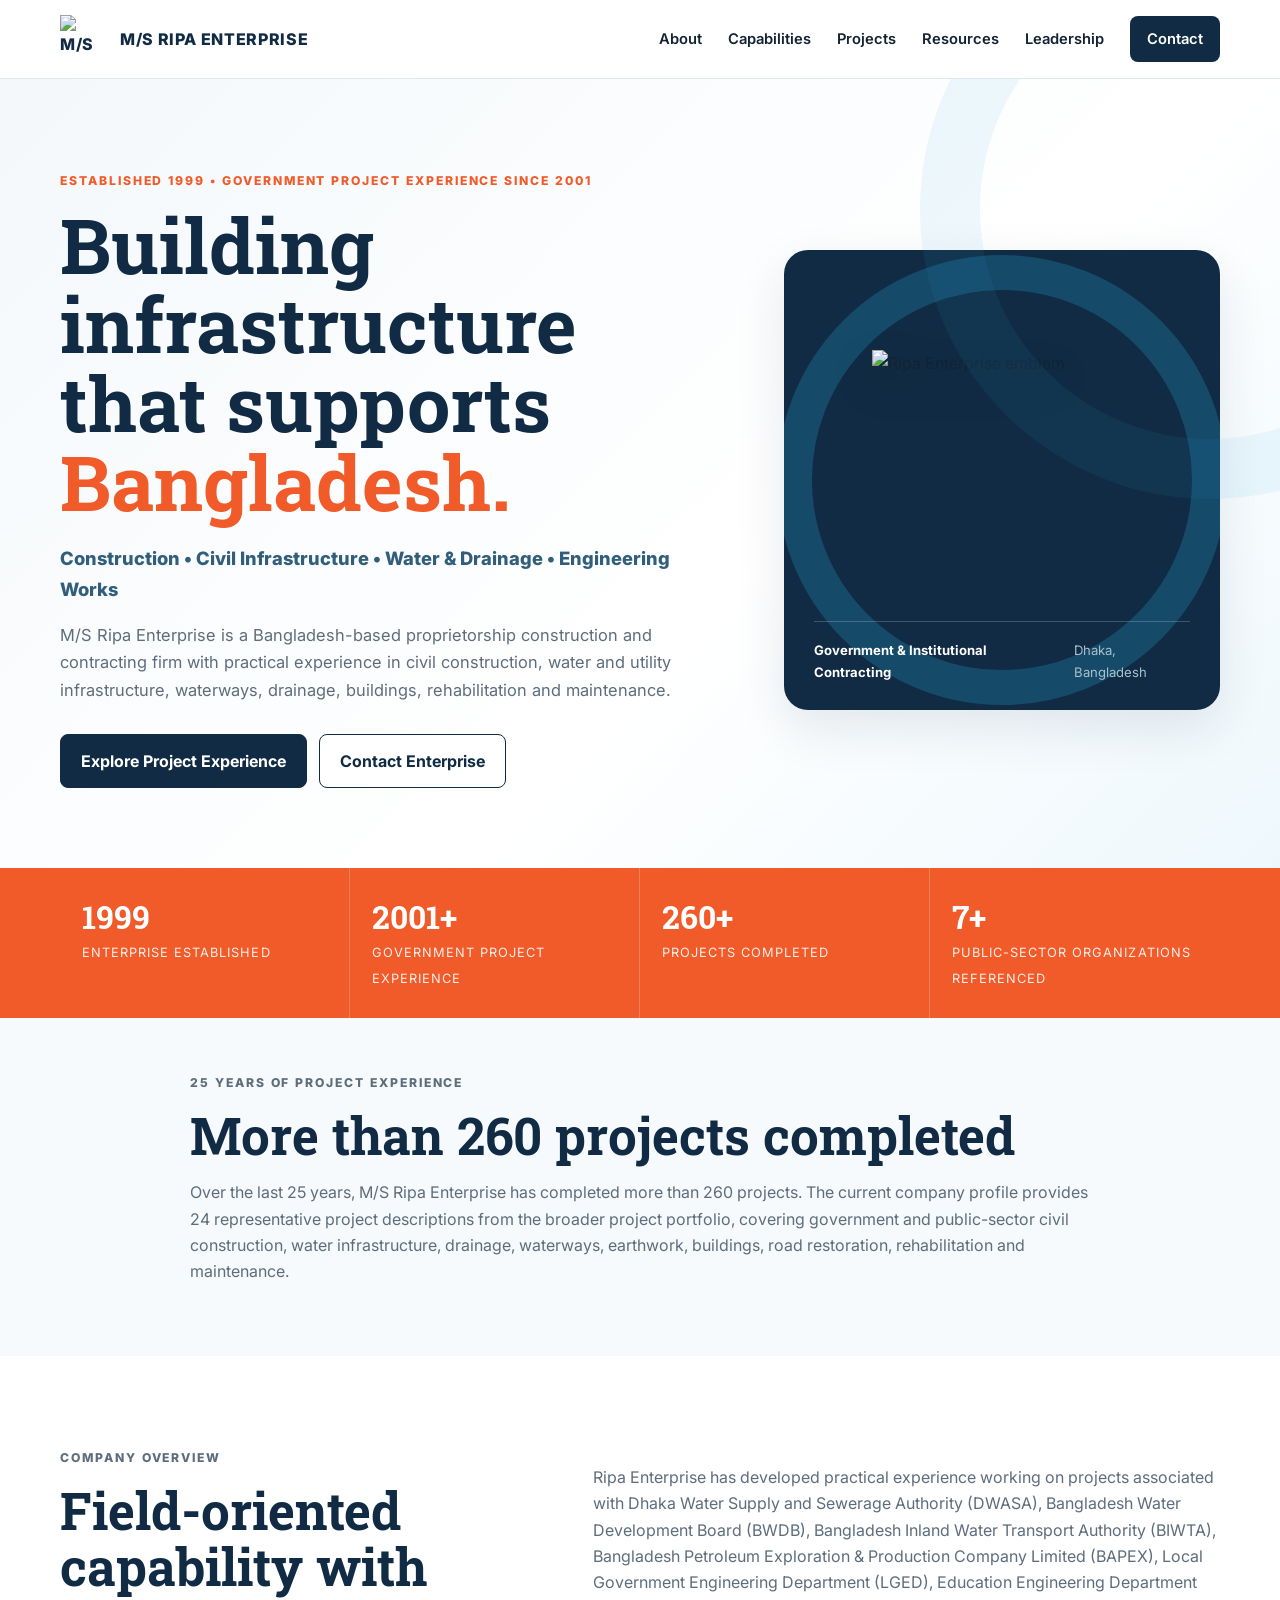
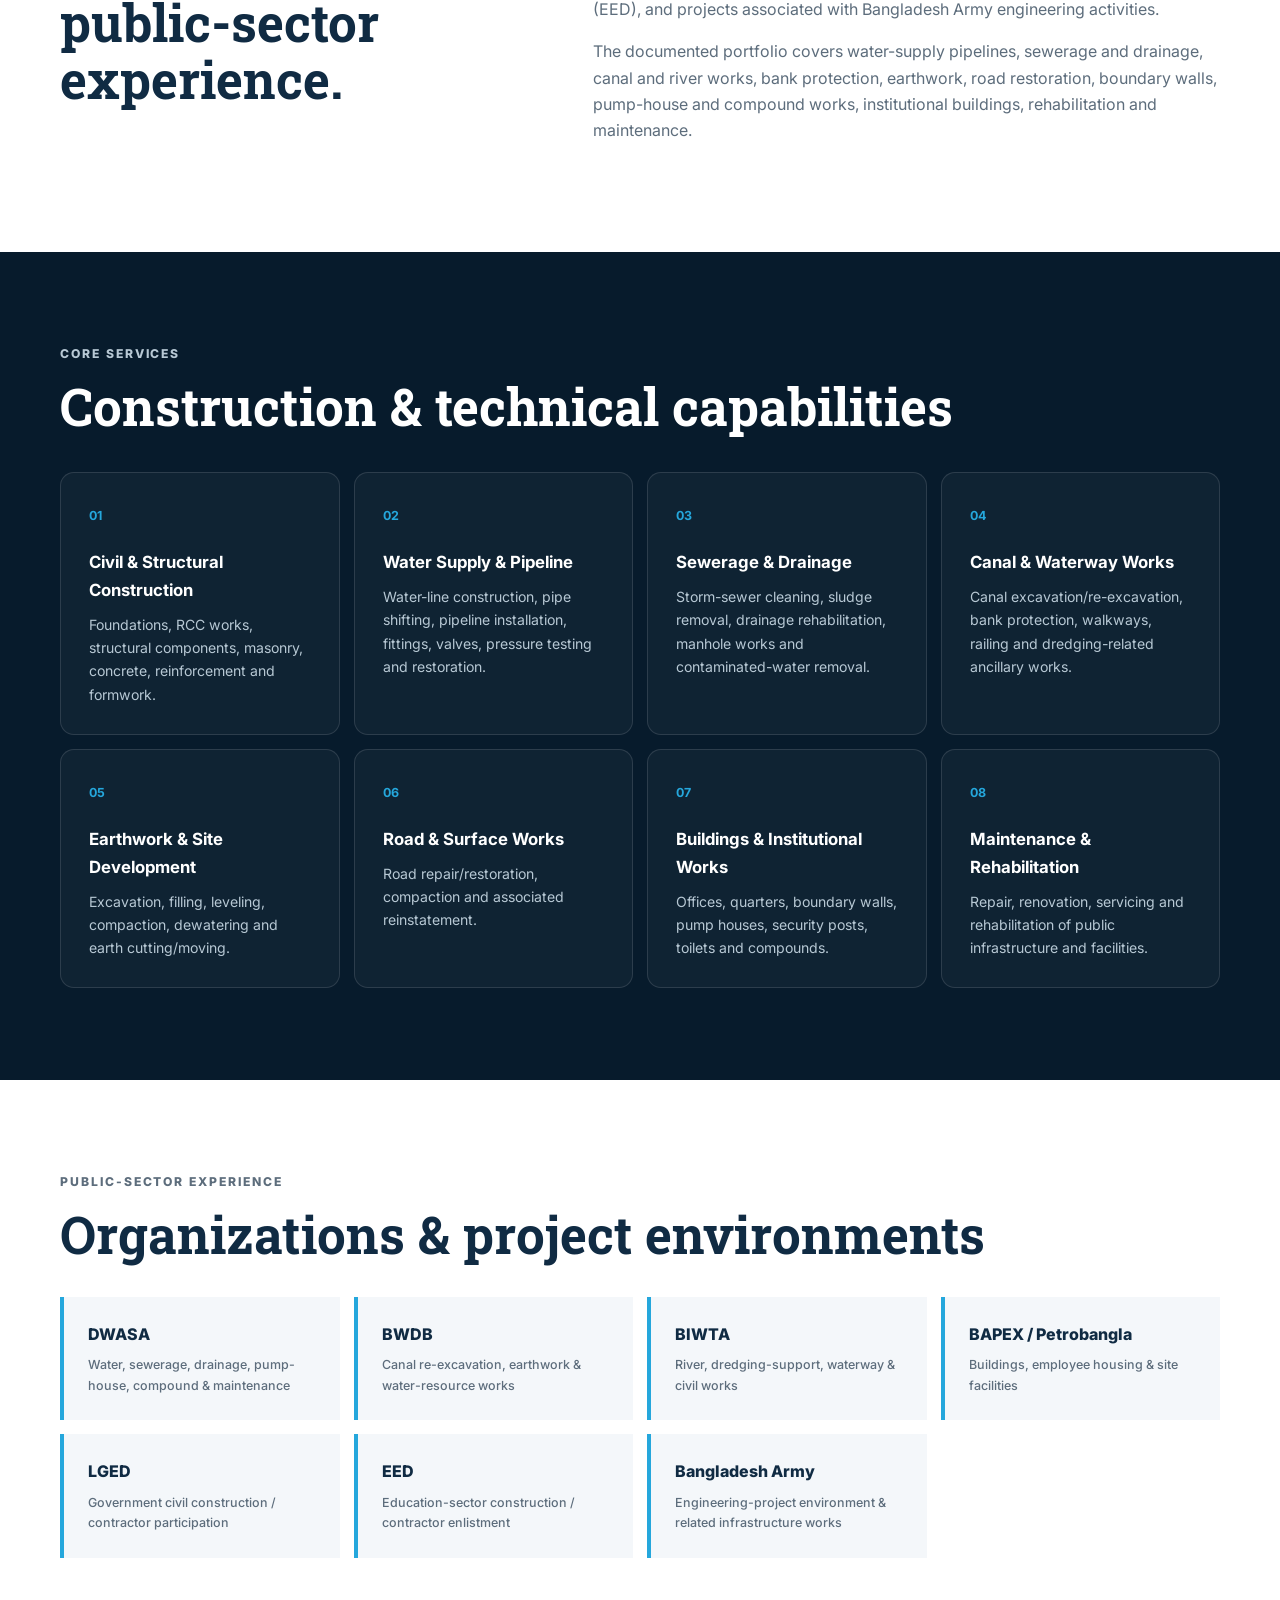
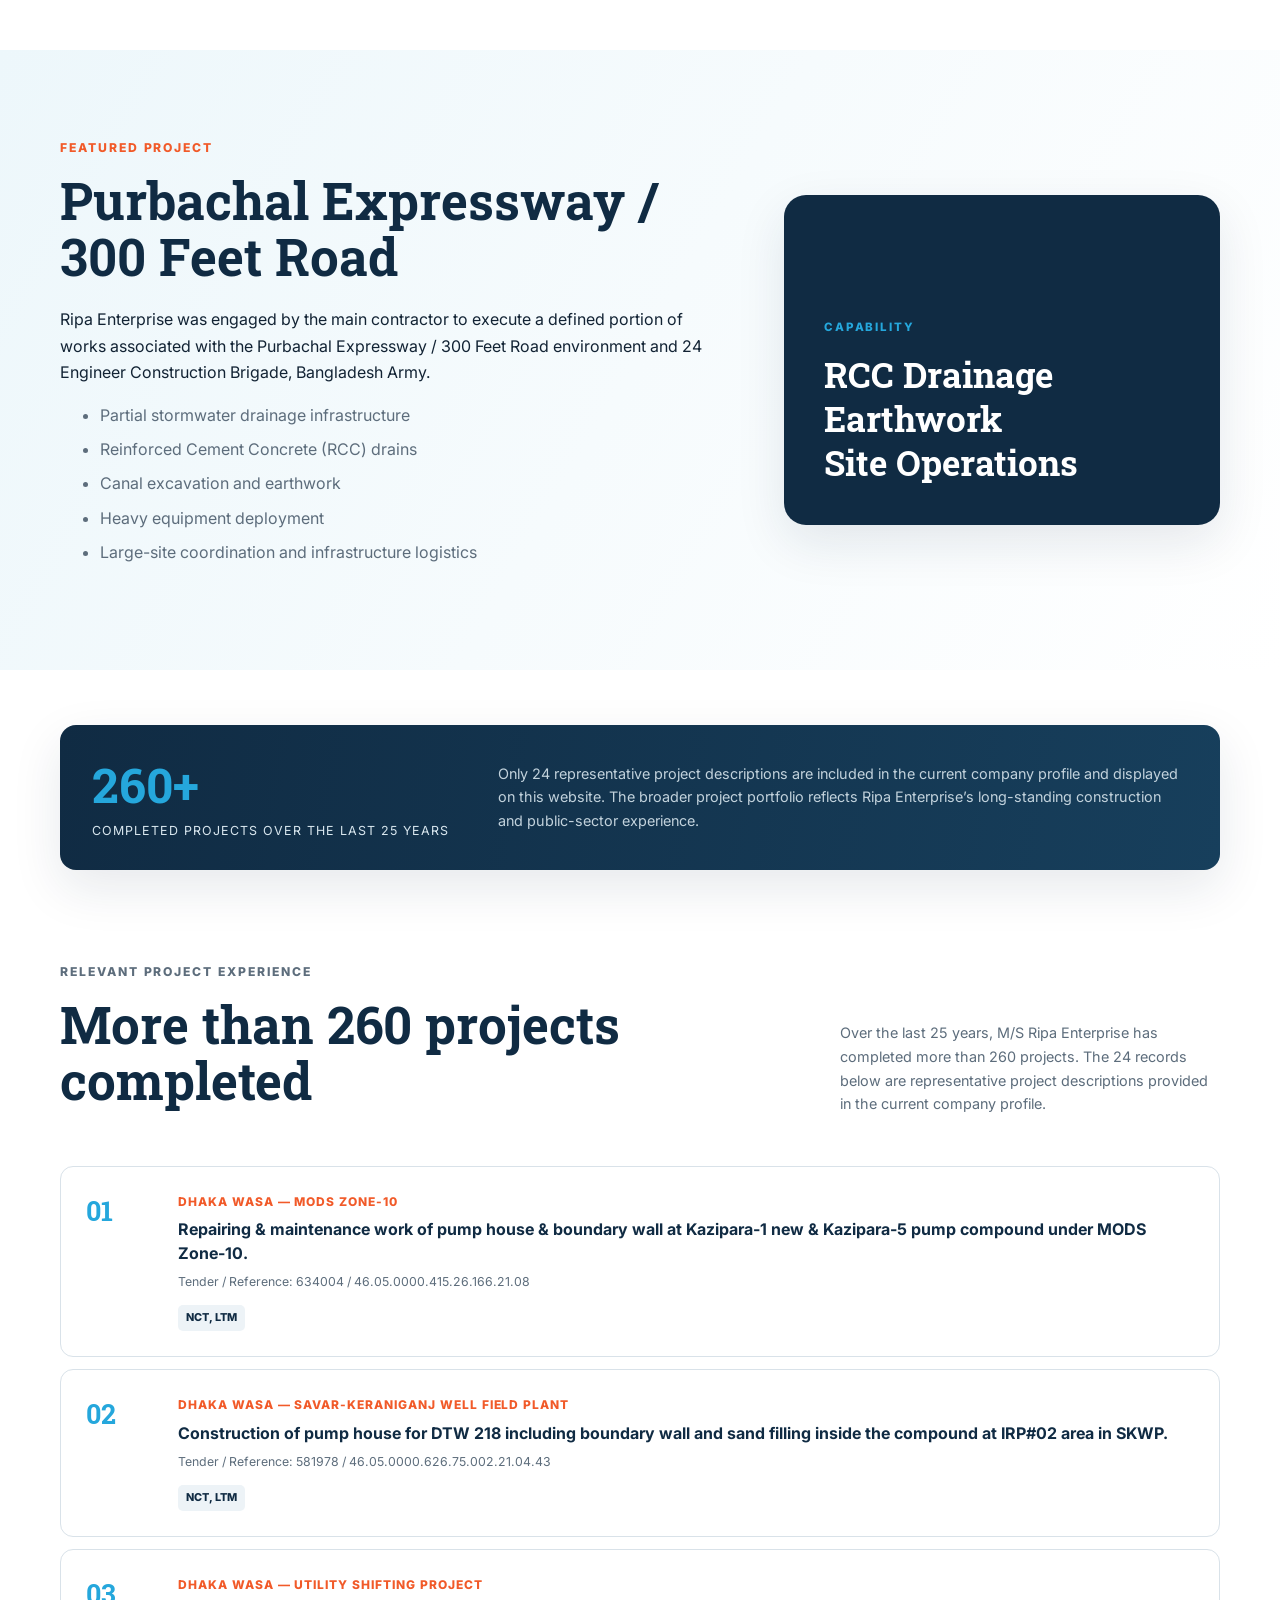
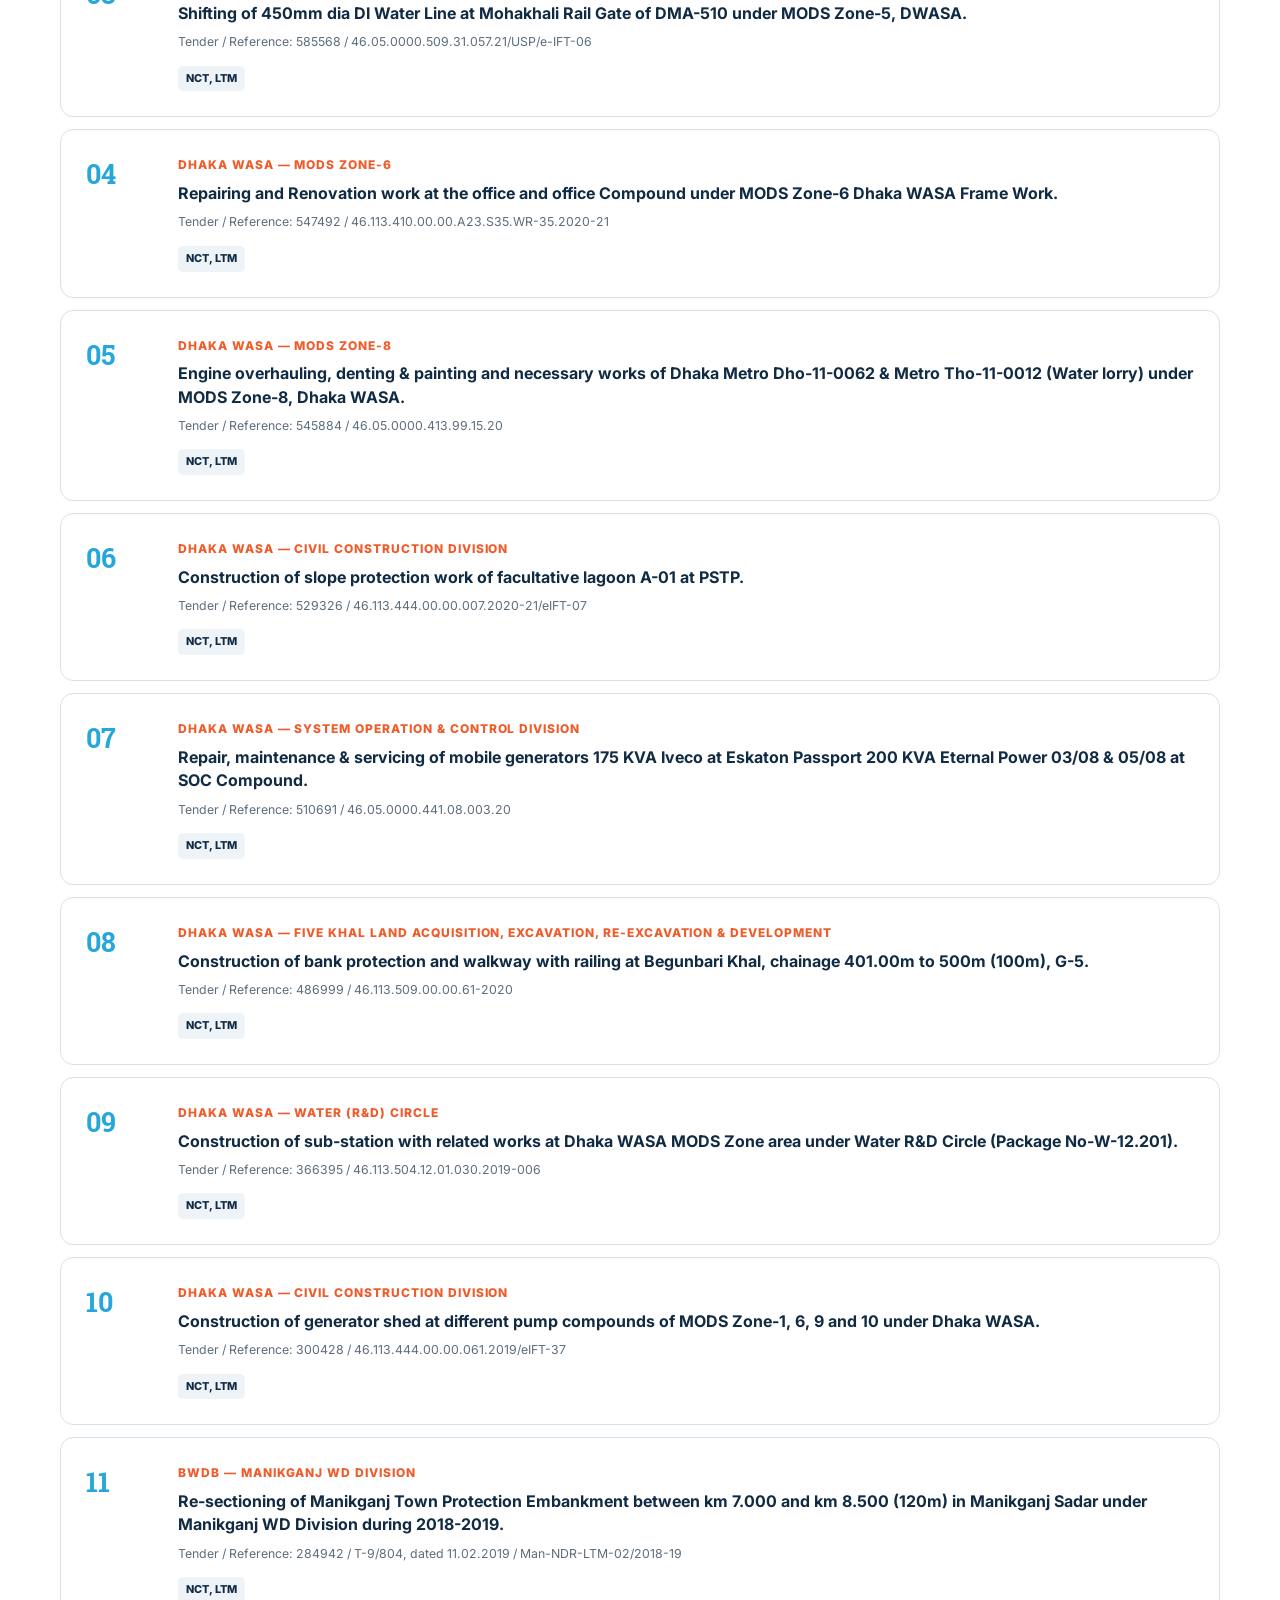
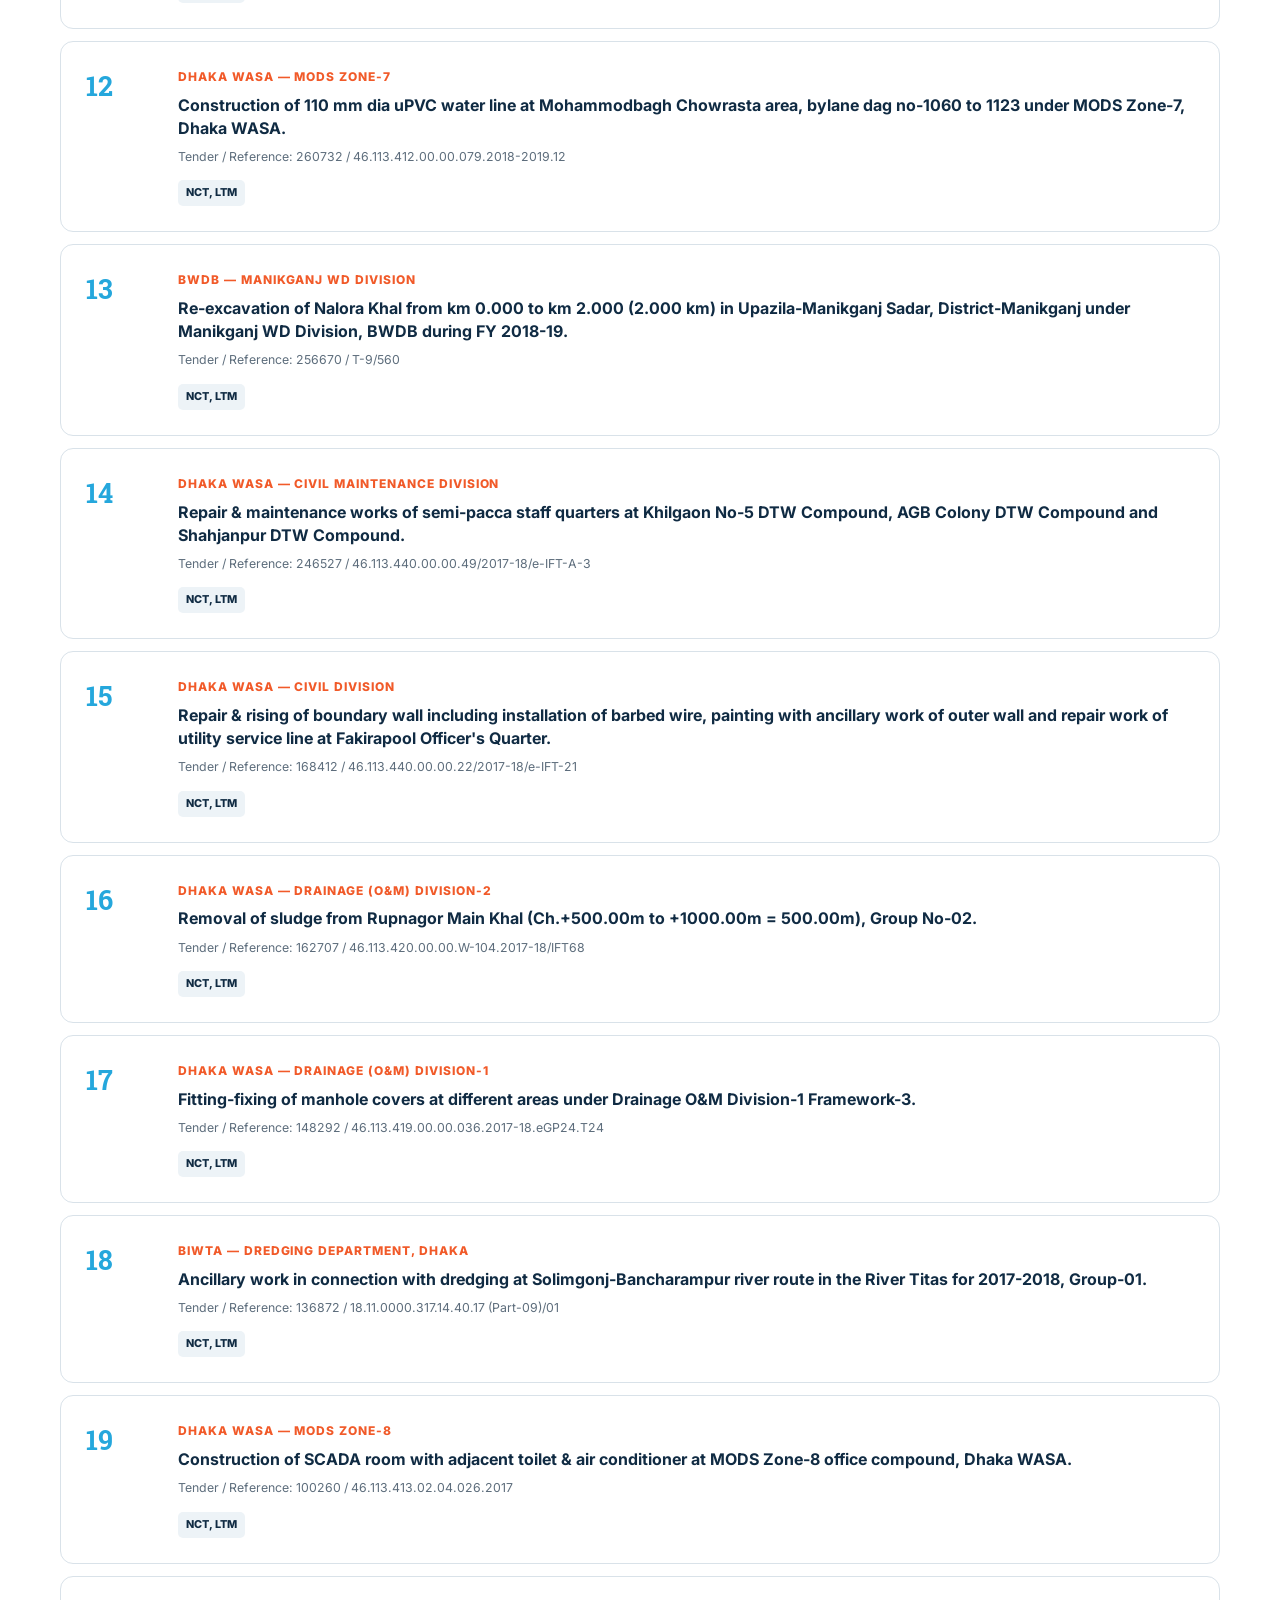
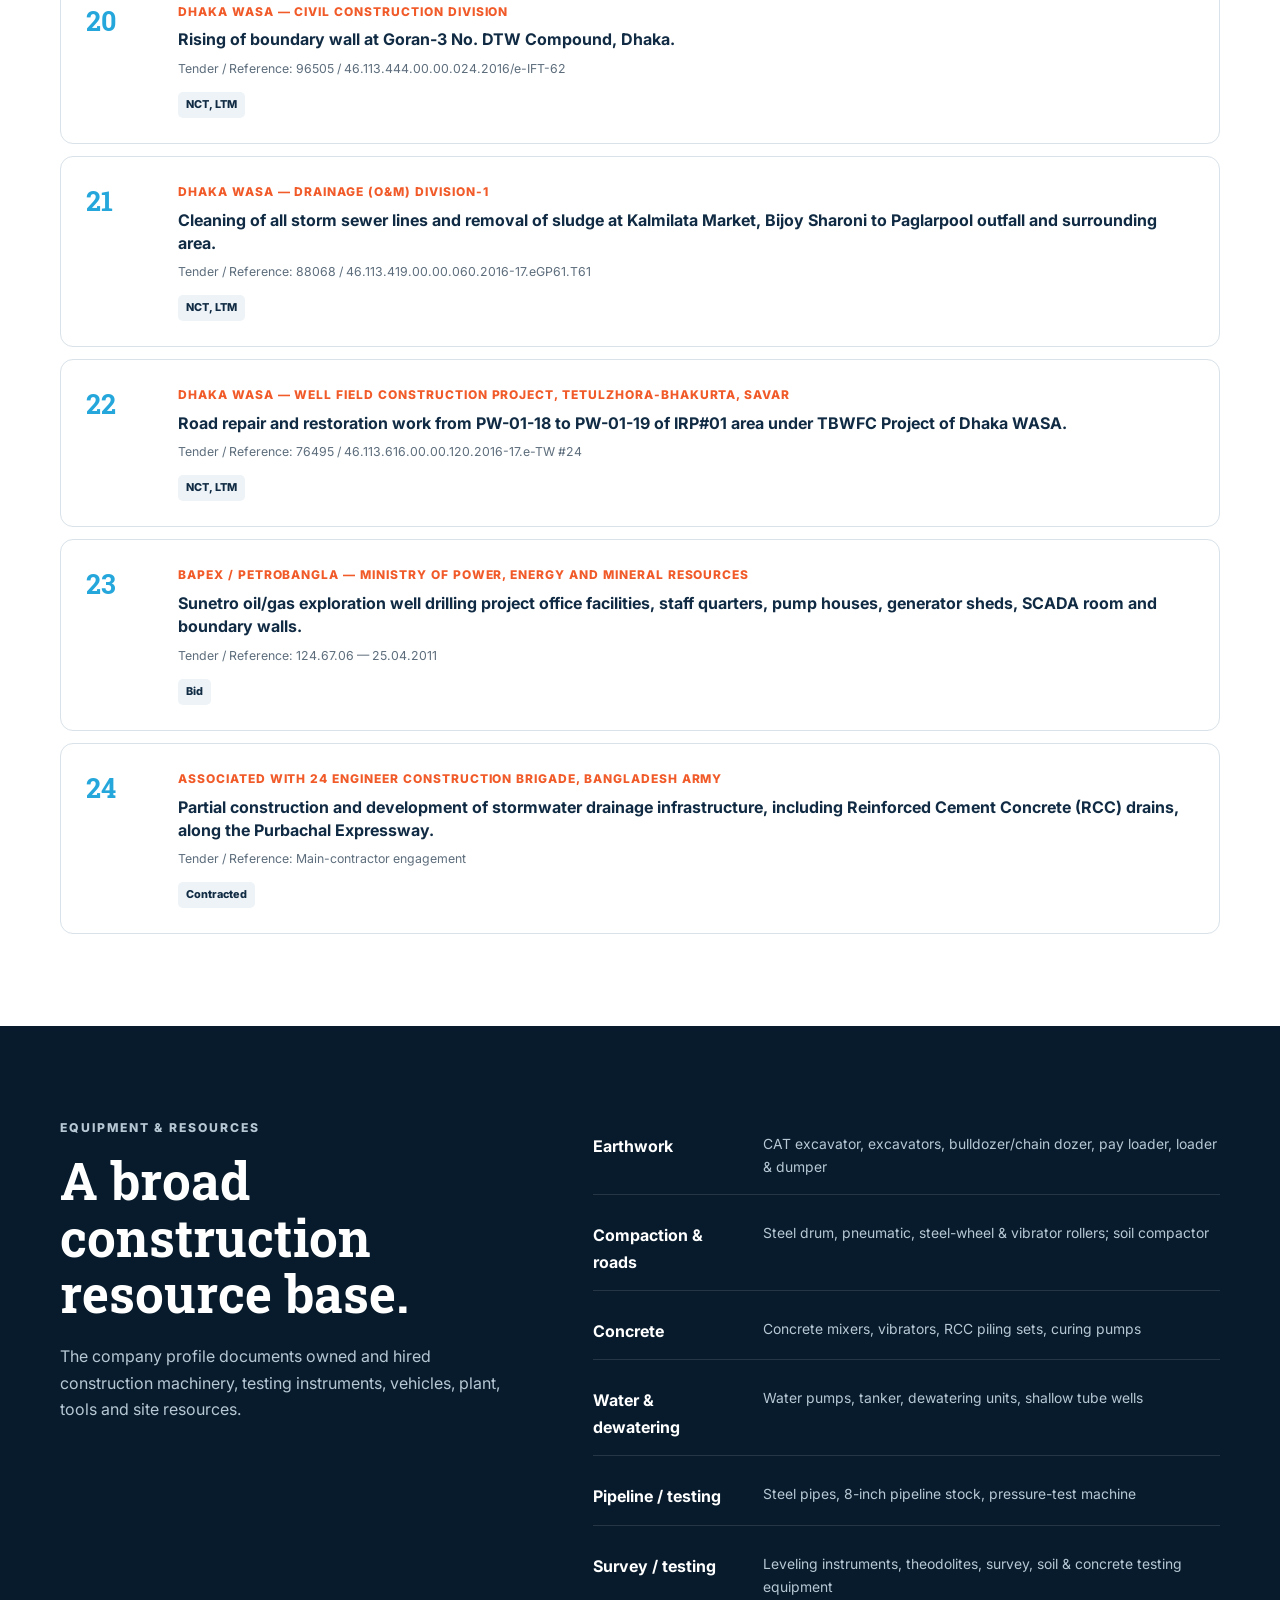
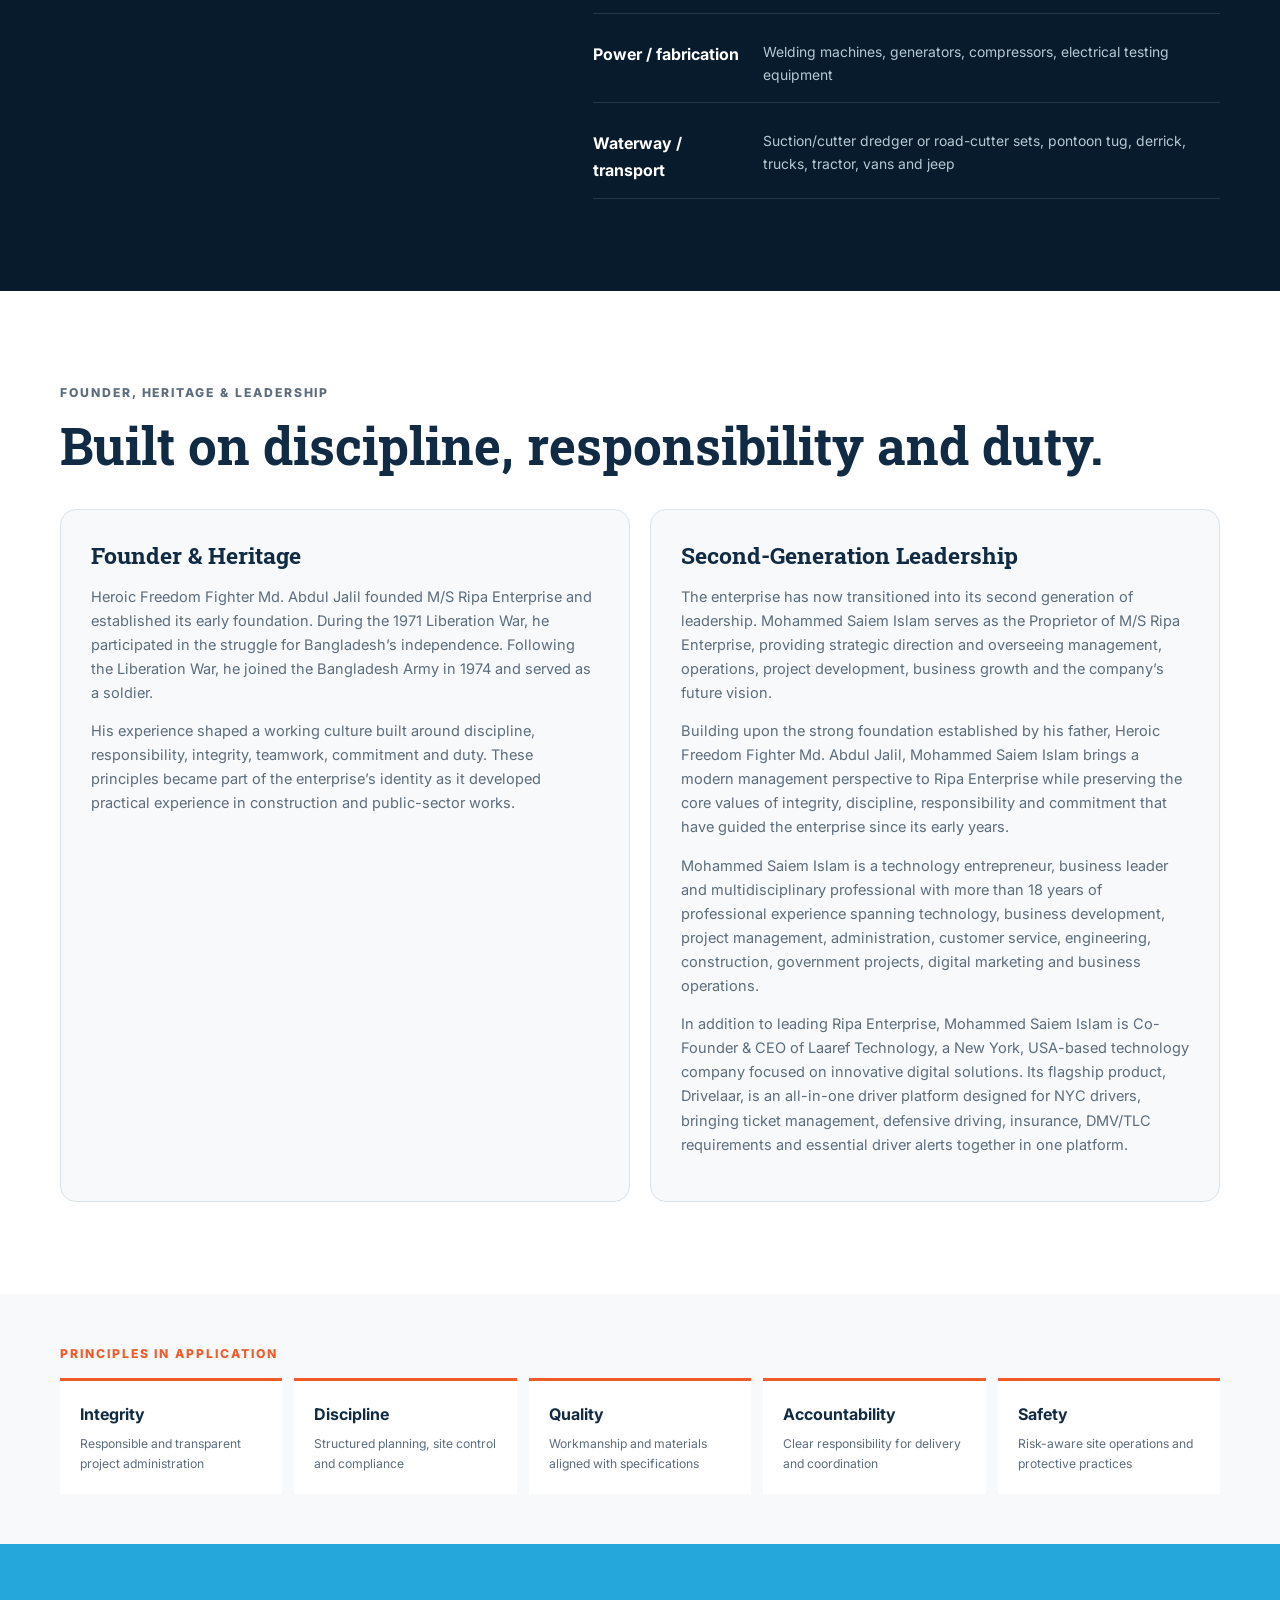
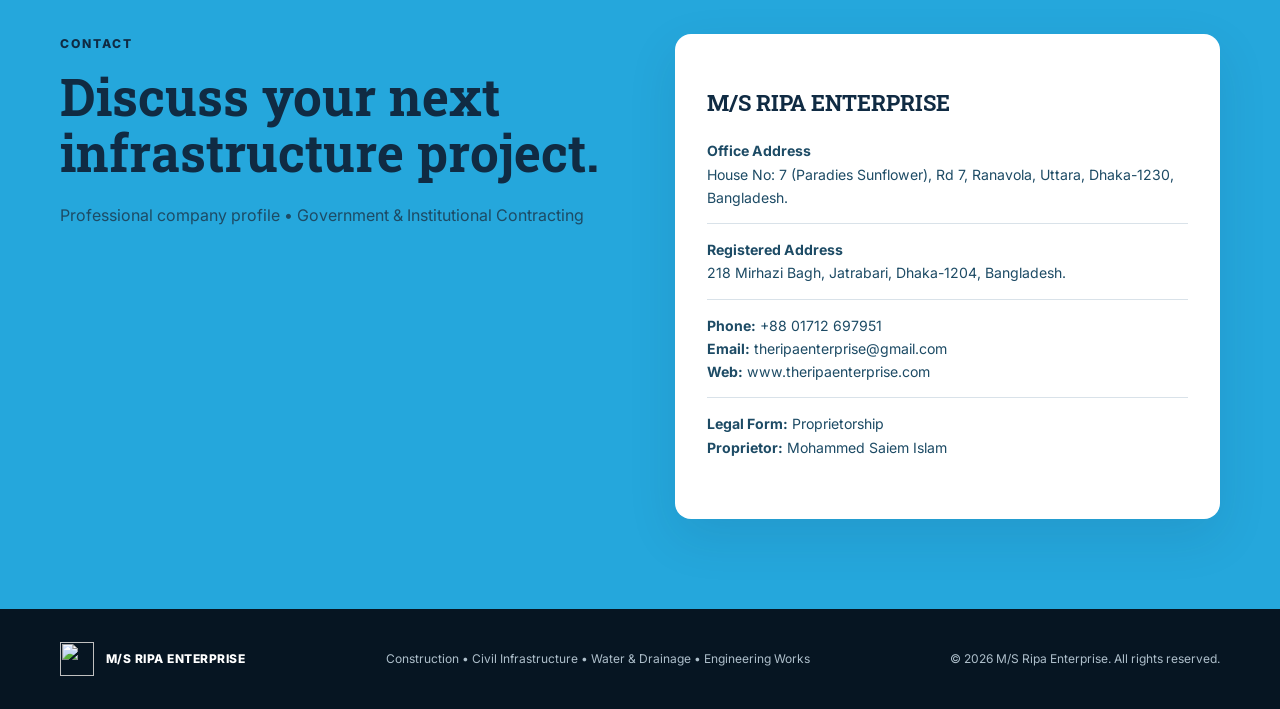
==== index.html @ 476b7e57 "Add files via upload" ====
<!doctype html>
<html lang="en">
<head>
<meta charset="utf-8">
<meta name="viewport" content="width=device-width, initial-scale=1">
<title>M/S Ripa Enterprise | Construction & Civil Infrastructure Contractor in Bangladesh</title>
<meta name="description" content="M/S Ripa Enterprise is a Bangladesh-based construction and contracting enterprise established in 1999, with government project experience since 2001 and 260+ completed projects across civil infrastructure, water, drainage, waterways, buildings and maintenance.">
<meta name="keywords" content="M/S Ripa Enterprise, Ripa Enterprise Bangladesh, construction contractor Bangladesh, civil construction Bangladesh, government contractor Dhaka, DWASA contractor, BWDB contractor, BIWTA contractor, water pipeline construction, sewerage drainage works, canal excavation, waterway works, RCC drainage, earthwork, road restoration, building construction">
<meta name="author" content="M/S Ripa Enterprise">
<meta name="robots" content="index, follow, max-image-preview:large, max-snippet:-1, max-video-preview:-1">
<link rel="canonical" href="https://www.theripaenterprise.com/">
<meta name="theme-color" content="#102b43">

<!-- Open Graph / social sharing -->
<meta property="og:type" content="website">
<meta property="og:title" content="M/S Ripa Enterprise | Construction & Civil Infrastructure">
<meta property="og:description" content="Government & institutional construction contractor in Bangladesh. Established 1999. Government project experience since 2001. 260+ projects completed.">
<meta property="og:url" content="https://www.theripaenterprise.com/">
<meta property="og:site_name" content="M/S Ripa Enterprise">
<meta property="og:image" content="https://www.theripaenterprise.com/assets/ripa-logo.png">
<meta property="og:image:alt" content="M/S Ripa Enterprise logo">

<!-- X/Twitter sharing -->
<meta name="twitter:card" content="summary_large_image">
<meta name="twitter:title" content="M/S Ripa Enterprise | Construction & Civil Infrastructure">
<meta name="twitter:description" content="Bangladesh-based construction and contracting enterprise with government project experience since 2001 and 260+ completed projects.">
<meta name="twitter:image" content="https://www.theripaenterprise.com/assets/ripa-logo.png">

<link rel="icon" type="image/png" href="assets/ripa-logo.png">
<link rel="stylesheet" href="styles.css">

<!-- Schema.org structured data -->
<script type="application/ld+json">
{
  "@context": "https://schema.org",
  "@graph": [
    {
      "@type": "Organization",
      "@id": "https://www.theripaenterprise.com/#organization",
      "name": "M/S Ripa Enterprise",
      "url": "https://www.theripaenterprise.com/",
      "logo": {
        "@type": "ImageObject",
        "url": "https://www.theripaenterprise.com/assets/ripa-logo.png"
      },
      "description": "Bangladesh-based proprietorship construction and contracting enterprise established in 1999, with government project experience since 2001.",
      "foundingDate": "1999",
      "telephone": "+88 01712 697951",
      "email": "theripaenterprise@gmail.com",
      "address": {
        "@type": "PostalAddress",
        "streetAddress": "House No: 7 (Paradies Sunflower), Rd 7, Ranavola, Uttara",
        "addressLocality": "Dhaka",
        "postalCode": "1230",
        "addressCountry": "BD"
      },
      "founder": {
        "@type": "Person",
        "name": "Md. Abdul Jalil"
      },
      "employee": {
        "@type": "Person",
        "name": "Mohammed Saiem Islam",
        "jobTitle": "Proprietor"
      },
      "areaServed": {
        "@type": "Country",
        "name": "Bangladesh"
      },
      "knowsAbout": [
        "Civil construction",
        "Water infrastructure",
        "Water supply pipelines",
        "Sewerage and drainage",
        "Canal and waterway works",
        "Earthwork and site development",
        "Road and surface works",
        "Buildings and institutional works",
        "Maintenance and rehabilitation"
      ]
    },
    {
      "@type": "WebSite",
      "@id": "https://www.theripaenterprise.com/#website",
      "url": "https://www.theripaenterprise.com/",
      "name": "M/S Ripa Enterprise",
      "publisher": {
        "@id": "https://www.theripaenterprise.com/#organization"
      },
      "inLanguage": "en-BD"
    },
    {
      "@type": "WebPage",
      "@id": "https://www.theripaenterprise.com/#webpage",
      "url": "https://www.theripaenterprise.com/",
      "name": "M/S Ripa Enterprise | Construction & Civil Infrastructure Contractor in Bangladesh",
      "isPartOf": {
        "@id": "https://www.theripaenterprise.com/#website"
      },
      "about": {
        "@id": "https://www.theripaenterprise.com/#organization"
      },
      "description": "Company portfolio and project experience for M/S Ripa Enterprise.",
      "inLanguage": "en-BD"
    },
    {
      "@type": "BreadcrumbList",
      "@id": "https://www.theripaenterprise.com/#breadcrumb",
      "itemListElement": [
        {
          "@type": "ListItem",
          "position": 1,
          "name": "Home",
          "item": "https://www.theripaenterprise.com/"
        }
      ]
    },
    {
      "@type": "ItemList",
      "name": "M/S Ripa Enterprise Core Services",
      "itemListElement": [
        {"@type":"ListItem","position":1,"name":"Civil & Structural Construction"},
        {"@type":"ListItem","position":2,"name":"Water Supply & Pipeline"},
        {"@type":"ListItem","position":3,"name":"Sewerage & Drainage"},
        {"@type":"ListItem","position":4,"name":"Canal & Waterway Works"},
        {"@type":"ListItem","position":5,"name":"Earthwork & Site Development"},
        {"@type":"ListItem","position":6,"name":"Road & Surface Works"},
        {"@type":"ListItem","position":7,"name":"Buildings & Institutional Works"},
        {"@type":"ListItem","position":8,"name":"Maintenance & Rehabilitation"}
      ]
    }
  ]
}
</script>

<body>
<header class="site-header">
  <div class="container nav-wrap">
    <a class="brand" href="#home"><img src="assets/ripa-logo.png" alt="M/S Ripa Enterprise logo"><span>M/S RIPA ENTERPRISE</span></a>
    <button class="menu-btn" aria-label="Open menu" aria-expanded="false">☰</button>
    <nav class="nav" id="nav">
      <a href="#about">About</a><a href="#capabilities">Capabilities</a><a href="#projects">Projects</a>
      <a href="#resources">Resources</a><a href="#leadership">Leadership</a><a href="#contact" class="nav-cta">Contact</a>
    </nav>
  </div>
</header>

<main id="home">
<section class="hero">
  <div class="container hero-grid">
    <div class="hero-copy">
      <p class="eyebrow">ESTABLISHED 1999 • GOVERNMENT PROJECT EXPERIENCE SINCE 2001</p>
      <h1>Building infrastructure that supports <span>Bangladesh.</span></h1>
      <p class="lead">Construction • Civil Infrastructure • Water & Drainage • Engineering Works</p>
      <p class="hero-text">M/S Ripa Enterprise is a Bangladesh-based proprietorship construction and contracting firm with practical experience in civil construction, water and utility infrastructure, waterways, drainage, buildings, rehabilitation and maintenance.</p>
      <div class="hero-actions"><a class="btn primary" href="#projects">Explore Project Experience</a><a class="btn secondary" href="#contact">Contact Enterprise</a></div>
    </div>
    <div class="hero-card">
      <img src="assets/ripa-logo.png" alt="Ripa Enterprise emblem">
      <div class="hero-card-bottom"><strong>Government & Institutional Contracting</strong><span>Dhaka, Bangladesh</span></div>
    </div>
  </div>
</section>

<section class="stats">
  <div class="container stats-grid">
    <div><strong>1999</strong><span>Enterprise established</span></div>
    <div><strong>2001+</strong><span>Government project experience</span></div>
    <div><strong>260+</strong><span>Projects completed</span></div>
    <div><strong>7+</strong><span>Public-sector organizations referenced</span></div>
  </div>
</section>

<section id="portfolio-fact" class="section portfolio-fact">
 <div class="container">
  <p class="eyebrow">25 YEARS OF PROJECT EXPERIENCE</p>
  <h2>More than 260 projects completed</h2>
  <p>Over the last 25 years, M/S Ripa Enterprise has completed more than 260 projects. The current company profile provides 24 representative project descriptions from the broader project portfolio, covering government and public-sector civil construction, water infrastructure, drainage, waterways, earthwork, buildings, road restoration, rehabilitation and maintenance.</p>
 </div>
</section>

<section id="about" class="section">
 <div class="container two-col">
  <div><p class="eyebrow">COMPANY OVERVIEW</p><h2>Field-oriented capability with public-sector experience.</h2></div>
  <div><p>Ripa Enterprise has developed practical experience working on projects associated with Dhaka Water Supply and Sewerage Authority (DWASA), Bangladesh Water Development Board (BWDB), Bangladesh Inland Water Transport Authority (BIWTA), Bangladesh Petroleum Exploration & Production Company Limited (BAPEX), Local Government Engineering Department (LGED), Education Engineering Department (EED), and projects associated with Bangladesh Army engineering activities.</p>
  <p>The documented portfolio covers water-supply pipelines, sewerage and drainage, canal and river works, bank protection, earthwork, road restoration, boundary walls, pump-house and compound works, institutional buildings, rehabilitation and maintenance.</p></div>
 </div>
</section>

<section id="capabilities" class="section dark">
 <div class="container">
  <p class="eyebrow">CORE SERVICES</p><h2>Construction & technical capabilities</h2>
  <div class="cap-grid">
   <div class="cap"><b>01</b><h3>Civil & Structural Construction</h3><p>Foundations, RCC works, structural components, masonry, concrete, reinforcement and formwork.</p></div>
   <div class="cap"><b>02</b><h3>Water Supply & Pipeline</h3><p>Water-line construction, pipe shifting, pipeline installation, fittings, valves, pressure testing and restoration.</p></div>
   <div class="cap"><b>03</b><h3>Sewerage & Drainage</h3><p>Storm-sewer cleaning, sludge removal, drainage rehabilitation, manhole works and contaminated-water removal.</p></div>
   <div class="cap"><b>04</b><h3>Canal & Waterway Works</h3><p>Canal excavation/re-excavation, bank protection, walkways, railing and dredging-related ancillary works.</p></div>
   <div class="cap"><b>05</b><h3>Earthwork & Site Development</h3><p>Excavation, filling, leveling, compaction, dewatering and earth cutting/moving.</p></div>
   <div class="cap"><b>06</b><h3>Road & Surface Works</h3><p>Road repair/restoration, compaction and associated reinstatement.</p></div>
   <div class="cap"><b>07</b><h3>Buildings & Institutional Works</h3><p>Offices, quarters, boundary walls, pump houses, security posts, toilets and compounds.</p></div>
   <div class="cap"><b>08</b><h3>Maintenance & Rehabilitation</h3><p>Repair, renovation, servicing and rehabilitation of public infrastructure and facilities.</p></div>
  </div>
 </div>
</section>

<section class="section">
 <div class="container">
  <p class="eyebrow">PUBLIC-SECTOR EXPERIENCE</p><h2>Organizations & project environments</h2>
  <div class="org-grid">
   <div>DWASA<small>Water, sewerage, drainage, pump-house, compound & maintenance</small></div>
   <div>BWDB<small>Canal re-excavation, earthwork & water-resource works</small></div>
   <div>BIWTA<small>River, dredging-support, waterway & civil works</small></div>
   <div>BAPEX / Petrobangla<small>Buildings, employee housing & site facilities</small></div>
   <div>LGED<small>Government civil construction / contractor participation</small></div>
   <div>EED<small>Education-sector construction / contractor enlistment</small></div>
   <div>Bangladesh Army<small>Engineering-project environment & related infrastructure works</small></div>
  </div>
 </div>
</section>

<section class="feature">
 <div class="container feature-grid">
  <div><p class="eyebrow">FEATURED PROJECT</p><h2>Purbachal Expressway / 300 Feet Road</h2>
   <p>Ripa Enterprise was engaged by the main contractor to execute a defined portion of works associated with the Purbachal Expressway / 300 Feet Road environment and 24 Engineer Construction Brigade, Bangladesh Army.</p>
   <ul><li>Partial stormwater drainage infrastructure</li><li>Reinforced Cement Concrete (RCC) drains</li><li>Canal excavation and earthwork</li><li>Heavy equipment deployment</li><li>Large-site coordination and infrastructure logistics</li></ul>
  </div>
  <div class="feature-panel"><span>CAPABILITY</span><strong>RCC Drainage<br>Earthwork<br>Site Operations</strong></div>
 </div>
</section>

<div class="portfolio-highlight"><div><strong>260+</strong><span>Completed projects over the last 25 years</span></div><p>Only 24 representative project descriptions are included in the current company profile and displayed on this website. The broader project portfolio reflects Ripa Enterprise’s long-standing construction and public-sector experience.</p></div><section id="projects" class="section projects-section">
 <div class="container">
  <div class="section-head"><div><p class="eyebrow">RELEVANT PROJECT EXPERIENCE</p><h2>More than 260 projects completed</h2></div><p>Over the last 25 years, M/S Ripa Enterprise has completed more than 260 projects. The 24 records below are representative project descriptions provided in the current company profile.</p></div>
  <div class="projects-list"><article class="project-card">
      <div class="project-no">01</div>
      <div>
        <div class="project-client">Dhaka WASA — MODS Zone-10</div>
        <h3>Repairing &amp; maintenance work of pump house &amp; boundary wall at Kazipara-1 new &amp; Kazipara-5 pump compound under MODS Zone-10.</h3>
        <p class="project-ref">Tender / Reference: 634004 / 46.05.0000.415.26.166.21.08</p>
        <span class="tag">NCT, LTM</span>
      </div>
    </article>
<article class="project-card">
      <div class="project-no">02</div>
      <div>
        <div class="project-client">Dhaka WASA — Savar-Keraniganj Well Field Plant</div>
        <h3>Construction of pump house for DTW 218 including boundary wall and sand filling inside the compound at IRP#02 area in SKWP.</h3>
        <p class="project-ref">Tender / Reference: 581978 / 46.05.0000.626.75.002.21.04.43</p>
        <span class="tag">NCT, LTM</span>
      </div>
    </article>
<article class="project-card">
      <div class="project-no">03</div>
      <div>
        <div class="project-client">Dhaka WASA — Utility Shifting Project</div>
        <h3>Shifting of 450mm dia DI Water Line at Mohakhali Rail Gate of DMA-510 under MODS Zone-5, DWASA.</h3>
        <p class="project-ref">Tender / Reference: 585568 / 46.05.0000.509.31.057.21/USP/e-IFT-06</p>
        <span class="tag">NCT, LTM</span>
      </div>
    </article>
<article class="project-card">
      <div class="project-no">04</div>
      <div>
        <div class="project-client">Dhaka WASA — MODS Zone-6</div>
        <h3>Repairing and Renovation work at the office and office Compound under MODS Zone-6 Dhaka WASA Frame Work.</h3>
        <p class="project-ref">Tender / Reference: 547492 / 46.113.410.00.00.A23.S35.WR-35.2020-21</p>
        <span class="tag">NCT, LTM</span>
      </div>
    </article>
<article class="project-card">
      <div class="project-no">05</div>
      <div>
        <div class="project-client">Dhaka WASA — MODS Zone-8</div>
        <h3>Engine overhauling, denting &amp; painting and necessary works of Dhaka Metro Dho-11-0062 &amp; Metro Tho-11-0012 (Water lorry) under MODS Zone-8, Dhaka WASA.</h3>
        <p class="project-ref">Tender / Reference: 545884 / 46.05.0000.413.99.15.20</p>
        <span class="tag">NCT, LTM</span>
      </div>
    </article>
<article class="project-card">
      <div class="project-no">06</div>
      <div>
        <div class="project-client">Dhaka WASA — Civil Construction Division</div>
        <h3>Construction of slope protection work of facultative lagoon A-01 at PSTP.</h3>
        <p class="project-ref">Tender / Reference: 529326 / 46.113.444.00.00.007.2020-21/eIFT-07</p>
        <span class="tag">NCT, LTM</span>
      </div>
    </article>
<article class="project-card">
      <div class="project-no">07</div>
      <div>
        <div class="project-client">Dhaka WASA — System Operation &amp; Control Division</div>
        <h3>Repair, maintenance &amp; servicing of mobile generators 175 KVA Iveco at Eskaton Passport 200 KVA Eternal Power 03/08 &amp; 05/08 at SOC Compound.</h3>
        <p class="project-ref">Tender / Reference: 510691 / 46.05.0000.441.08.003.20</p>
        <span class="tag">NCT, LTM</span>
      </div>
    </article>
<article class="project-card">
      <div class="project-no">08</div>
      <div>
        <div class="project-client">Dhaka WASA — Five Khal Land Acquisition, Excavation, Re-excavation &amp; Development</div>
        <h3>Construction of bank protection and walkway with railing at Begunbari Khal, chainage 401.00m to 500m (100m), G-5.</h3>
        <p class="project-ref">Tender / Reference: 486999 / 46.113.509.00.00.61-2020</p>
        <span class="tag">NCT, LTM</span>
      </div>
    </article>
<article class="project-card">
      <div class="project-no">09</div>
      <div>
        <div class="project-client">Dhaka WASA — Water (R&amp;D) Circle</div>
        <h3>Construction of sub-station with related works at Dhaka WASA MODS Zone area under Water R&amp;D Circle (Package No-W-12.201).</h3>
        <p class="project-ref">Tender / Reference: 366395 / 46.113.504.12.01.030.2019-006</p>
        <span class="tag">NCT, LTM</span>
      </div>
    </article>
<article class="project-card">
      <div class="project-no">10</div>
      <div>
        <div class="project-client">Dhaka WASA — Civil Construction Division</div>
        <h3>Construction of generator shed at different pump compounds of MODS Zone-1, 6, 9 and 10 under Dhaka WASA.</h3>
        <p class="project-ref">Tender / Reference: 300428 / 46.113.444.00.00.061.2019/eIFT-37</p>
        <span class="tag">NCT, LTM</span>
      </div>
    </article>
<article class="project-card">
      <div class="project-no">11</div>
      <div>
        <div class="project-client">BWDB — Manikganj WD Division</div>
        <h3>Re-sectioning of Manikganj Town Protection Embankment between km 7.000 and km 8.500 (120m) in Manikganj Sadar under Manikganj WD Division during 2018-2019.</h3>
        <p class="project-ref">Tender / Reference: 284942 / T-9/804, dated 11.02.2019 / Man-NDR-LTM-02/2018-19</p>
        <span class="tag">NCT, LTM</span>
      </div>
    </article>
<article class="project-card">
      <div class="project-no">12</div>
      <div>
        <div class="project-client">Dhaka WASA — MODS Zone-7</div>
        <h3>Construction of 110 mm dia uPVC water line at Mohammodbagh Chowrasta area, bylane dag no-1060 to 1123 under MODS Zone-7, Dhaka WASA.</h3>
        <p class="project-ref">Tender / Reference: 260732 / 46.113.412.00.00.079.2018-2019.12</p>
        <span class="tag">NCT, LTM</span>
      </div>
    </article>
<article class="project-card">
      <div class="project-no">13</div>
      <div>
        <div class="project-client">BWDB — Manikganj WD Division</div>
        <h3>Re-excavation of Nalora Khal from km 0.000 to km 2.000 (2.000 km) in Upazila-Manikganj Sadar, District-Manikganj under Manikganj WD Division, BWDB during FY 2018-19.</h3>
        <p class="project-ref">Tender / Reference: 256670 / T-9/560</p>
        <span class="tag">NCT, LTM</span>
      </div>
    </article>
<article class="project-card">
      <div class="project-no">14</div>
      <div>
        <div class="project-client">Dhaka WASA — Civil Maintenance Division</div>
        <h3>Repair &amp; maintenance works of semi-pacca staff quarters at Khilgaon No-5 DTW Compound, AGB Colony DTW Compound and Shahjanpur DTW Compound.</h3>
        <p class="project-ref">Tender / Reference: 246527 / 46.113.440.00.00.49/2017-18/e-IFT-A-3</p>
        <span class="tag">NCT, LTM</span>
      </div>
    </article>
<article class="project-card">
      <div class="project-no">15</div>
      <div>
        <div class="project-client">Dhaka WASA — Civil Division</div>
        <h3>Repair &amp; rising of boundary wall including installation of barbed wire, painting with ancillary work of outer wall and repair work of utility service line at Fakirapool Officer&#x27;s Quarter.</h3>
        <p class="project-ref">Tender / Reference: 168412 / 46.113.440.00.00.22/2017-18/e-IFT-21</p>
        <span class="tag">NCT, LTM</span>
      </div>
    </article>
<article class="project-card">
      <div class="project-no">16</div>
      <div>
        <div class="project-client">Dhaka WASA — Drainage (O&amp;M) Division-2</div>
        <h3>Removal of sludge from Rupnagor Main Khal (Ch.+500.00m to +1000.00m = 500.00m), Group No-02.</h3>
        <p class="project-ref">Tender / Reference: 162707 / 46.113.420.00.00.W-104.2017-18/IFT68</p>
        <span class="tag">NCT, LTM</span>
      </div>
    </article>
<article class="project-card">
      <div class="project-no">17</div>
      <div>
        <div class="project-client">Dhaka WASA — Drainage (O&amp;M) Division-1</div>
        <h3>Fitting-fixing of manhole covers at different areas under Drainage O&amp;M Division-1 Framework-3.</h3>
        <p class="project-ref">Tender / Reference: 148292 / 46.113.419.00.00.036.2017-18.eGP24.T24</p>
        <span class="tag">NCT, LTM</span>
      </div>
    </article>
<article class="project-card">
      <div class="project-no">18</div>
      <div>
        <div class="project-client">BIWTA — Dredging Department, Dhaka</div>
        <h3>Ancillary work in connection with dredging at Solimgonj-Bancharampur river route in the River Titas for 2017-2018, Group-01.</h3>
        <p class="project-ref">Tender / Reference: 136872 / 18.11.0000.317.14.40.17 (Part-09)/01</p>
        <span class="tag">NCT, LTM</span>
      </div>
    </article>
<article class="project-card">
      <div class="project-no">19</div>
      <div>
        <div class="project-client">Dhaka WASA — MODS Zone-8</div>
        <h3>Construction of SCADA room with adjacent toilet &amp; air conditioner at MODS Zone-8 office compound, Dhaka WASA.</h3>
        <p class="project-ref">Tender / Reference: 100260 / 46.113.413.02.04.026.2017</p>
        <span class="tag">NCT, LTM</span>
      </div>
    </article>
<article class="project-card">
      <div class="project-no">20</div>
      <div>
        <div class="project-client">Dhaka WASA — Civil Construction Division</div>
        <h3>Rising of boundary wall at Goran-3 No. DTW Compound, Dhaka.</h3>
        <p class="project-ref">Tender / Reference: 96505 / 46.113.444.00.00.024.2016/e-IFT-62</p>
        <span class="tag">NCT, LTM</span>
      </div>
    </article>
<article class="project-card">
      <div class="project-no">21</div>
      <div>
        <div class="project-client">Dhaka WASA — Drainage (O&amp;M) Division-1</div>
        <h3>Cleaning of all storm sewer lines and removal of sludge at Kalmilata Market, Bijoy Sharoni to Paglarpool outfall and surrounding area.</h3>
        <p class="project-ref">Tender / Reference: 88068 / 46.113.419.00.00.060.2016-17.eGP61.T61</p>
        <span class="tag">NCT, LTM</span>
      </div>
    </article>
<article class="project-card">
      <div class="project-no">22</div>
      <div>
        <div class="project-client">Dhaka WASA — Well Field Construction Project, Tetulzhora-Bhakurta, Savar</div>
        <h3>Road repair and restoration work from PW-01-18 to PW-01-19 of IRP#01 area under TBWFC Project of Dhaka WASA.</h3>
        <p class="project-ref">Tender / Reference: 76495 / 46.113.616.00.00.120.2016-17.e-TW #24</p>
        <span class="tag">NCT, LTM</span>
      </div>
    </article>
<article class="project-card">
      <div class="project-no">23</div>
      <div>
        <div class="project-client">BAPEX / Petrobangla — Ministry of Power, Energy and Mineral Resources</div>
        <h3>Sunetro oil/gas exploration well drilling project office facilities, staff quarters, pump houses, generator sheds, SCADA room and boundary walls.</h3>
        <p class="project-ref">Tender / Reference: 124.67.06 — 25.04.2011</p>
        <span class="tag">Bid</span>
      </div>
    </article>
<article class="project-card">
      <div class="project-no">24</div>
      <div>
        <div class="project-client">Associated with 24 Engineer Construction Brigade, Bangladesh Army</div>
        <h3>Partial construction and development of stormwater drainage infrastructure, including Reinforced Cement Concrete (RCC) drains, along the Purbachal Expressway.</h3>
        <p class="project-ref">Tender / Reference: Main-contractor engagement</p>
        <span class="tag">Contracted</span>
      </div>
    </article></div>
 </div>
</section>

<section id="resources" class="section dark">
 <div class="container two-col">
  <div><p class="eyebrow">EQUIPMENT & RESOURCES</p><h2>A broad construction resource base.</h2><p>The company profile documents owned and hired construction machinery, testing instruments, vehicles, plant, tools and site resources.</p></div>
  <div class="resource-list">
   <div><b>Earthwork</b><span>CAT excavator, excavators, bulldozer/chain dozer, pay loader, loader & dumper</span></div>
   <div><b>Compaction & roads</b><span>Steel drum, pneumatic, steel-wheel & vibrator rollers; soil compactor</span></div>
   <div><b>Concrete</b><span>Concrete mixers, vibrators, RCC piling sets, curing pumps</span></div>
   <div><b>Water & dewatering</b><span>Water pumps, tanker, dewatering units, shallow tube wells</span></div>
   <div><b>Pipeline / testing</b><span>Steel pipes, 8-inch pipeline stock, pressure-test machine</span></div>
   <div><b>Survey / testing</b><span>Leveling instruments, theodolites, survey, soil & concrete testing equipment</span></div>
   <div><b>Power / fabrication</b><span>Welding machines, generators, compressors, electrical testing equipment</span></div>
   <div><b>Waterway / transport</b><span>Suction/cutter dredger or road-cutter sets, pontoon tug, derrick, trucks, tractor, vans and jeep</span></div>
  </div>
 </div>
</section>

<section id="leadership" class="section">
 <div class="container">
  <p class="eyebrow">FOUNDER, HERITAGE & LEADERSHIP</p>
  <h2>Built on discipline, responsibility and duty.</h2>
  <div class="heritage-grid">
   <div class="heritage-copy">
    <h3>Founder & Heritage</h3>
    <p>Heroic Freedom Fighter Md. Abdul Jalil founded M/S Ripa Enterprise and established its early foundation. During the 1971 Liberation War, he participated in the struggle for Bangladesh’s independence. Following the Liberation War, he joined the Bangladesh Army in 1974 and served as a soldier.</p>
    <p>His experience shaped a working culture built around discipline, responsibility, integrity, teamwork, commitment and duty. These principles became part of the enterprise’s identity as it developed practical experience in construction and public-sector works.</p>
   </div>
   <div class="heritage-copy">
    <h3>Second-Generation Leadership</h3>
    <p>The enterprise has now transitioned into its second generation of leadership. Mohammed Saiem Islam serves as the Proprietor of M/S Ripa Enterprise, providing strategic direction and overseeing management, operations, project development, business growth and the company’s future vision.</p>
    <p>Building upon the strong foundation established by his father, Heroic Freedom Fighter Md. Abdul Jalil, Mohammed Saiem Islam brings a modern management perspective to Ripa Enterprise while preserving the core values of integrity, discipline, responsibility and commitment that have guided the enterprise since its early years.</p>
    <p>Mohammed Saiem Islam is a technology entrepreneur, business leader and multidisciplinary professional with more than 18 years of professional experience spanning technology, business development, project management, administration, customer service, engineering, construction, government projects, digital marketing and business operations.</p>
    <p>In addition to leading Ripa Enterprise, Mohammed Saiem Islam is Co-Founder & CEO of Laaref Technology, a New York, USA-based technology company focused on innovative digital solutions. Its flagship product, Drivelaar, is an all-in-one driver platform designed for NYC drivers, bringing ticket management, defensive driving, insurance, DMV/TLC requirements and essential driver alerts together in one platform.</p>
   </div>
  </div>
 </div>
</section>

<section class="values">
 <div class="container"><p class="eyebrow">PRINCIPLES IN APPLICATION</p><div class="values-grid">
  <div><b>Integrity</b><span>Responsible and transparent project administration</span></div>
  <div><b>Discipline</b><span>Structured planning, site control and compliance</span></div>
  <div><b>Quality</b><span>Workmanship and materials aligned with specifications</span></div>
  <div><b>Accountability</b><span>Clear responsibility for delivery and coordination</span></div>
  <div><b>Safety</b><span>Risk-aware site operations and protective practices</span></div>
 </div></div>
</section>

<section id="contact" class="contact-section">
 <div class="container contact-grid">
  <div><p class="eyebrow">CONTACT</p><h2>Discuss your next infrastructure project.</h2><p>Professional company profile • Government & Institutional Contracting</p></div>
  <div class="contact-card">
   <h3>M/S RIPA ENTERPRISE</h3>
   <p><b>Office Address</b><br>House No: 7 (Paradies Sunflower), Rd 7, Ranavola, Uttara, Dhaka-1230, Bangladesh.</p>
   <p><b>Registered Address</b><br>218 Mirhazi Bagh, Jatrabari, Dhaka-1204, Bangladesh.</p>
   <p><b>Phone:</b> +88 01712 697951<br><b>Email:</b> theripaenterprise@gmail.com<br><b>Web:</b> www.theripaenterprise.com</p>
   <p><b>Legal Form:</b> Proprietorship<br><b>Proprietor:</b> Mohammed Saiem Islam</p>
  </div>
 </div>
</section>
</main>

<footer><div class="container footer-grid"><div class="brand footer-brand"><img src="assets/ripa-logo.png" alt=""><span>M/S RIPA ENTERPRISE</span></div><p>Construction • Civil Infrastructure • Water & Drainage • Engineering Works</p><p>© <span id="year"></span> M/S Ripa Enterprise. All rights reserved.</p></div></footer>
<script src="script.js"></script>
</body>
</html>
---- styles.css ----
@import url('https://fonts.googleapis.com/css2?family=Inter:wght@400;500;600;700;800&family=Roboto+Slab:wght@600;700&display=swap');
:root{--navy:#102b43;--navy2:#071b2c;--blue:#25a7dc;--orange:#f15a29;--ink:#122334;--muted:#5d6d7c;--light:#f4f7fa;--line:#d9e2e9;--white:#fff;--shadow:0 18px 50px rgba(16,43,67,.10)}
*{box-sizing:border-box}html{scroll-behavior:smooth}body{margin:0;font-family:Inter,Arial,sans-serif;color:var(--ink);line-height:1.65;background:#fff}a{color:inherit;text-decoration:none}.container{width:min(1160px,92%);margin:auto}.site-header{position:sticky;top:0;z-index:50;background:rgba(255,255,255,.94);backdrop-filter:blur(16px);border-bottom:1px solid rgba(217,226,233,.8)}.nav-wrap{min-height:78px;display:flex;align-items:center;justify-content:space-between}.brand{display:flex;align-items:center;gap:12px;font-weight:800;letter-spacing:.04em;color:var(--navy)}.brand img{width:48px;height:48px;object-fit:contain}.nav{display:flex;align-items:center;gap:26px;font-size:.92rem;font-weight:600}.nav a:hover{color:var(--orange)}.nav-cta{padding:11px 17px;border-radius:8px;background:var(--navy);color:white!important}.menu-btn{display:none;border:0;background:none;font-size:26px;color:var(--navy)}
.hero{background:linear-gradient(135deg,#f4f8fb 0%,#fff 60%,#eef8fc 100%);padding:92px 0 80px;position:relative;overflow:hidden}.hero:after{content:"";position:absolute;width:460px;height:460px;border:60px solid rgba(37,167,220,.08);border-radius:50%;right:-220px;top:-160px}.hero-grid{display:grid;grid-template-columns:1.2fr .8fr;gap:70px;align-items:center}.eyebrow{font-size:.76rem;letter-spacing:.16em;font-weight:800;color:var(--orange);margin:0 0 14px}.hero h1{font:700 clamp(2.8rem,6vw,5.2rem)/1.03 "Roboto Slab",Georgia,serif;color:var(--navy);margin:0 0 22px}.hero h1 span{color:var(--orange)}.lead{font-size:1.15rem;font-weight:800;color:#315f7b;margin:0 0 18px}.hero-text{max-width:720px;color:var(--muted);font-size:1.03rem}.hero-actions{display:flex;gap:12px;flex-wrap:wrap;margin-top:30px}.btn{display:inline-block;padding:13px 20px;border-radius:8px;font-weight:700;border:1px solid var(--navy)}.primary{background:var(--navy);color:#fff}.secondary{background:#fff;color:var(--navy)}.hero-card{min-height:460px;border-radius:24px;background:var(--navy);display:flex;flex-direction:column;align-items:center;justify-content:center;padding:36px;box-shadow:var(--shadow);position:relative;overflow:hidden}.hero-card:before{content:"";position:absolute;width:380px;height:380px;border:35px solid rgba(37,167,220,.25);border-radius:50%}.hero-card img{width:260px;height:260px;object-fit:contain;filter:drop-shadow(0 15px 20px rgba(0,0,0,.2));position:relative}.hero-card-bottom{position:absolute;bottom:26px;left:30px;right:30px;color:#fff;display:flex;justify-content:space-between;gap:12px;border-top:1px solid rgba(255,255,255,.2);padding-top:18px;font-size:.82rem}.hero-card-bottom span{color:#a9c0cf}
.stats{background:var(--orange);color:white}.stats-grid{display:grid;grid-template-columns:repeat(4,1fr)}.stats-grid div{padding:27px 22px;border-right:1px solid rgba(255,255,255,.22)}.stats-grid div:last-child{border:0}.stats strong{display:block;font:700 2rem "Roboto Slab",serif}.stats span{font-size:.8rem;text-transform:uppercase;letter-spacing:.08em;opacity:.9}
.section{padding:92px 0}.two-col{display:grid;grid-template-columns:.85fr 1.15fr;gap:70px}.section h2,.feature h2,.contact-section h2{font:700 clamp(2rem,4vw,3.3rem)/1.1 "Roboto Slab",Georgia,serif;color:var(--navy);margin:0 0 22px}.section p{color:var(--muted)}.dark{background:var(--navy2);color:white}.dark h2{color:#fff}.dark p{color:#b7c8d4}.cap-grid{display:grid;grid-template-columns:repeat(4,1fr);gap:14px;margin-top:38px}.cap{padding:28px;border:1px solid rgba(255,255,255,.12);border-radius:14px;background:rgba(255,255,255,.035);min-height:220px}.cap b{color:var(--blue);font-size:.78rem}.cap h3{margin:22px 0 8px;color:white;font-size:1.05rem}.cap p{font-size:.88rem;margin:0}
.org-grid{display:grid;grid-template-columns:repeat(4,1fr);gap:14px;margin-top:34px}.org-grid div{padding:24px;background:var(--light);border-left:4px solid var(--blue);font-weight:800;color:var(--navy)}.org-grid small{display:block;margin-top:8px;color:var(--muted);font-weight:500;font-size:.78rem}
.feature{padding:88px 0;background:linear-gradient(120deg,#edf7fb,#fff)}.feature-grid{display:grid;grid-template-columns:1.2fr .8fr;gap:70px;align-items:center}.feature li{margin:8px 0;color:var(--muted)}.feature-panel{min-height:330px;border-radius:22px;background:var(--navy);color:white;padding:40px;display:flex;flex-direction:column;justify-content:flex-end;box-shadow:var(--shadow)}.feature-panel span{color:var(--blue);font-size:.72rem;letter-spacing:.16em;font-weight:800}.feature-panel strong{font:700 2.2rem/1.25 "Roboto Slab",serif;margin-top:16px}
.section-head{display:flex;justify-content:space-between;gap:40px;align-items:end;margin-bottom:35px}.section-head>p{max-width:380px;font-size:.9rem}.projects-list{display:grid;gap:12px}.project-card{display:grid;grid-template-columns:70px 1fr;gap:22px;padding:25px;background:#fff;border:1px solid var(--line);border-radius:13px;transition:.2s}.project-card:hover{transform:translateY(-2px);box-shadow:var(--shadow)}.project-no{font:700 1.7rem "Roboto Slab",serif;color:var(--blue)}.project-client{font-size:.75rem;letter-spacing:.08em;text-transform:uppercase;font-weight:800;color:var(--orange)}.project-card h3{font-size:1rem;line-height:1.45;margin:7px 0;color:var(--navy)}.project-ref{font-size:.77rem!important;color:var(--muted)!important;margin:0 0 10px}.tag{display:inline-block;padding:4px 8px;background:#edf3f7;border-radius:5px;color:var(--navy);font-size:.68rem;font-weight:800}
.resource-list{display:grid;gap:12px}.resource-list div{display:grid;grid-template-columns:150px 1fr;gap:20px;padding:15px 0;border-bottom:1px solid rgba(255,255,255,.12)}.resource-list b{color:white}.resource-list span{color:#b7c8d4;font-size:.87rem}.leadership{display:grid;grid-template-columns:110px 1fr 1fr;gap:40px;align-items:start}.leader-mark{width:100px;height:100px;border-radius:50%;background:var(--orange);color:white;display:grid;place-items:center;font:700 3.5rem "Roboto Slab",serif}.leader-card{padding:30px;border:1px solid var(--line);border-radius:16px;background:var(--light)}.leader-card h3{color:var(--navy);font:700 1.5rem "Roboto Slab",serif;margin:0}.leader-card p{font-size:.88rem}.values{padding:50px 0;background:#f7f9fb}.values-grid{display:grid;grid-template-columns:repeat(5,1fr);gap:12px}.values-grid div{padding:20px;background:white;border-top:3px solid var(--orange)}.values-grid b{display:block;color:var(--navy)}.values-grid span{display:block;font-size:.76rem;color:var(--muted);margin-top:6px}
.contact-section{padding:90px 0;background:var(--blue)}.contact-section h2{color:var(--navy)}.contact-section .eyebrow{color:var(--navy)}.contact-section p{color:#1d4b65}.contact-grid{display:grid;grid-template-columns:1fr 1fr;gap:70px}.contact-card{background:white;border-radius:16px;padding:32px;box-shadow:var(--shadow)}.contact-card h3{font:700 1.4rem "Roboto Slab",serif;color:var(--navy)}.contact-card p{font-size:.88rem;border-bottom:1px solid var(--line);padding-bottom:14px}.contact-card p:last-child{border:0}
footer{background:#061522;color:#aebfcb;padding:28px 0}.footer-grid{display:flex;align-items:center;justify-content:space-between;gap:20px;font-size:.75rem}.footer-brand{color:#fff}.footer-brand img{width:34px;height:34px}
@media(max-width:900px){.nav{display:none;position:absolute;top:78px;left:0;right:0;background:white;padding:18px 5%;flex-direction:column;align-items:flex-start;border-bottom:1px solid var(--line)}.nav.open{display:flex}.menu-btn{display:block}.hero-grid,.feature-grid,.two-col,.contact-grid{grid-template-columns:1fr}.hero{padding-top:60px}.hero-card{min-height:360px}.stats-grid{grid-template-columns:repeat(2,1fr)}.stats-grid div:nth-child(2){border-right:0}.cap-grid{grid-template-columns:repeat(2,1fr)}.org-grid{grid-template-columns:repeat(2,1fr)}.leadership{grid-template-columns:1fr}.values-grid{grid-template-columns:repeat(2,1fr)}.section-head{display:block}.section-head>p{margin-top:12px}.footer-grid{flex-direction:column;align-items:flex-start}}
@media(max-width:560px){.brand span{font-size:.78rem}.hero h1{font-size:2.7rem}.stats-grid,.cap-grid,.org-grid,.values-grid{grid-template-columns:1fr}.stats-grid div{border-right:0;border-bottom:1px solid rgba(255,255,255,.22)}.project-card{grid-template-columns:1fr;gap:5px}.project-no{font-size:1.2rem}.hero-actions{flex-direction:column}.btn{text-align:center}}

.portfolio-highlight{width:min(1160px,92%);margin:55px auto 0;padding:28px 32px;border-radius:16px;background:linear-gradient(100deg,#102b43,#173f5c);color:white;display:grid;grid-template-columns:.7fr 1.3fr;gap:35px;align-items:center;box-shadow:var(--shadow)}
.portfolio-highlight strong{display:block;font:700 3rem "Roboto Slab",serif;color:var(--blue)}
.portfolio-highlight span{font-size:.78rem;text-transform:uppercase;letter-spacing:.08em;color:#d9e7ef}
.portfolio-highlight p{margin:0;color:#c2d2dc;font-size:.9rem}
.heritage-grid{display:grid;grid-template-columns:1fr 1fr;gap:20px;margin-top:35px}
.heritage-copy{padding:30px;border:1px solid var(--line);border-radius:16px;background:#f7f9fb}
.heritage-copy h3{font:700 1.45rem "Roboto Slab",serif;color:var(--navy);margin:0 0 15px}
.heritage-copy p{font-size:.91rem;color:var(--muted)}
@media(max-width:900px){.heritage-grid,.portfolio-highlight{grid-template-columns:1fr}}

.portfolio-fact{padding-top:55px;padding-bottom:55px;background:#f7fafc}.portfolio-fact .container{max-width:900px}.portfolio-fact h2{margin-bottom:14px}
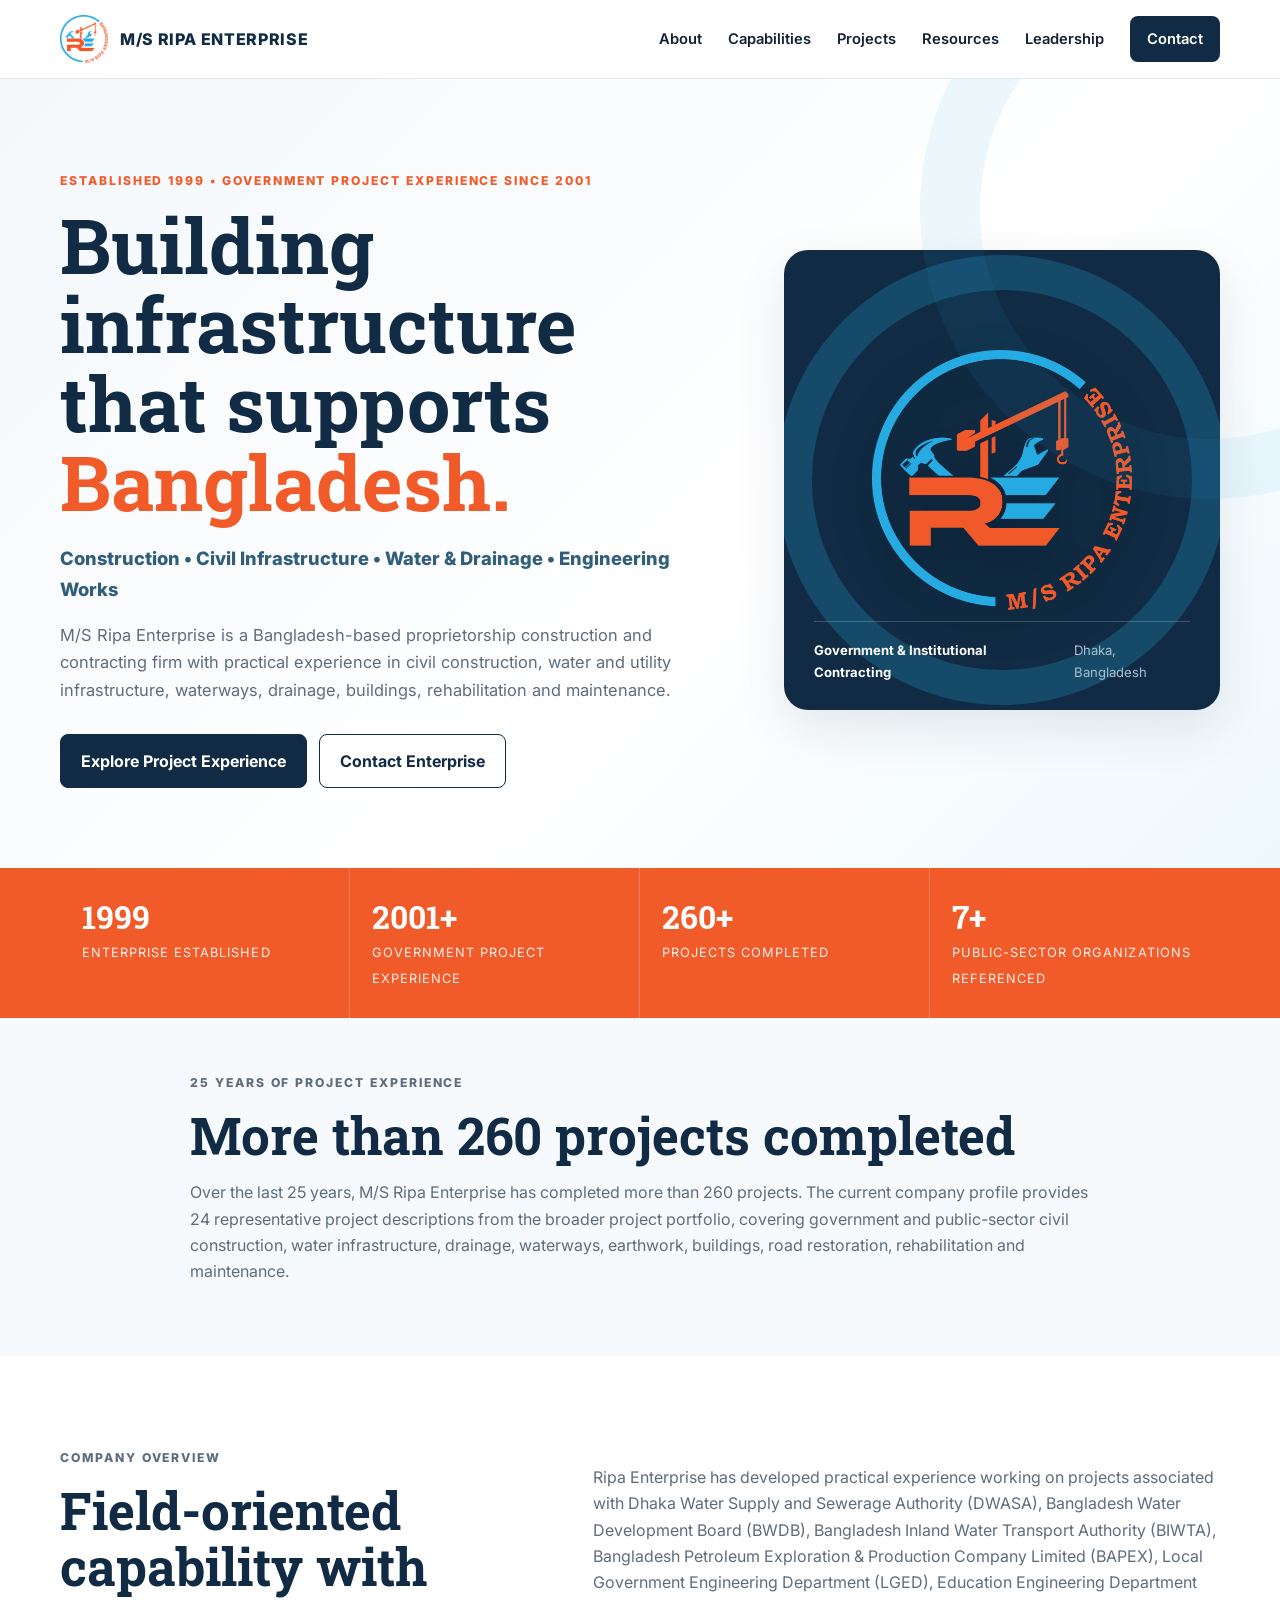
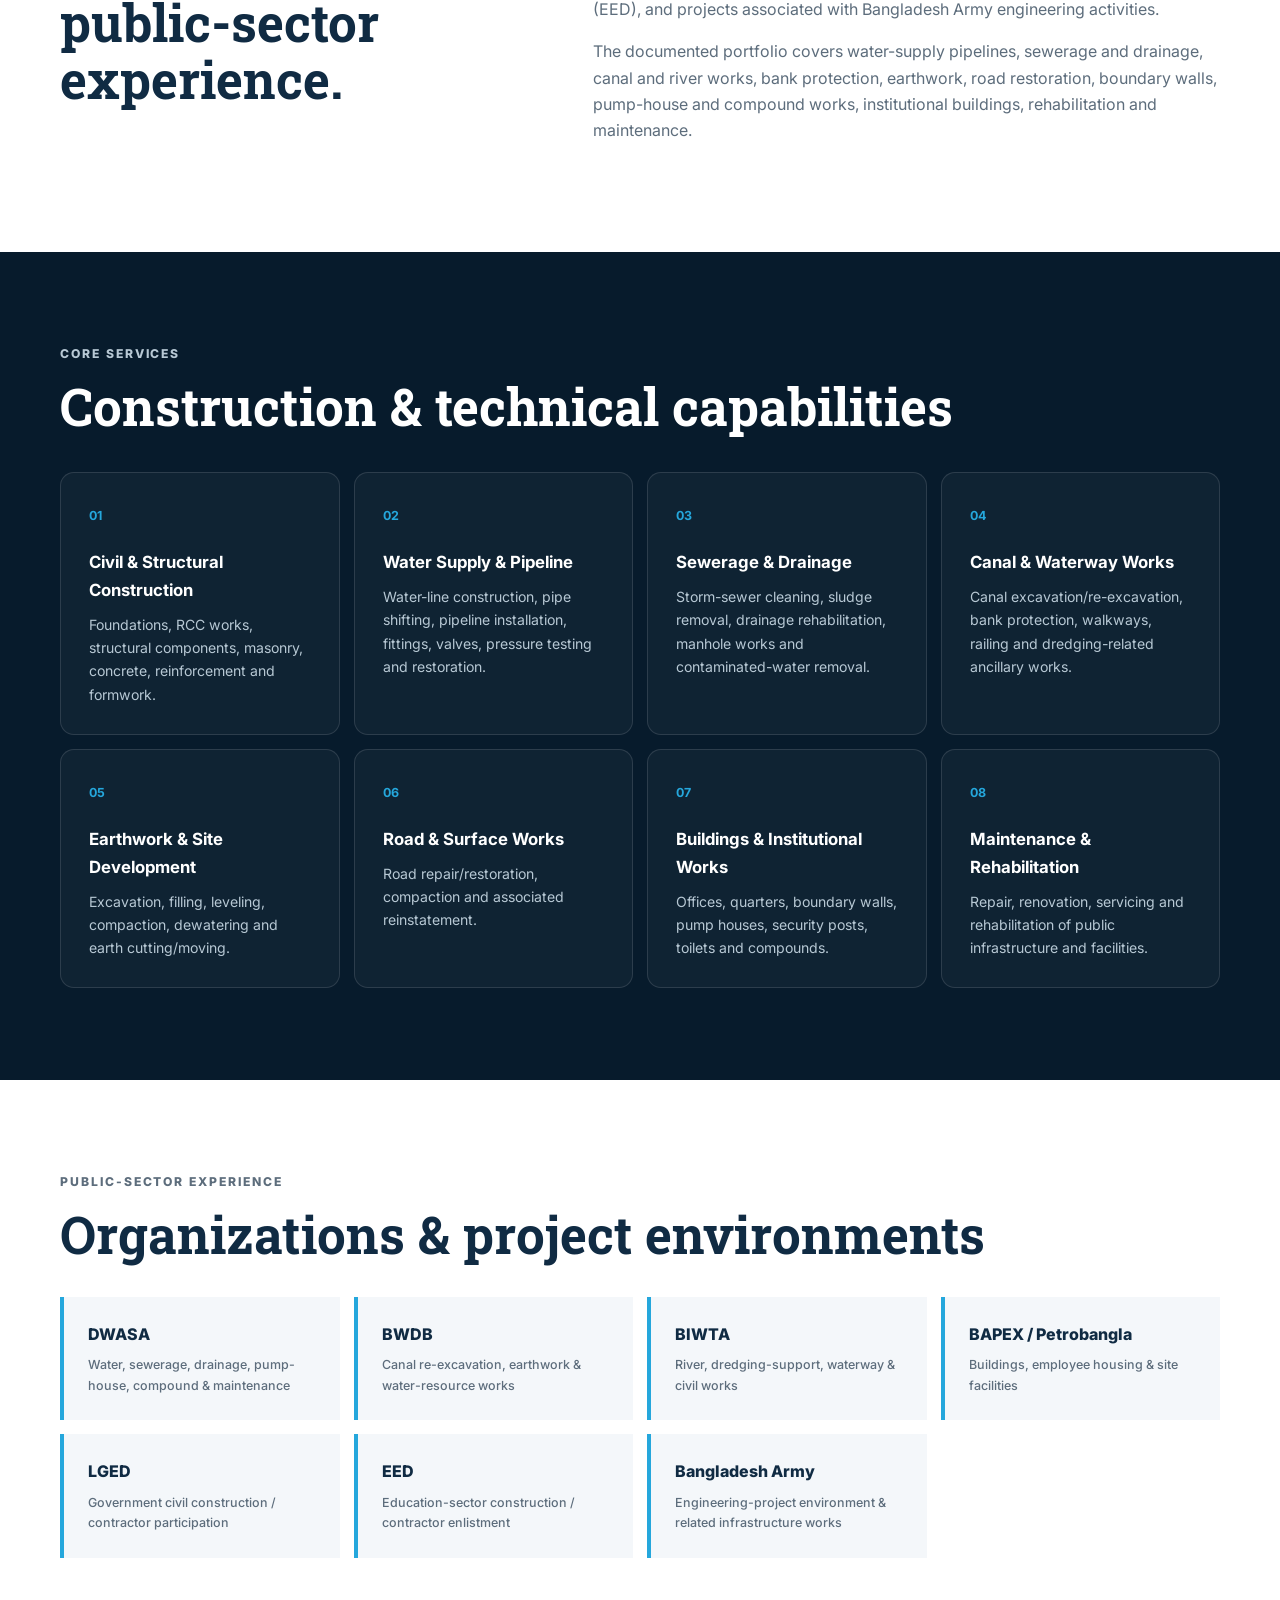
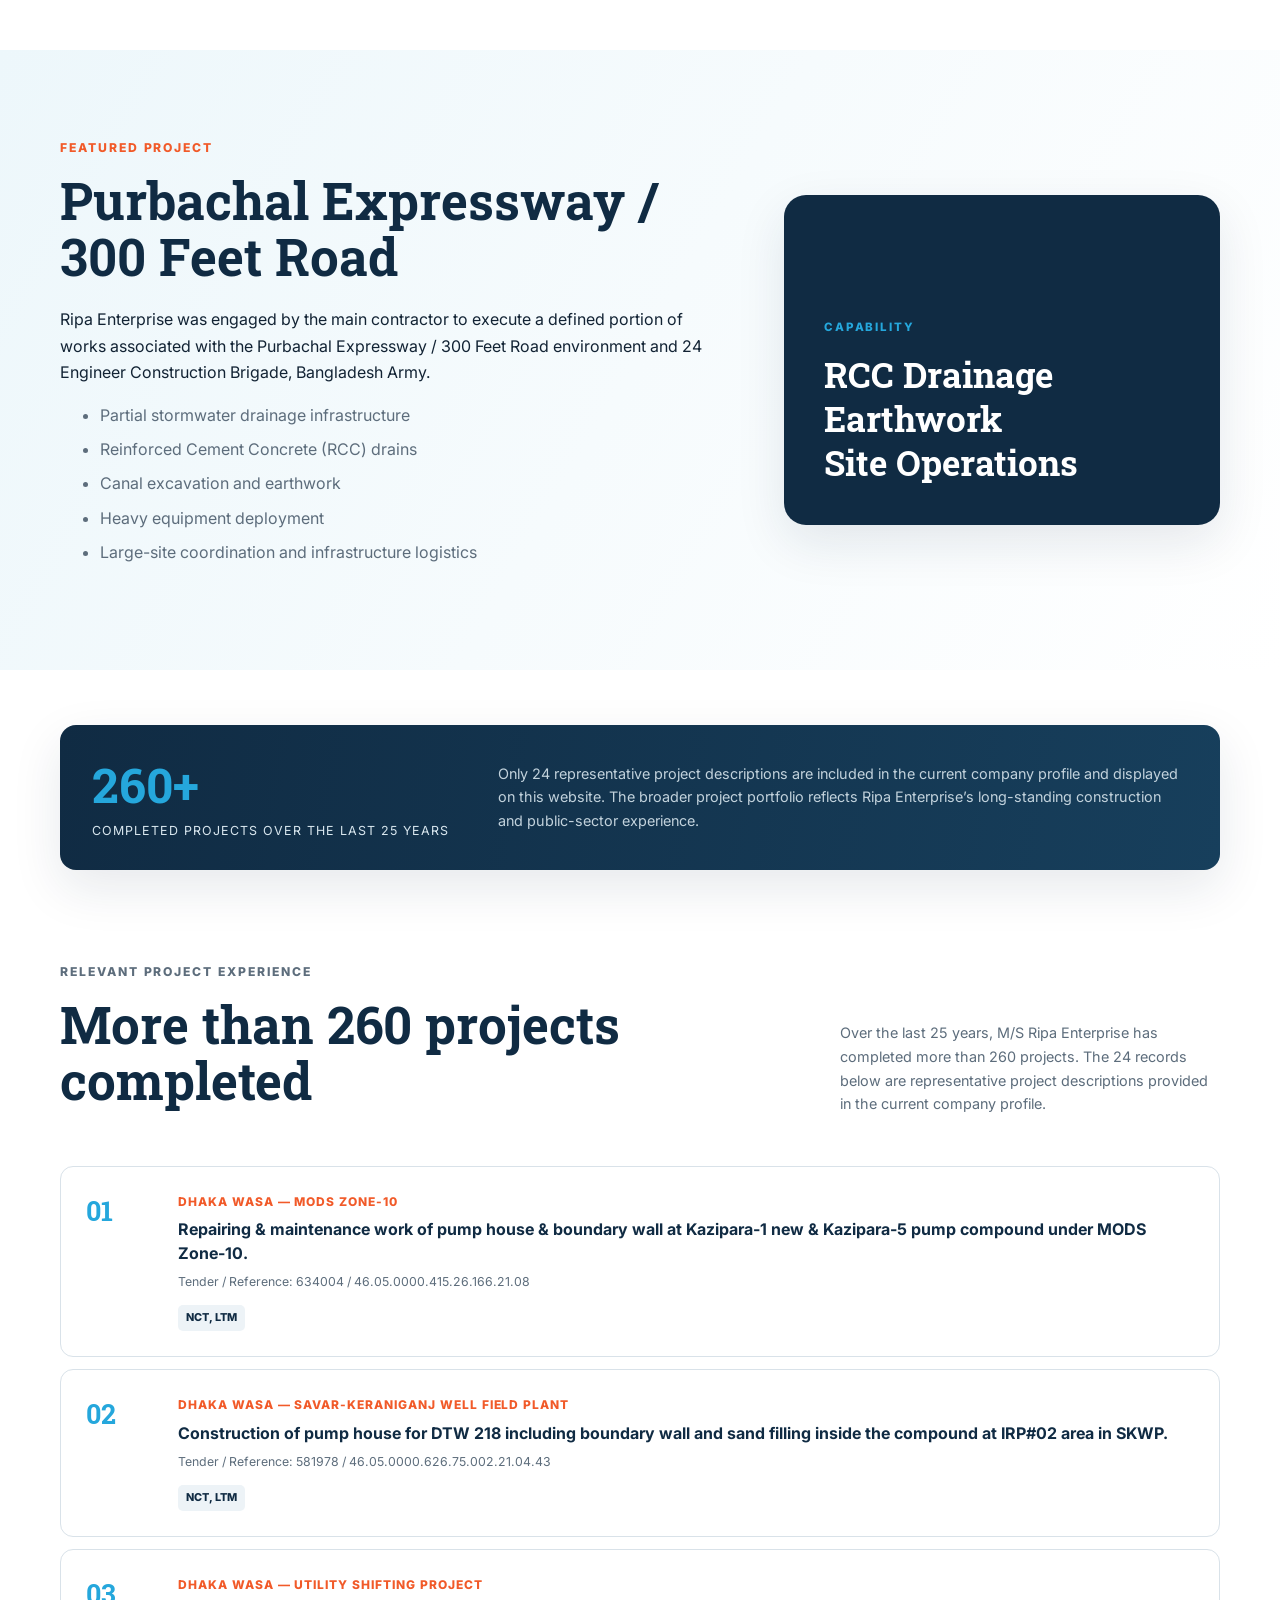
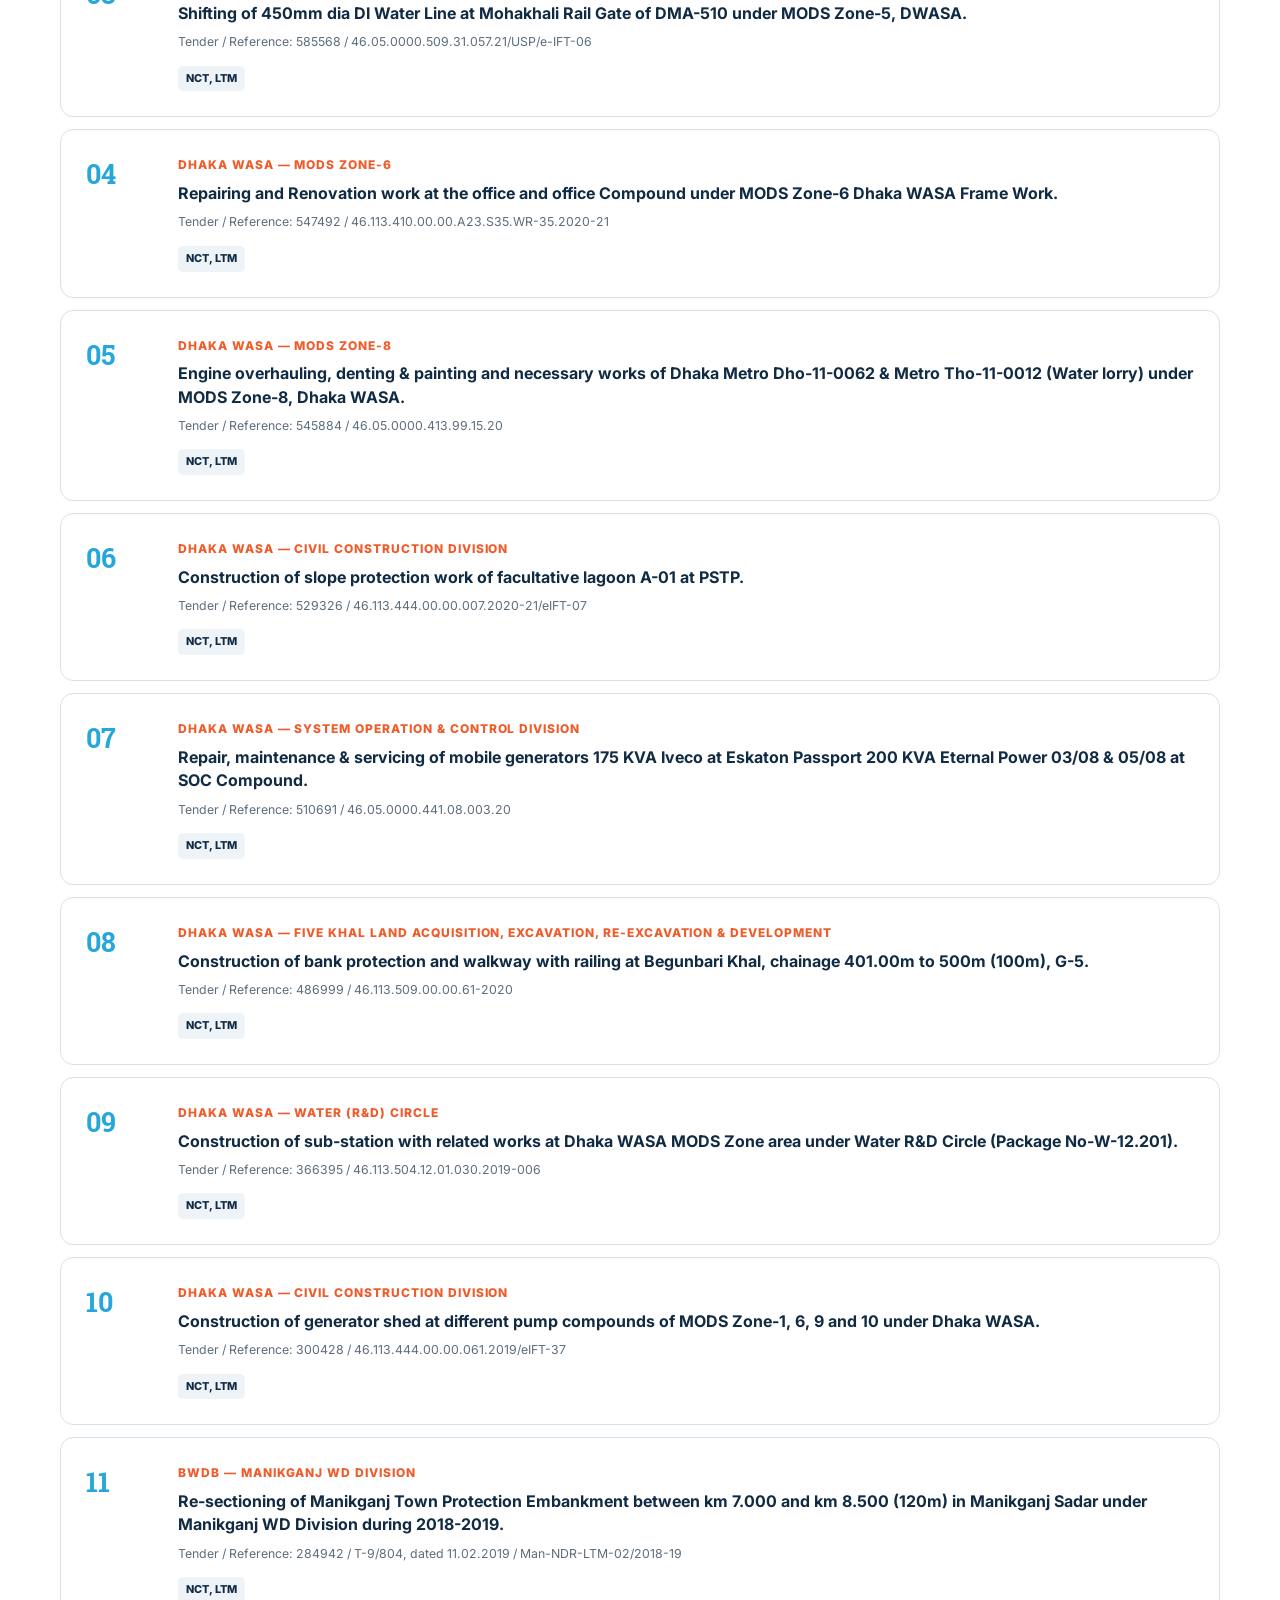
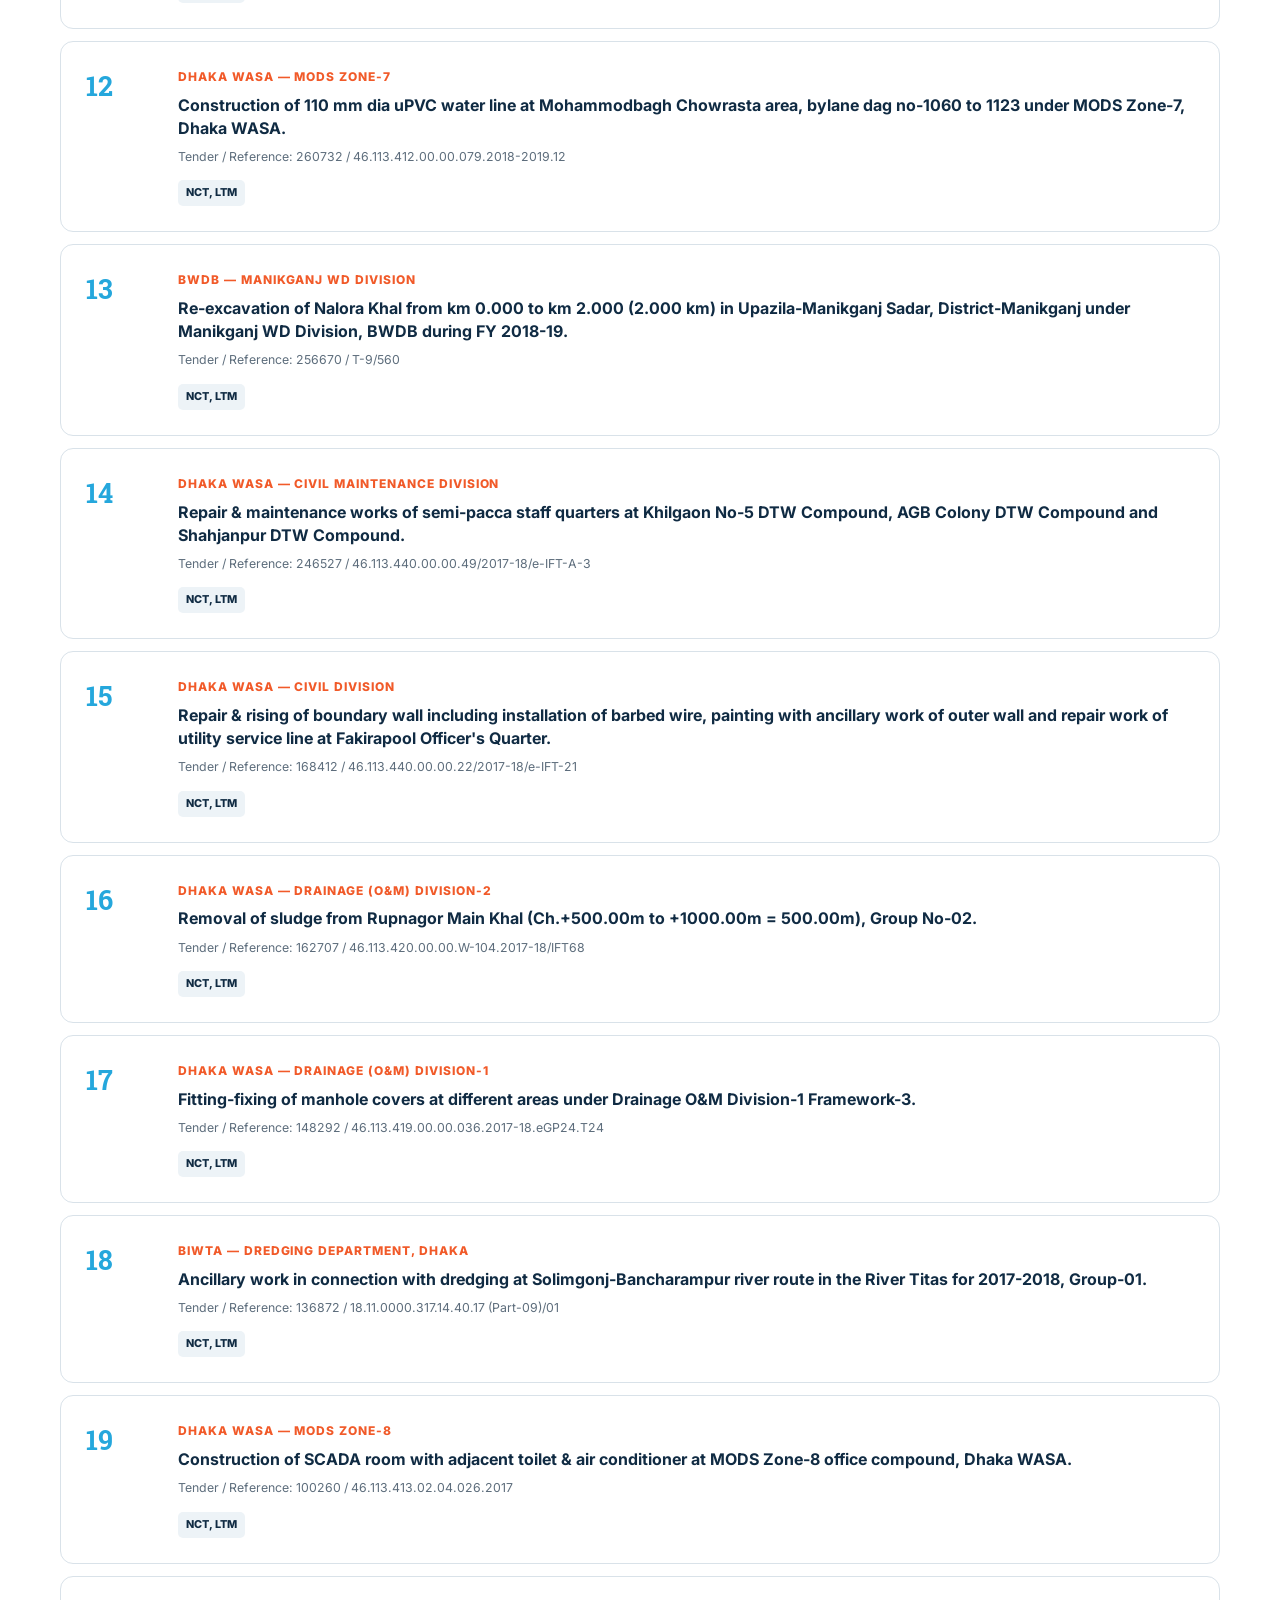
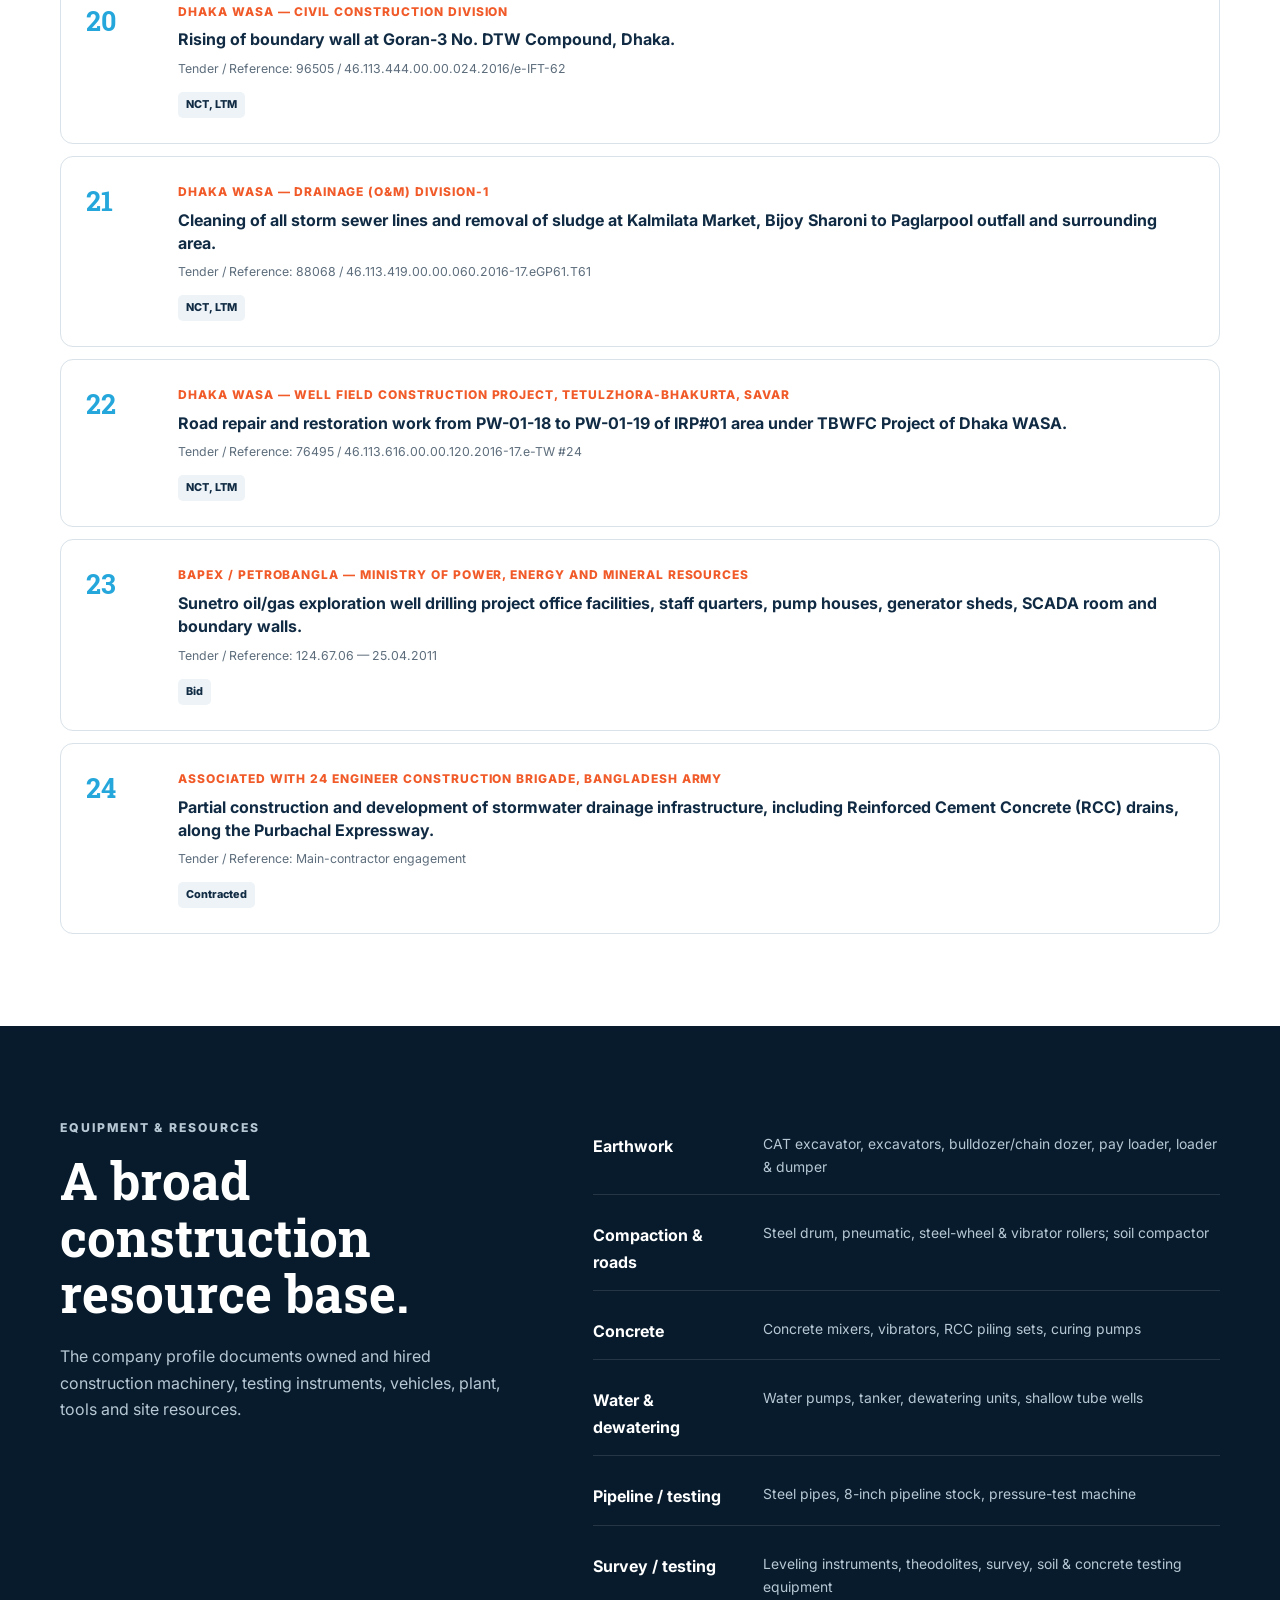
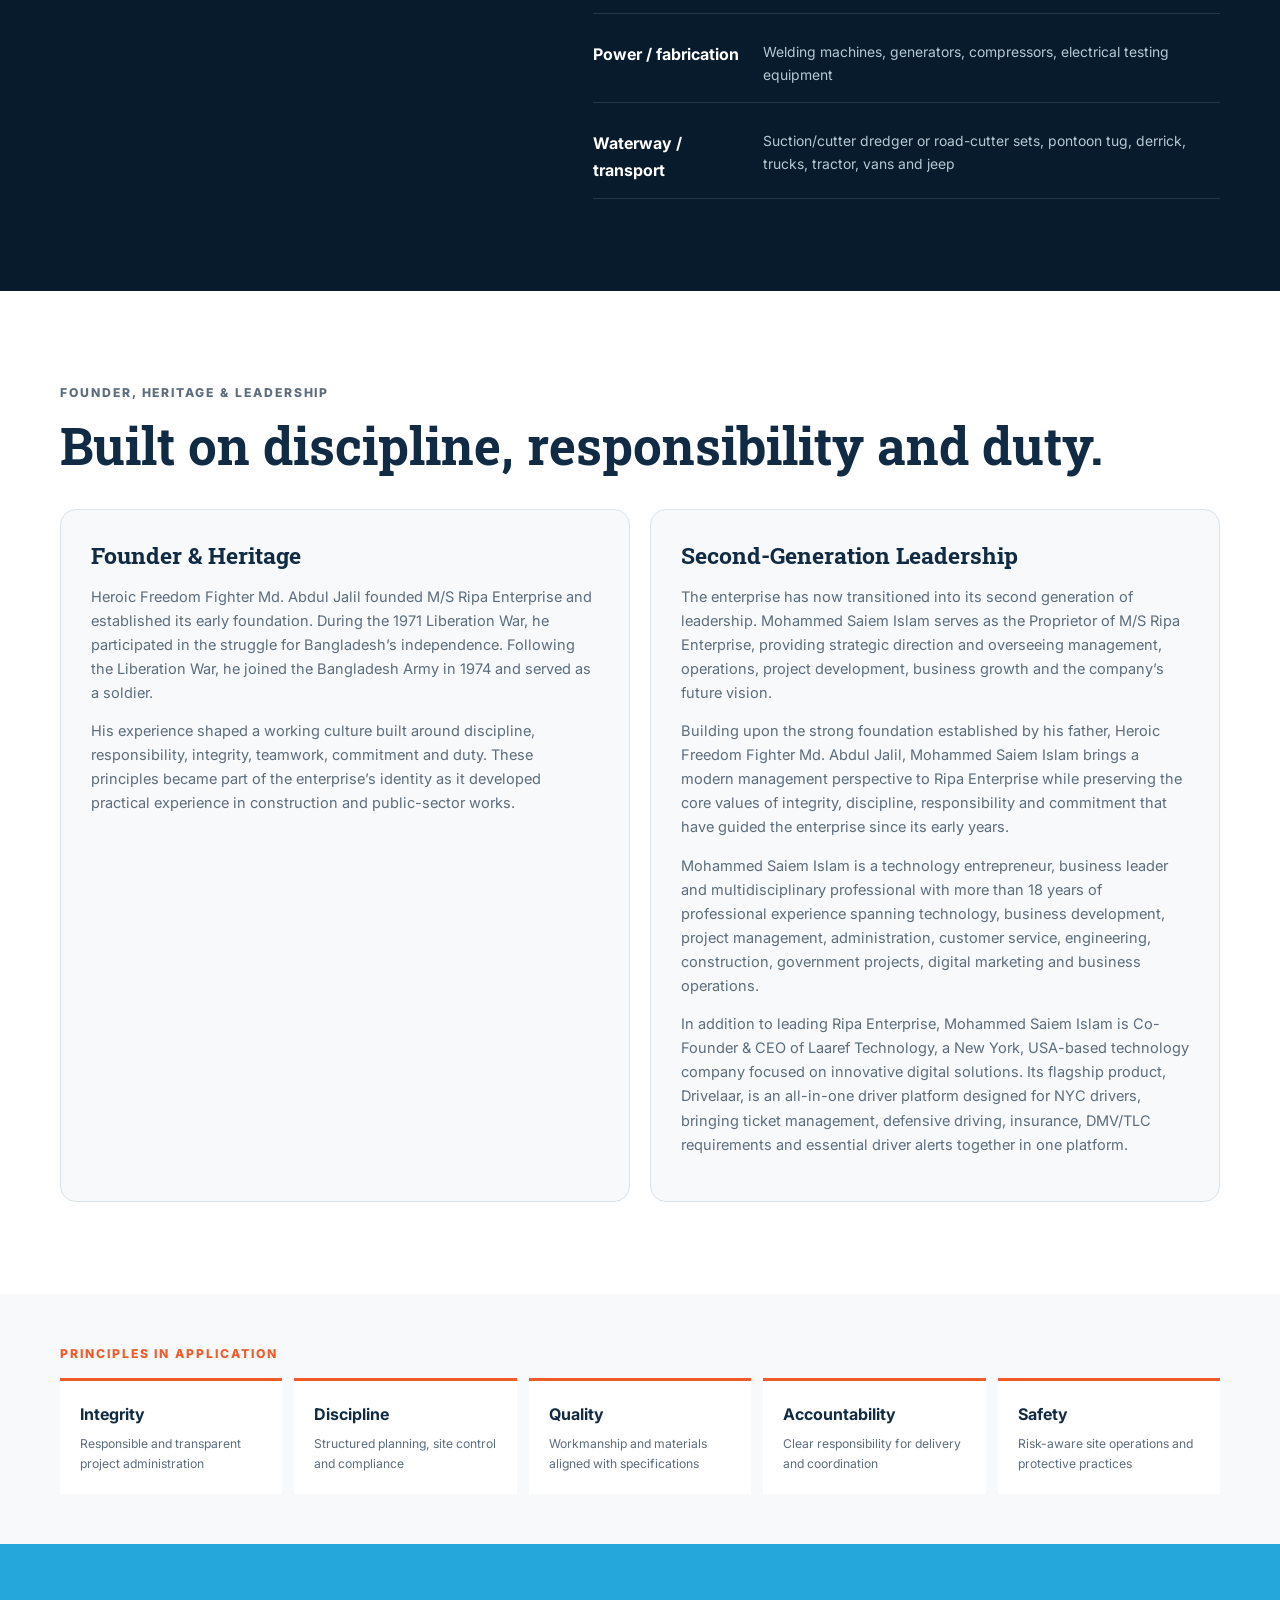
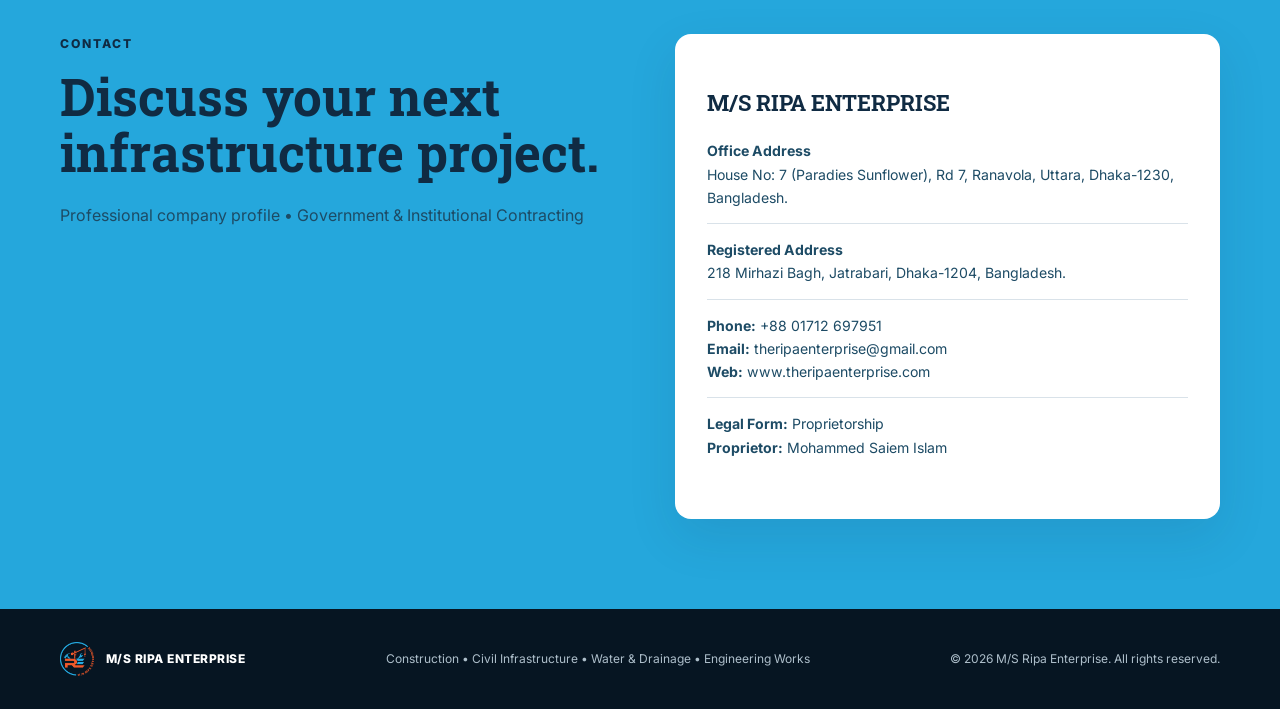
==== commit 213137c2: "Update keywords meta tag for SEO enhancement" ====
--- a/index.html
+++ b/index.html
@@ -5,7 +5,7 @@
 <meta name="viewport" content="width=device-width, initial-scale=1">
 <title>M/S Ripa Enterprise | Construction & Civil Infrastructure Contractor in Bangladesh</title>
 <meta name="description" content="M/S Ripa Enterprise is a Bangladesh-based construction and contracting enterprise established in 1999, with government project experience since 2001 and 260+ completed projects across civil infrastructure, water, drainage, waterways, buildings and maintenance.">
-<meta name="keywords" content="M/S Ripa Enterprise, Ripa Enterprise Bangladesh, construction contractor Bangladesh, civil construction Bangladesh, government contractor Dhaka, DWASA contractor, BWDB contractor, BIWTA contractor, water pipeline construction, sewerage drainage works, canal excavation, waterway works, RCC drainage, earthwork, road restoration, building construction">
+<meta name="keywords" content="M/S Ripa Enterprise, Ripa Enterprise Bangladesh, the ripa enterprise, best civil work contractor, construction contractor Bangladesh, civil construction Bangladesh, government contractor Dhaka, DWASA contractor, BWDB contractor, BIWTA contractor, water pipeline construction, sewerage drainage works, canal excavatiol contractor, RCC drainage, earthwork, road restoration, best public building construction contractor , Mohammed Saiem Islam">
 <meta name="author" content="M/S Ripa Enterprise">
 <meta name="robots" content="index, follow, max-image-preview:large, max-snippet:-1, max-video-preview:-1">
 <link rel="canonical" href="https://www.theripaenterprise.com/">
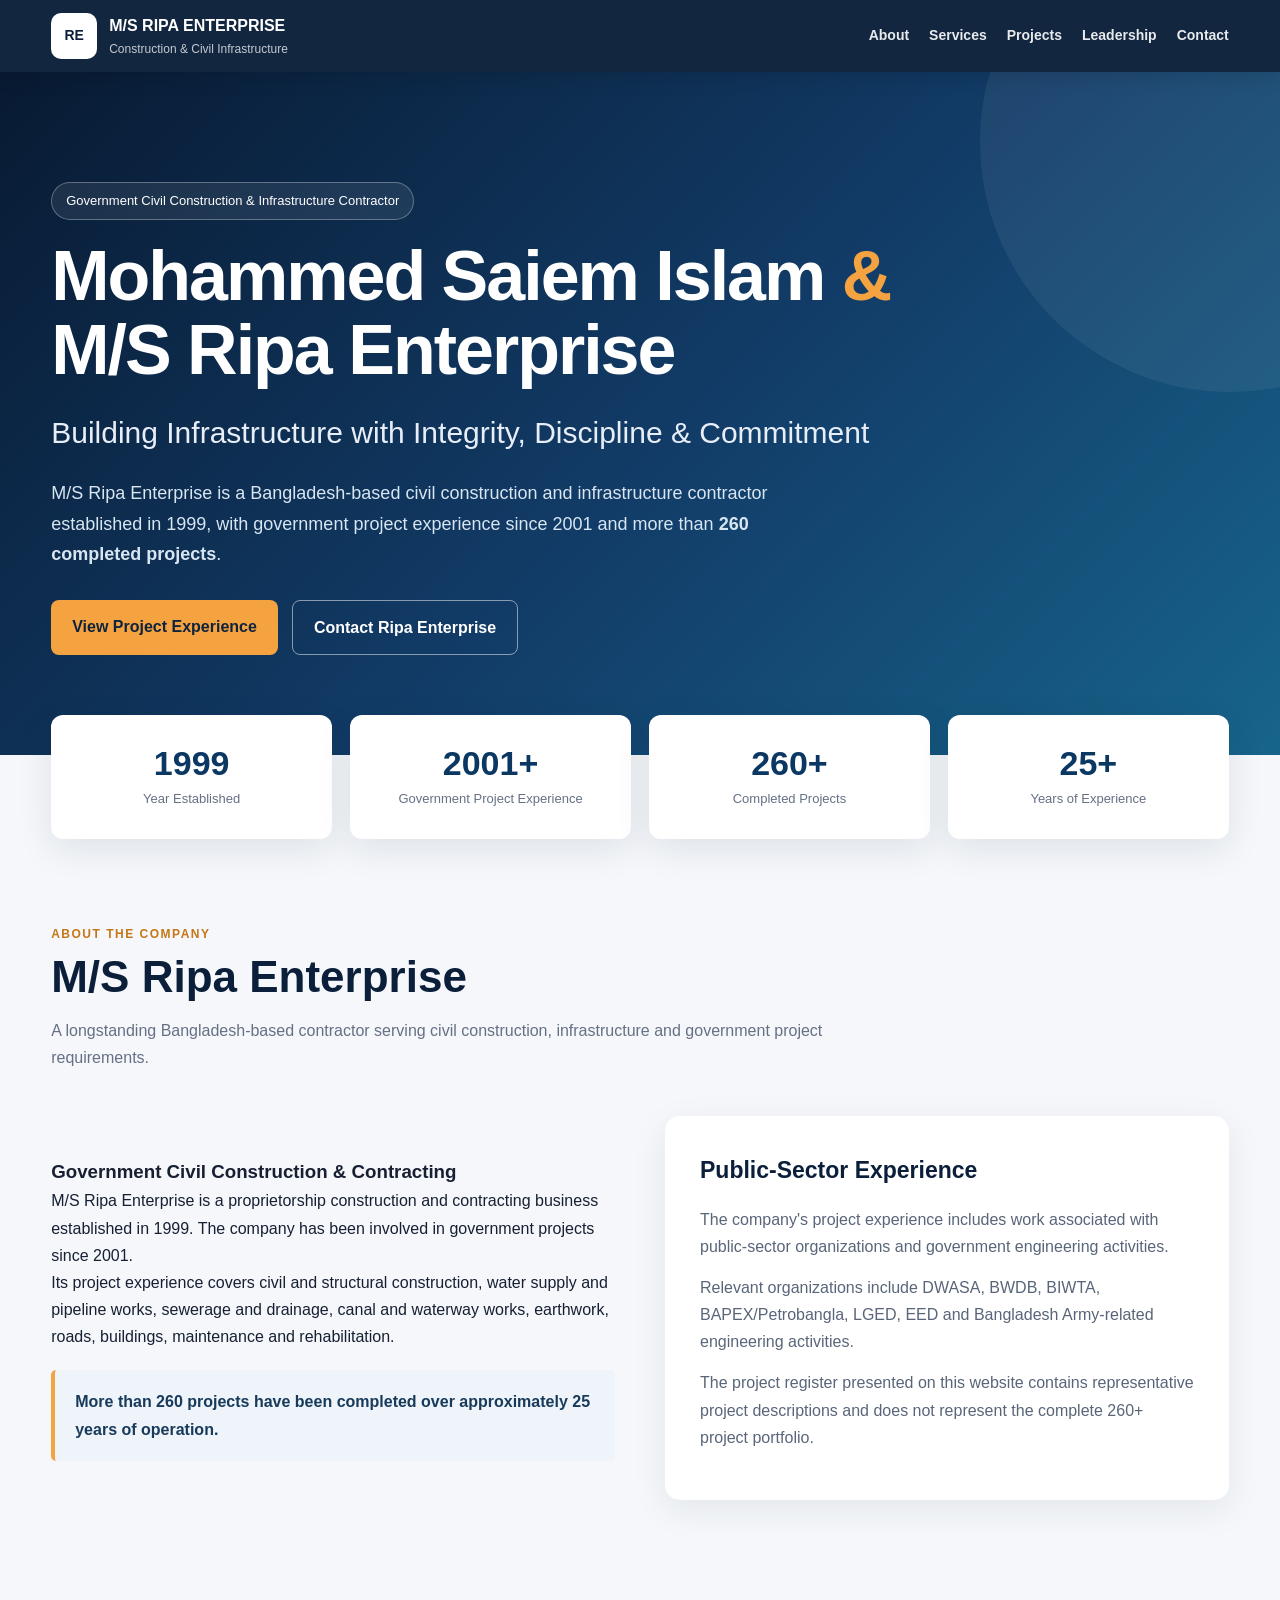
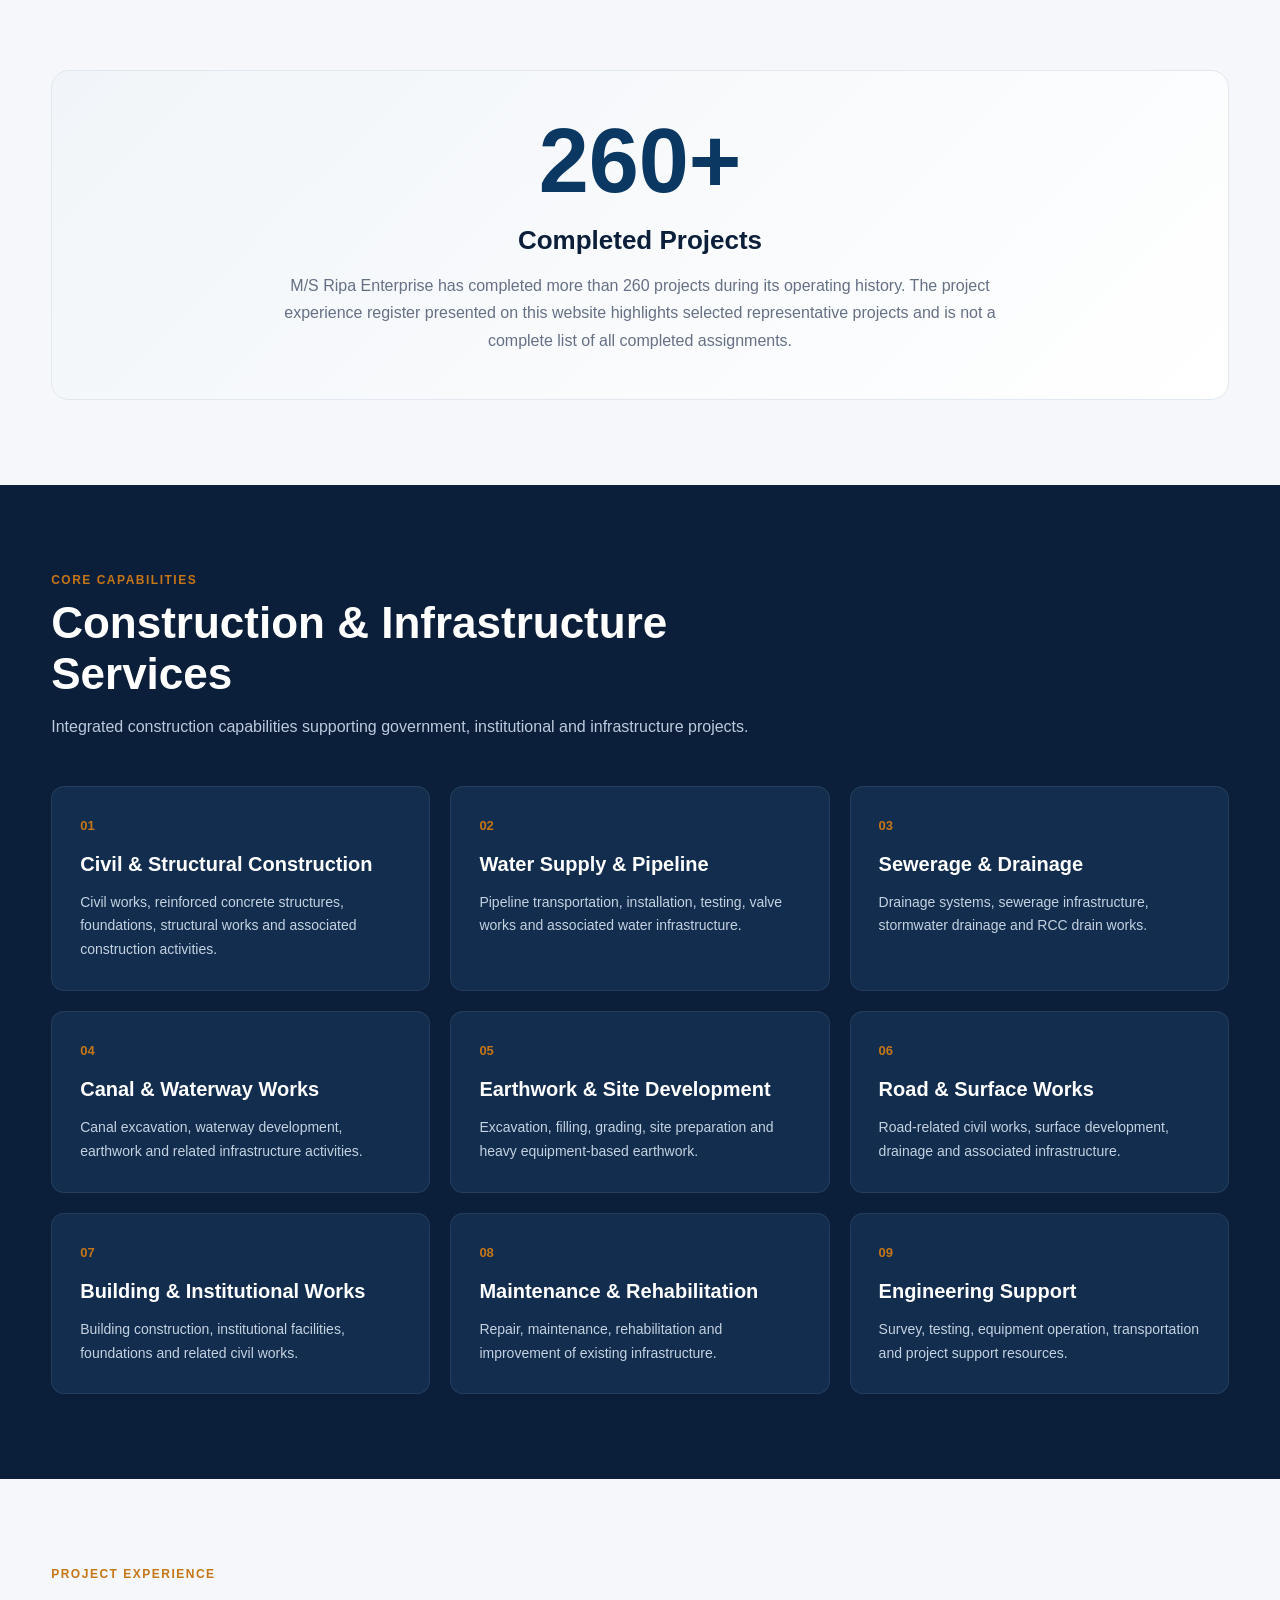
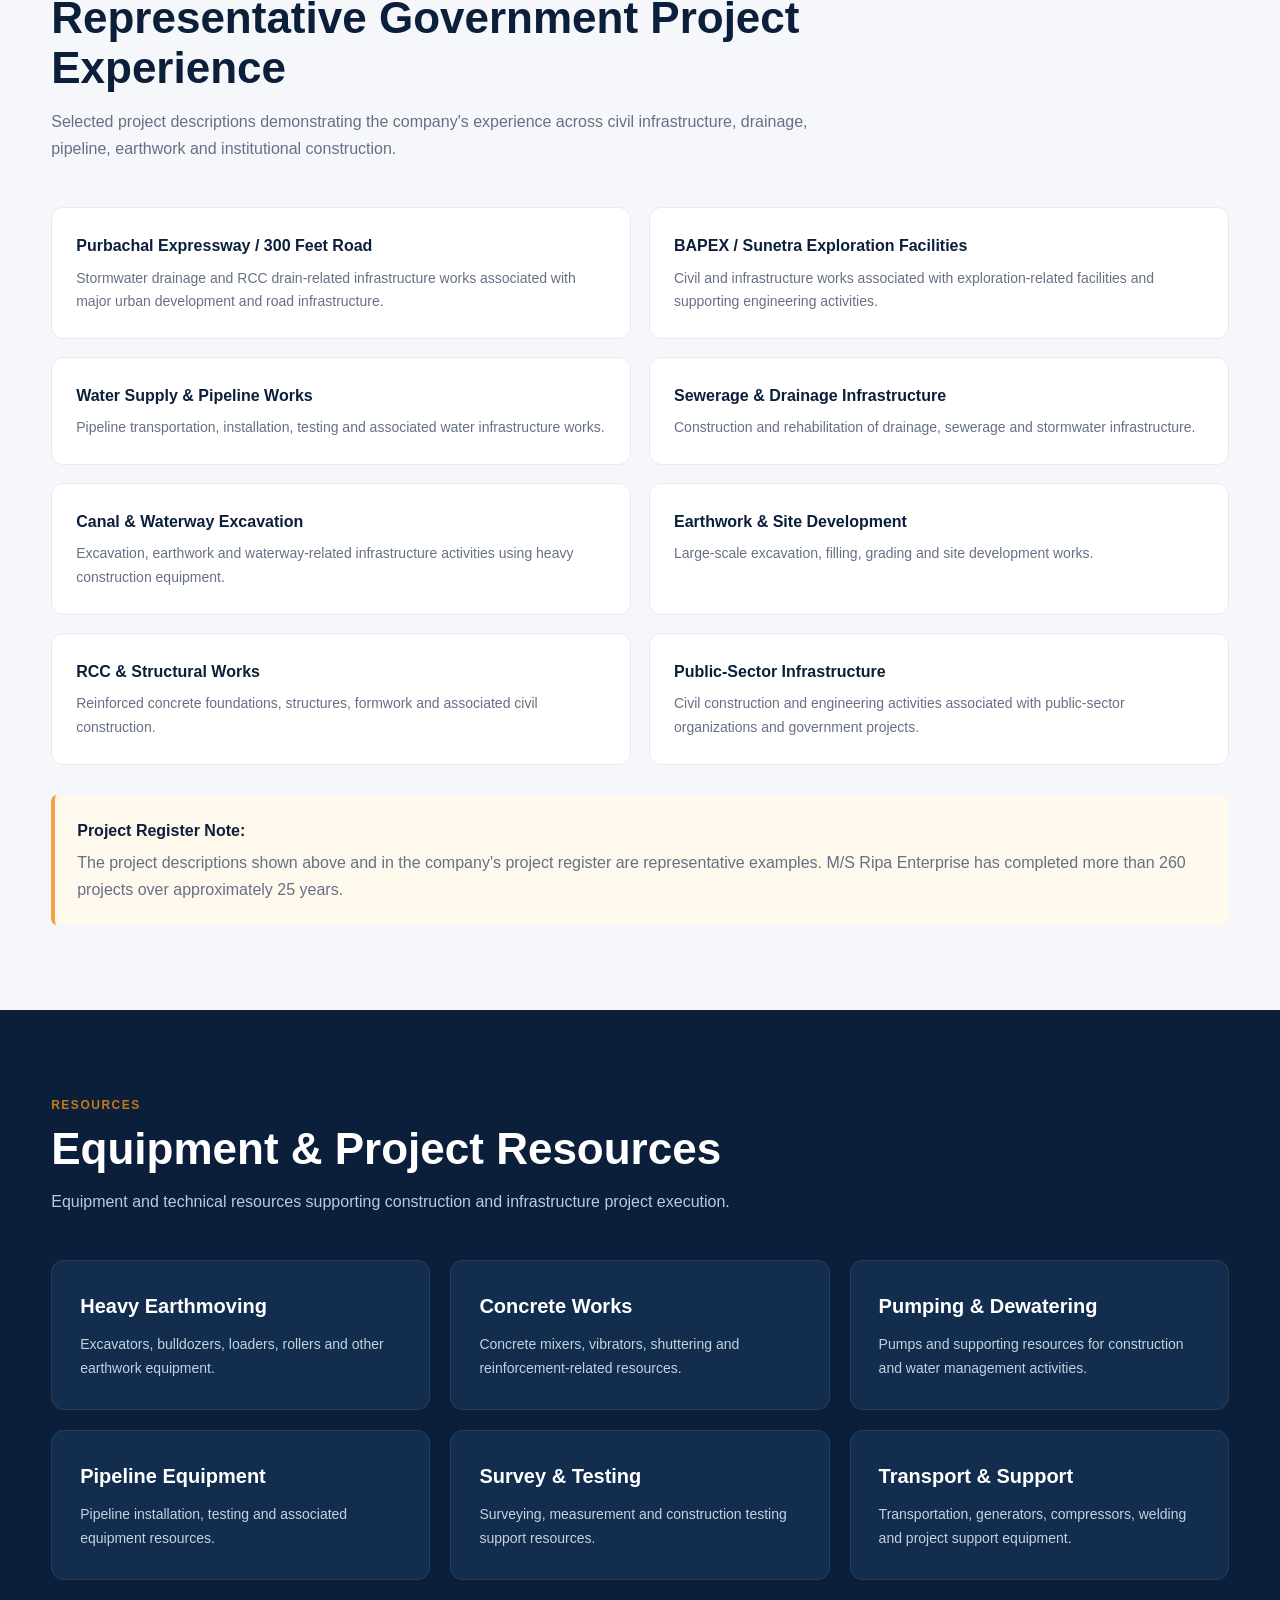
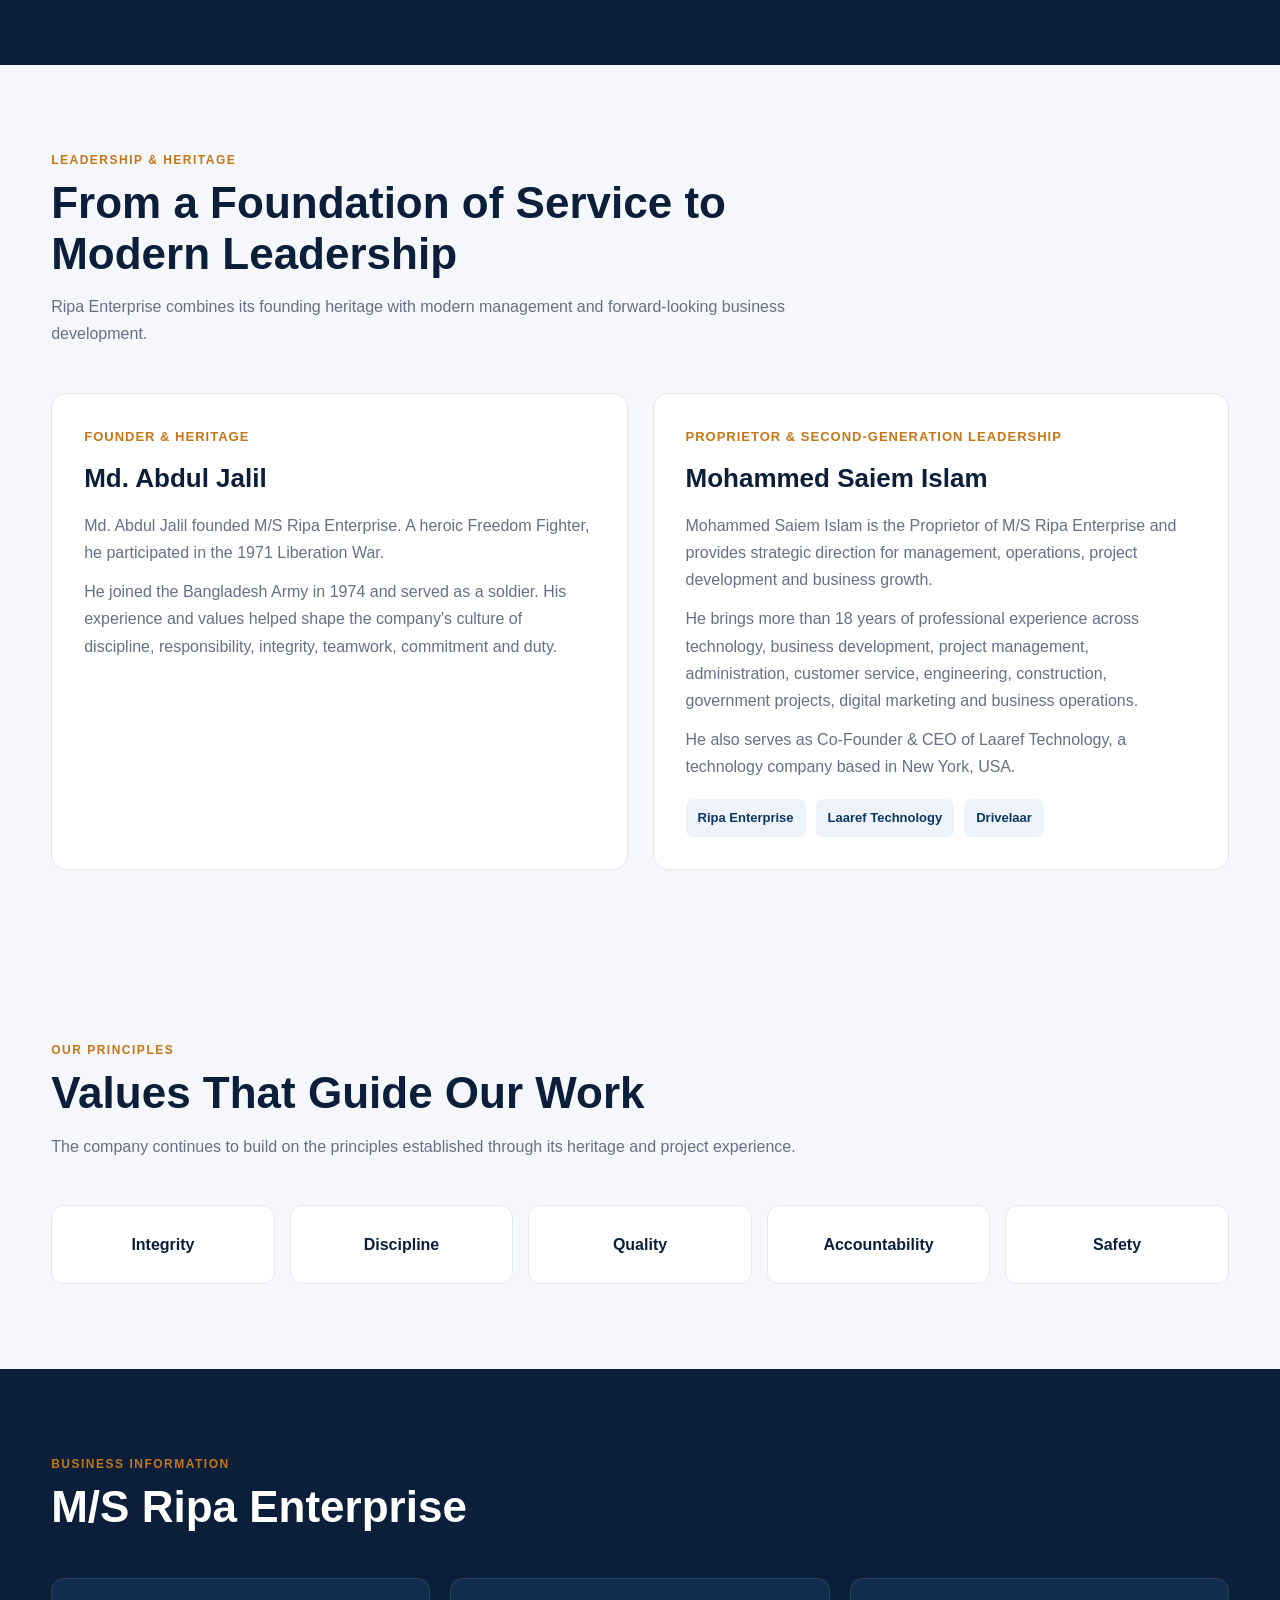
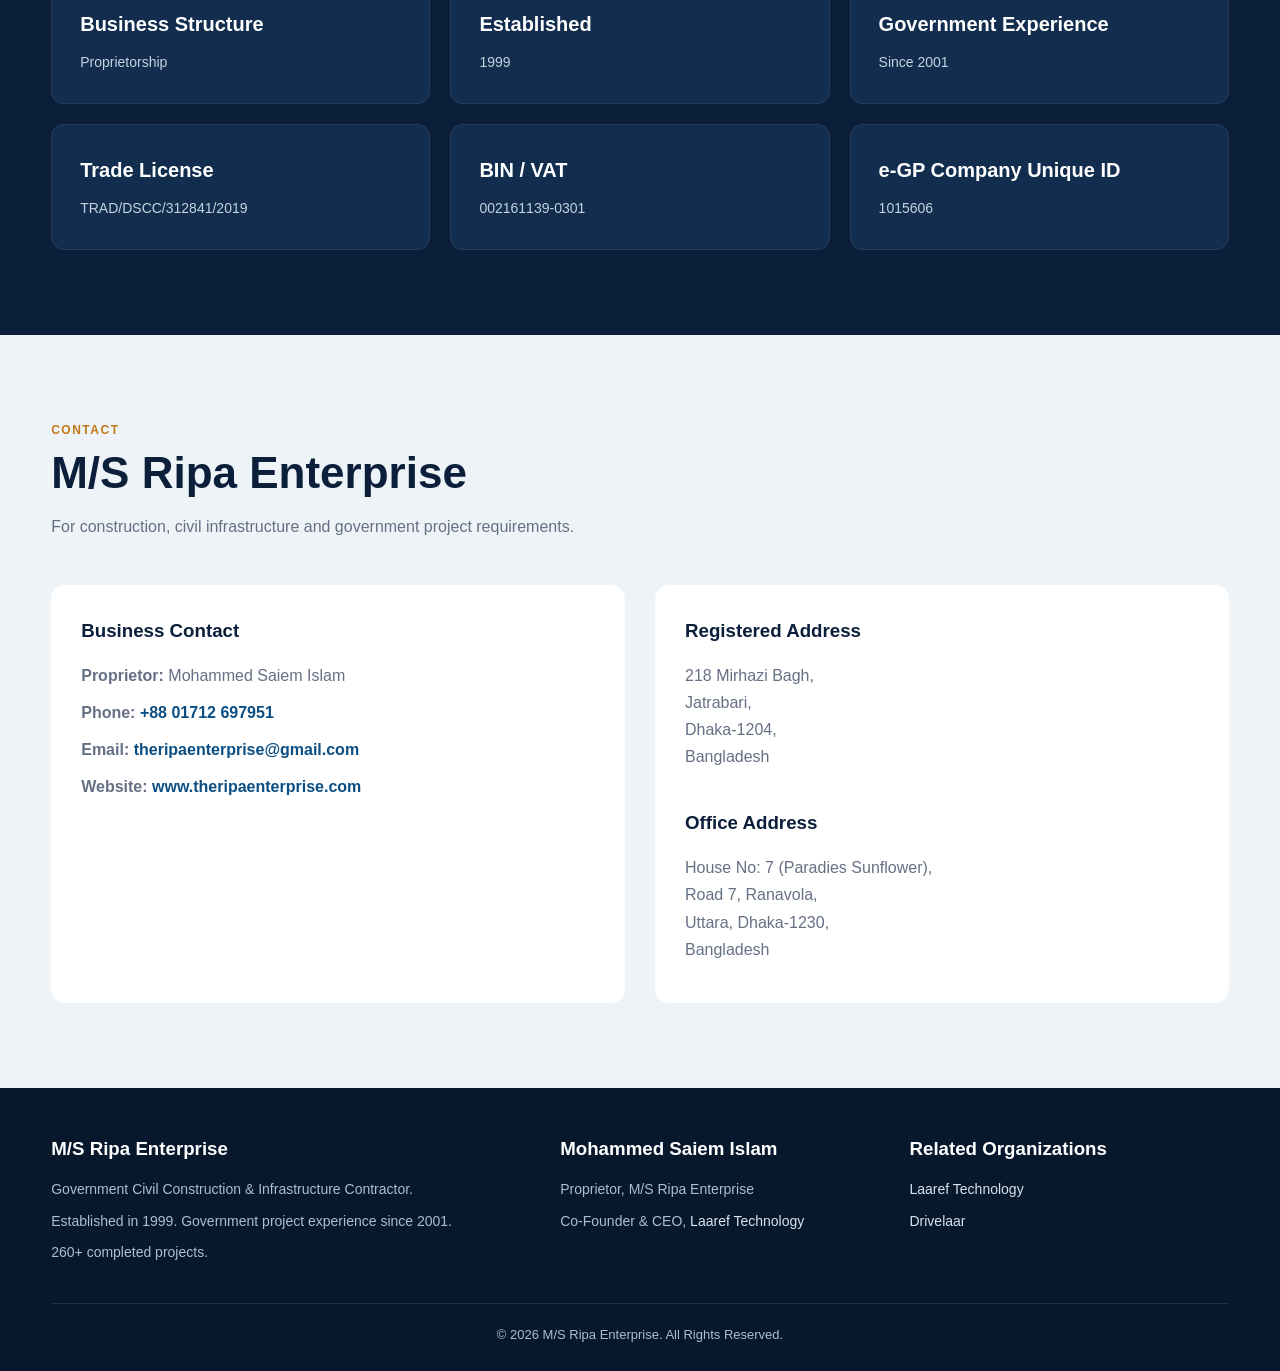
==== commit 49e0787d: "Update full html code" ====
--- a/index.html
+++ b/index.html
@@ -1,517 +1,2051 @@
-<!doctype html>
+<!DOCTYPE html>
 <html lang="en">
 <head>
-<meta charset="utf-8">
-<meta name="viewport" content="width=device-width, initial-scale=1">
-<title>M/S Ripa Enterprise | Construction & Civil Infrastructure Contractor in Bangladesh</title>
-<meta name="description" content="M/S Ripa Enterprise is a Bangladesh-based construction and contracting enterprise established in 1999, with government project experience since 2001 and 260+ completed projects across civil infrastructure, water, drainage, waterways, buildings and maintenance.">
-<meta name="keywords" content="M/S Ripa Enterprise, Ripa Enterprise Bangladesh, the ripa enterprise, best civil work contractor, construction contractor Bangladesh, civil construction Bangladesh, government contractor Dhaka, DWASA contractor, BWDB contractor, BIWTA contractor, water pipeline construction, sewerage drainage works, canal excavatiol contractor, RCC drainage, earthwork, road restoration, best public building construction contractor , Mohammed Saiem Islam">
-<meta name="author" content="M/S Ripa Enterprise">
-<meta name="robots" content="index, follow, max-image-preview:large, max-snippet:-1, max-video-preview:-1">
-<link rel="canonical" href="https://www.theripaenterprise.com/">
-<meta name="theme-color" content="#102b43">
-
-<!-- Open Graph / social sharing -->
-<meta property="og:type" content="website">
-<meta property="og:title" content="M/S Ripa Enterprise | Construction & Civil Infrastructure">
-<meta property="og:description" content="Government & institutional construction contractor in Bangladesh. Established 1999. Government project experience since 2001. 260+ projects completed.">
-<meta property="og:url" content="https://www.theripaenterprise.com/">
-<meta property="og:site_name" content="M/S Ripa Enterprise">
-<meta property="og:image" content="https://www.theripaenterprise.com/assets/ripa-logo.png">
-<meta property="og:image:alt" content="M/S Ripa Enterprise logo">
-
-<!-- X/Twitter sharing -->
-<meta name="twitter:card" content="summary_large_image">
-<meta name="twitter:title" content="M/S Ripa Enterprise | Construction & Civil Infrastructure">
-<meta name="twitter:description" content="Bangladesh-based construction and contracting enterprise with government project experience since 2001 and 260+ completed projects.">
-<meta name="twitter:image" content="https://www.theripaenterprise.com/assets/ripa-logo.png">
-
-<link rel="icon" type="image/png" href="assets/ripa-logo.png">
-<link rel="stylesheet" href="styles.css">
-
-<!-- Schema.org structured data -->
-<script type="application/ld+json">
-{
-  "@context": "https://schema.org",
-  "@graph": [
+    <meta charset="UTF-8">
+
+    <!-- Mobile Responsive -->
+    <meta name="viewport" content="width=device-width, initial-scale=1.0">
+
+    <!-- =========================================================
+         PRIMARY SEO
+    ========================================================== -->
+    <title>
+        Mohammed Saiem Islam | M/S Ripa Enterprise | Construction & Civil Infrastructure Bangladesh
+    </title>
+
+    <meta name="description"
+          content="Mohammed Saiem Islam, Proprietor of M/S Ripa Enterprise, a Bangladesh-based government civil construction and infrastructure contractor established in 1999 with government project experience since 2001 and 260+ completed projects.">
+
+    <meta name="keywords"
+          content="Mohammed Saiem Islam, M/S Ripa Enterprise, Ripa Enterprise Bangladesh, Mohammed Saiem Islam Ripa Enterprise, Bangladesh construction contractor, civil construction Bangladesh, government contractor Bangladesh, civil infrastructure contractor, DWASA contractor, BWDB contractor, BIWTA contractor, LGED contractor, BAPEX contractor, construction company Dhaka, infrastructure development Bangladesh">
+
+    <meta name="author" content="M/S Ripa Enterprise">
+
+    <meta name="robots"
+          content="index, follow, max-image-preview:large, max-snippet:-1, max-video-preview:-1">
+
+    <meta name="googlebot"
+          content="index, follow, max-image-preview:large, max-snippet:-1, max-video-preview:-1">
+
+    <!-- =========================================================
+         GOOGLE SEARCH CONSOLE VERIFICATION
+         Replace YOUR_GOOGLE_VERIFICATION_CODE with the code
+         provided by Google Search Console.
+    ========================================================== -->
+    <meta name="google-site-verification"
+          content="YOUR_GOOGLE_VERIFICATION_CODE">
+
+    <!-- =========================================================
+         CANONICAL
+    ========================================================== -->
+    <link rel="canonical"
+          href="https://www.theripaenterprise.com/">
+
+    <!-- =========================================================
+         OPEN GRAPH / FACEBOOK / LINKEDIN
+    ========================================================== -->
+    <meta property="og:type" content="website">
+
+    <meta property="og:title"
+          content="Mohammed Saiem Islam | M/S Ripa Enterprise">
+
+    <meta property="og:description"
+          content="M/S Ripa Enterprise — Government Civil Construction & Infrastructure Contractor in Bangladesh. Established in 1999 with government project experience since 2001 and 260+ completed projects.">
+
+    <meta property="og:url"
+          content="https://www.theripaenterprise.com/">
+
+    <meta property="og:site_name"
+          content="M/S Ripa Enterprise">
+
+    <meta property="og:locale"
+          content="en_US">
+
+    <!-- =========================================================
+         X / TWITTER
+    ========================================================== -->
+    <meta name="twitter:card" content="summary_large_image">
+
+    <meta name="twitter:title"
+          content="Mohammed Saiem Islam | M/S Ripa Enterprise">
+
+    <meta name="twitter:description"
+          content="M/S Ripa Enterprise — Government Civil Construction & Infrastructure Contractor in Bangladesh.">
+
+    <!-- =========================================================
+         THEME
+    ========================================================== -->
+    <meta name="theme-color" content="#0b1f3a">
+
+    <!-- =========================================================
+         FAVICON
+         Using a data-free text fallback so no asset is required.
+    ========================================================== -->
+    <link rel="icon"
+          href="data:image/svg+xml,%3Csvg xmlns='http://www.w3.org/2000/svg' viewBox='0 0 100 100'%3E%3Crect width='100' height='100' rx='18' fill='%230b1f3a'/%3E%3Ctext x='50' y='64' font-size='45' text-anchor='middle' fill='white' font-family='Arial'%3ERE%3C/text%3E%3C/svg%3E">
+
+    <!-- =========================================================
+         STRUCTURED DATA / SCHEMA.ORG
+    ========================================================== -->
+
+    <script type="application/ld+json">
     {
-      "@type": "Organization",
-      "@id": "https://www.theripaenterprise.com/#organization",
-      "name": "M/S Ripa Enterprise",
-      "url": "https://www.theripaenterprise.com/",
-      "logo": {
-        "@type": "ImageObject",
-        "url": "https://www.theripaenterprise.com/assets/ripa-logo.png"
-      },
-      "description": "Bangladesh-based proprietorship construction and contracting enterprise established in 1999, with government project experience since 2001.",
-      "foundingDate": "1999",
-      "telephone": "+88 01712 697951",
-      "email": "theripaenterprise@gmail.com",
-      "address": {
-        "@type": "PostalAddress",
-        "streetAddress": "House No: 7 (Paradies Sunflower), Rd 7, Ranavola, Uttara",
-        "addressLocality": "Dhaka",
-        "postalCode": "1230",
-        "addressCountry": "BD"
-      },
-      "founder": {
-        "@type": "Person",
-        "name": "Md. Abdul Jalil"
-      },
-      "employee": {
-        "@type": "Person",
-        "name": "Mohammed Saiem Islam",
-        "jobTitle": "Proprietor"
-      },
-      "areaServed": {
-        "@type": "Country",
-        "name": "Bangladesh"
-      },
-      "knowsAbout": [
-        "Civil construction",
-        "Water infrastructure",
-        "Water supply pipelines",
-        "Sewerage and drainage",
-        "Canal and waterway works",
-        "Earthwork and site development",
-        "Road and surface works",
-        "Buildings and institutional works",
-        "Maintenance and rehabilitation"
-      ]
-    },
-    {
-      "@type": "WebSite",
-      "@id": "https://www.theripaenterprise.com/#website",
-      "url": "https://www.theripaenterprise.com/",
-      "name": "M/S Ripa Enterprise",
-      "publisher": {
-        "@id": "https://www.theripaenterprise.com/#organization"
-      },
-      "inLanguage": "en-BD"
-    },
-    {
-      "@type": "WebPage",
-      "@id": "https://www.theripaenterprise.com/#webpage",
-      "url": "https://www.theripaenterprise.com/",
-      "name": "M/S Ripa Enterprise | Construction & Civil Infrastructure Contractor in Bangladesh",
-      "isPartOf": {
-        "@id": "https://www.theripaenterprise.com/#website"
-      },
-      "about": {
-        "@id": "https://www.theripaenterprise.com/#organization"
-      },
-      "description": "Company portfolio and project experience for M/S Ripa Enterprise.",
-      "inLanguage": "en-BD"
-    },
-    {
-      "@type": "BreadcrumbList",
-      "@id": "https://www.theripaenterprise.com/#breadcrumb",
-      "itemListElement": [
+      "@context": "https://schema.org",
+      "@graph": [
+
         {
-          "@type": "ListItem",
-          "position": 1,
-          "name": "Home",
-          "item": "https://www.theripaenterprise.com/"
-        }
-      ]
-    },
-    {
-      "@type": "ItemList",
-      "name": "M/S Ripa Enterprise Core Services",
-      "itemListElement": [
-        {"@type":"ListItem","position":1,"name":"Civil & Structural Construction"},
-        {"@type":"ListItem","position":2,"name":"Water Supply & Pipeline"},
-        {"@type":"ListItem","position":3,"name":"Sewerage & Drainage"},
-        {"@type":"ListItem","position":4,"name":"Canal & Waterway Works"},
-        {"@type":"ListItem","position":5,"name":"Earthwork & Site Development"},
-        {"@type":"ListItem","position":6,"name":"Road & Surface Works"},
-        {"@type":"ListItem","position":7,"name":"Buildings & Institutional Works"},
-        {"@type":"ListItem","position":8,"name":"Maintenance & Rehabilitation"}
+          "@type": "Organization",
+          "@id": "https://www.theripaenterprise.com/#organization",
+          "name": "M/S Ripa Enterprise",
+          "legalName": "M/S Ripa Enterprise",
+          "url": "https://www.theripaenterprise.com/",
+          "description": "M/S Ripa Enterprise is a Bangladesh-based government civil construction and infrastructure contractor established in 1999 with government project experience since 2001.",
+          "foundingDate": "1999",
+
+          "founder": {
+            "@type": "Person",
+            "@id": "https://www.theripaenterprise.com/#md-abdul-jalil",
+            "name": "Md. Abdul Jalil",
+            "description": "Founder of M/S Ripa Enterprise and a heroic Freedom Fighter who participated in the 1971 Liberation War."
+          },
+
+          "employee": {
+            "@type": "Person",
+            "@id": "https://www.theripaenterprise.com/#mohammed-saiem-islam",
+            "name": "Mohammed Saiem Islam",
+            "jobTitle": "Proprietor",
+            "url": "https://www.theripaenterprise.com/#leadership",
+            "sameAs": [
+              "https://laaref.com/",
+              "https://drivelaar.com/"
+            ]
+          },
+
+          "address": {
+            "@type": "PostalAddress",
+            "streetAddress": "218 Mirhazi Bagh, Jatrabari",
+            "addressLocality": "Dhaka",
+            "postalCode": "1204",
+            "addressCountry": "BD"
+          },
+
+          "contactPoint": {
+            "@type": "ContactPoint",
+            "telephone": "+8801712697951",
+            "contactType": "business"
+          },
+
+          "email": "mailto:theripaenterprise@gmail.com",
+
+          "areaServed": {
+            "@type": "Country",
+            "name": "Bangladesh"
+          },
+
+          "knowsAbout": [
+            "Civil Construction",
+            "Infrastructure Construction",
+            "Government Construction Projects",
+            "Water Supply Pipeline Construction",
+            "Sewerage and Drainage",
+            "Canal and Waterway Construction",
+            "Earthwork",
+            "Road and Surface Works",
+            "Building Construction",
+            "Maintenance and Rehabilitation"
+          ]
+        },
+
+        {
+          "@type": "Person",
+          "@id": "https://www.theripaenterprise.com/#mohammed-saiem-islam",
+
+          "name": "Mohammed Saiem Islam",
+
+          "url": "https://www.theripaenterprise.com/#leadership",
+
+          "jobTitle": "Proprietor",
+
+          "description": "Mohammed Saiem Islam is the Proprietor of M/S Ripa Enterprise and provides strategic direction, management, project development, operations and business growth for the company.",
+
+          "worksFor": {
+            "@id": "https://www.theripaenterprise.com/#organization"
+          },
+
+          "sameAs": [
+            "https://laaref.com/",
+            "https://drivelaar.com/"
+          ],
+
+          "knowsAbout": [
+            "Business Development",
+            "Project Management",
+            "Construction",
+            "Civil Infrastructure",
+            "Government Projects",
+            "Technology",
+            "Digital Business",
+            "Business Operations"
+          ]
+        },
+
+        {
+          "@type": "Person",
+          "@id": "https://www.theripaenterprise.com/#md-abdul-jalil",
+
+          "name": "Md. Abdul Jalil",
+
+          "description": "Founder of M/S Ripa Enterprise. A heroic Freedom Fighter who participated in the 1971 Liberation War and later served in the Bangladesh Army.",
+
+          "founder": {
+            "@id": "https://www.theripaenterprise.com/#organization"
+          }
+        },
+
+        {
+          "@type": "WebSite",
+          "@id": "https://www.theripaenterprise.com/#website",
+
+          "url": "https://www.theripaenterprise.com/",
+
+          "name": "M/S Ripa Enterprise",
+
+          "description": "Official website of M/S Ripa Enterprise.",
+
+          "publisher": {
+            "@id": "https://www.theripaenterprise.com/#organization"
+          },
+
+          "inLanguage": "en-US"
+        },
+
+        {
+          "@type": "WebPage",
+          "@id": "https://www.theripaenterprise.com/#webpage",
+
+          "url": "https://www.theripaenterprise.com/",
+
+          "name": "Mohammed Saiem Islam | M/S Ripa Enterprise",
+
+          "description": "Official company profile and project portfolio of M/S Ripa Enterprise and information about Mohammed Saiem Islam.",
+
+          "isPartOf": {
+            "@id": "https://www.theripaenterprise.com/#website"
+          },
+
+          "about": [
+            {
+              "@id": "https://www.theripaenterprise.com/#organization"
+            },
+            {
+              "@id": "https://www.theripaenterprise.com/#mohammed-saiem-islam"
+            }
+          ],
+
+          "inLanguage": "en-US"
+        },
+
+        {
+          "@type": "BreadcrumbList",
+
+          "@id": "https://www.theripaenterprise.com/#breadcrumb",
+
+          "itemListElement": [
+            {
+              "@type": "ListItem",
+              "position": 1,
+              "name": "Home",
+              "item": "https://www.theripaenterprise.com/"
+            },
+            {
+              "@type": "ListItem",
+              "position": 2,
+              "name": "M/S Ripa Enterprise",
+              "item": "https://www.theripaenterprise.com/"
+            },
+            {
+              "@type": "ListItem",
+              "position": 3,
+              "name": "Mohammed Saiem Islam",
+              "item": "https://www.theripaenterprise.com/#leadership"
+            }
+          ]
+        }
+
       ]
     }
-  ]
-}
+    </script>
+
+    <!-- =========================================================
+         INTERNAL CSS
+    ========================================================== -->
+
+    <style>
+
+        * {
+            margin: 0;
+            padding: 0;
+            box-sizing: border-box;
+        }
+
+        html {
+            scroll-behavior: smooth;
+        }
+
+        body {
+            font-family:
+                -apple-system,
+                BlinkMacSystemFont,
+                "Segoe UI",
+                Roboto,
+                Arial,
+                sans-serif;
+
+            color: #172033;
+            background: #f5f7fa;
+            line-height: 1.7;
+        }
+
+        a {
+            color: inherit;
+            text-decoration: none;
+        }
+
+        img {
+            max-width: 100%;
+            display: block;
+        }
+
+        .container {
+            width: min(1180px, 92%);
+            margin: auto;
+        }
+
+        /* =====================================================
+           HEADER
+        ====================================================== */
+
+        header {
+            position: sticky;
+            top: 0;
+            z-index: 999;
+            background: rgba(11, 31, 58, 0.97);
+            backdrop-filter: blur(10px);
+            box-shadow: 0 4px 20px rgba(0,0,0,0.12);
+        }
+
+        .nav {
+            min-height: 72px;
+            display: flex;
+            align-items: center;
+            justify-content: space-between;
+            gap: 25px;
+        }
+
+        .brand {
+            display: flex;
+            align-items: center;
+            gap: 12px;
+            color: white;
+            font-weight: 800;
+        }
+
+        .brand-mark {
+            width: 46px;
+            height: 46px;
+            border-radius: 10px;
+            display: grid;
+            place-items: center;
+            background: #ffffff;
+            color: #0b1f3a;
+            font-size: 14px;
+            font-weight: 900;
+        }
+
+        .brand-text span {
+            display: block;
+            font-size: 12px;
+            opacity: 0.75;
+            font-weight: 500;
+        }
+
+        nav {
+            display: flex;
+            flex-wrap: wrap;
+            gap: 20px;
+        }
+
+        nav a {
+            color: white;
+            font-size: 14px;
+            font-weight: 600;
+            opacity: 0.9;
+        }
+
+        nav a:hover {
+            opacity: 1;
+            color: #f4a340;
+        }
+
+        /* =====================================================
+           HERO
+        ====================================================== */
+
+        .hero {
+            background:
+                linear-gradient(
+                    135deg,
+                    #081a32 0%,
+                    #123d69 55%,
+                    #17648a 100%
+                );
+
+            color: white;
+            padding: 110px 0 100px;
+            position: relative;
+            overflow: hidden;
+        }
+
+        .hero::after {
+            content: "";
+            position: absolute;
+            width: 500px;
+            height: 500px;
+            border-radius: 50%;
+            right: -200px;
+            top: -180px;
+            background: rgba(255,255,255,0.06);
+        }
+
+        .hero-content {
+            max-width: 850px;
+            position: relative;
+            z-index: 2;
+        }
+
+        .eyebrow {
+            display: inline-block;
+            border: 1px solid rgba(255,255,255,0.3);
+            padding: 7px 14px;
+            border-radius: 30px;
+            font-size: 13px;
+            margin-bottom: 20px;
+            background: rgba(255,255,255,0.08);
+        }
+
+        .hero h1 {
+            font-size: clamp(40px, 6vw, 70px);
+            line-height: 1.05;
+            margin-bottom: 20px;
+            letter-spacing: -2px;
+        }
+
+        .hero h1 span {
+            color: #f4a340;
+        }
+
+        .hero h2 {
+            font-size: clamp(20px, 3vw, 30px);
+            font-weight: 500;
+            margin-bottom: 20px;
+            color: #e7eef8;
+        }
+
+        .hero p {
+            max-width: 780px;
+            font-size: 18px;
+            color: #d8e5f2;
+            margin-bottom: 30px;
+        }
+
+        .hero-buttons {
+            display: flex;
+            flex-wrap: wrap;
+            gap: 14px;
+        }
+
+        .btn {
+            display: inline-block;
+            padding: 13px 21px;
+            border-radius: 8px;
+            font-weight: 700;
+            transition: 0.2s;
+        }
+
+        .btn-primary {
+            background: #f4a340;
+            color: #10233d;
+        }
+
+        .btn-primary:hover {
+            transform: translateY(-2px);
+        }
+
+        .btn-outline {
+            border: 1px solid rgba(255,255,255,0.5);
+            color: white;
+        }
+
+        .btn-outline:hover {
+            background: rgba(255,255,255,0.1);
+        }
+
+        /* =====================================================
+           STATS
+        ====================================================== */
+
+        .stats {
+            margin-top: -40px;
+            position: relative;
+            z-index: 5;
+        }
+
+        .stats-grid {
+            display: grid;
+            grid-template-columns: repeat(4, 1fr);
+            gap: 18px;
+        }
+
+        .stat {
+            background: white;
+            padding: 28px 20px;
+            border-radius: 12px;
+            box-shadow: 0 10px 35px rgba(20,35,60,0.10);
+            text-align: center;
+        }
+
+        .stat strong {
+            display: block;
+            font-size: 34px;
+            color: #0b3863;
+            line-height: 1.2;
+        }
+
+        .stat span {
+            font-size: 13px;
+            color: #667085;
+        }
+
+        /* =====================================================
+           GENERAL SECTIONS
+        ====================================================== */
+
+        section {
+            padding: 85px 0;
+        }
+
+        .section-heading {
+            max-width: 780px;
+            margin-bottom: 45px;
+        }
+
+        .section-heading .label {
+            color: #c57616;
+            text-transform: uppercase;
+            letter-spacing: 1.5px;
+            font-weight: 800;
+            font-size: 12px;
+            margin-bottom: 8px;
+        }
+
+        .section-heading h2 {
+            font-size: clamp(30px, 4vw, 44px);
+            line-height: 1.15;
+            color: #0b1f3a;
+            margin-bottom: 14px;
+        }
+
+        .section-heading p {
+            color: #667085;
+            font-size: 16px;
+        }
+
+        /* =====================================================
+           ABOUT
+        ====================================================== */
+
+        .about-grid {
+            display: grid;
+            grid-template-columns: 1fr 1fr;
+            gap: 50px;
+            align-items: center;
+        }
+
+        .about-card {
+            background: white;
+            padding: 35px;
+            border-radius: 15px;
+            box-shadow: 0 10px 35px rgba(20,35,60,0.08);
+        }
+
+        .about-card h3 {
+            color: #0b1f3a;
+            margin-bottom: 15px;
+            font-size: 23px;
+        }
+
+        .about-card p {
+            color: #596579;
+            margin-bottom: 14px;
+        }
+
+        .highlight-box {
+            border-left: 4px solid #f4a340;
+            background: #eef4f9;
+            padding: 18px 20px;
+            border-radius: 5px;
+            margin-top: 20px;
+            font-weight: 700;
+            color: #183a5b;
+        }
+
+        /* =====================================================
+           SERVICES
+        ====================================================== */
+
+        .cards {
+            display: grid;
+            grid-template-columns: repeat(3, 1fr);
+            gap: 20px;
+        }
+
+        .card {
+            background: white;
+            padding: 28px;
+            border-radius: 13px;
+            border: 1px solid #e7ebf0;
+            transition: 0.2s;
+        }
+
+        .card:hover {
+            transform: translateY(-4px);
+            box-shadow: 0 15px 35px rgba(20,35,60,0.09);
+        }
+
+        .card-number {
+            font-size: 13px;
+            font-weight: 800;
+            color: #c57616;
+            margin-bottom: 10px;
+        }
+
+        .card h3 {
+            color: #0b1f3a;
+            margin-bottom: 10px;
+            font-size: 20px;
+        }
+
+        .card p {
+            color: #667085;
+            font-size: 14px;
+        }
+
+        /* =====================================================
+           DARK SECTION
+        ====================================================== */
+
+        .dark-section {
+            background: #0b1f3a;
+            color: white;
+        }
+
+        .dark-section .section-heading h2 {
+            color: white;
+        }
+
+        .dark-section .section-heading p {
+            color: #bdcadd;
+        }
+
+        .dark-card {
+            background: #122d4e;
+            border: 1px solid rgba(255,255,255,0.08);
+        }
+
+        .dark-card h3 {
+            color: white;
+        }
+
+        .dark-card p {
+            color: #c4d2e1;
+        }
+
+        /* =====================================================
+           PROJECT COUNT
+        ====================================================== */
+
+        .project-count {
+            background: linear-gradient(135deg, #f1f5f9, #ffffff);
+            border: 1px solid #e1e8ef;
+            border-radius: 18px;
+            padding: 45px;
+            text-align: center;
+        }
+
+        .project-count strong {
+            display: block;
+            font-size: clamp(55px, 8vw, 90px);
+            color: #0b3863;
+            line-height: 1;
+            margin-bottom: 12px;
+        }
+
+        .project-count h3 {
+            font-size: 26px;
+            color: #0b1f3a;
+            margin-bottom: 10px;
+        }
+
+        .project-count p {
+            max-width: 750px;
+            margin: auto;
+            color: #667085;
+        }
+
+        /* =====================================================
+           PROJECT REGISTER
+        ====================================================== */
+
+        .project-list {
+            display: grid;
+            grid-template-columns: 1fr 1fr;
+            gap: 18px;
+        }
+
+        .project-item {
+            background: white;
+            padding: 24px;
+            border-radius: 12px;
+            border: 1px solid #e6eaf0;
+        }
+
+        .project-item strong {
+            display: block;
+            color: #0b1f3a;
+            margin-bottom: 7px;
+        }
+
+        .project-item p {
+            color: #667085;
+            font-size: 14px;
+        }
+
+        /* =====================================================
+           LEADERSHIP
+        ====================================================== */
+
+        .leader-grid {
+            display: grid;
+            grid-template-columns: 1fr 1fr;
+            gap: 25px;
+        }
+
+        .leader {
+            background: white;
+            border-radius: 15px;
+            padding: 32px;
+            border: 1px solid #e2e7ed;
+        }
+
+        .leader .role {
+            color: #c57616;
+            font-weight: 800;
+            font-size: 13px;
+            text-transform: uppercase;
+            letter-spacing: 1px;
+            margin-bottom: 8px;
+        }
+
+        .leader h3 {
+            color: #0b1f3a;
+            font-size: 26px;
+            margin-bottom: 12px;
+        }
+
+        .leader p {
+            color: #667085;
+            margin-bottom: 12px;
+        }
+
+        .leader-links {
+            display: flex;
+            flex-wrap: wrap;
+            gap: 10px;
+            margin-top: 18px;
+        }
+
+        .leader-links a {
+            padding: 8px 12px;
+            background: #edf3f8;
+            color: #0b3863;
+            border-radius: 7px;
+            font-size: 13px;
+            font-weight: 700;
+        }
+
+        .leader-links a:hover {
+            background: #dce9f3;
+        }
+
+        /* =====================================================
+           PRINCIPLES
+        ====================================================== */
+
+        .principles {
+            display: grid;
+            grid-template-columns: repeat(5, 1fr);
+            gap: 15px;
+        }
+
+        .principle {
+            background: white;
+            padding: 25px 15px;
+            border-radius: 12px;
+            text-align: center;
+            border: 1px solid #e3e8ee;
+        }
+
+        .principle h3 {
+            color: #0b1f3a;
+            font-size: 16px;
+        }
+
+        /* =====================================================
+           CONTACT
+        ====================================================== */
+
+        .contact {
+            background: #edf3f7;
+        }
+
+        .contact-grid {
+            display: grid;
+            grid-template-columns: 1fr 1fr;
+            gap: 30px;
+        }
+
+        .contact-card {
+            background: white;
+            padding: 30px;
+            border-radius: 14px;
+        }
+
+        .contact-card h3 {
+            color: #0b1f3a;
+            margin-bottom: 15px;
+        }
+
+        .contact-card p {
+            color: #667085;
+            margin-bottom: 10px;
+        }
+
+        .contact-card a {
+            color: #0b4e83;
+            font-weight: 700;
+        }
+
+        /* =====================================================
+           FOOTER
+        ====================================================== */
+
+        footer {
+            background: #07182c;
+            color: #aebdd0;
+            padding: 45px 0 25px;
+        }
+
+        .footer-grid {
+            display: grid;
+            grid-template-columns: 1.5fr 1fr 1fr;
+            gap: 30px;
+        }
+
+        footer h3 {
+            color: white;
+            margin-bottom: 13px;
+        }
+
+        footer p {
+            font-size: 14px;
+            margin-bottom: 8px;
+        }
+
+        footer a {
+            color: #d8e3ee;
+        }
+
+        footer a:hover {
+            color: #f4a340;
+        }
+
+        .copyright {
+            border-top: 1px solid rgba(255,255,255,0.1);
+            margin-top: 30px;
+            padding-top: 20px;
+            text-align: center;
+            font-size: 13px;
+        }
+
+        /* =====================================================
+           MOBILE
+        ====================================================== */
+
+        @media (max-width: 900px) {
+
+            nav {
+                display: none;
+            }
+
+            .stats-grid {
+                grid-template-columns: repeat(2, 1fr);
+            }
+
+            .about-grid,
+            .leader-grid,
+            .contact-grid {
+                grid-template-columns: 1fr;
+            }
+
+            .cards {
+                grid-template-columns: repeat(2, 1fr);
+            }
+
+            .project-list {
+                grid-template-columns: 1fr;
+            }
+
+            .principles {
+                grid-template-columns: repeat(2, 1fr);
+            }
+
+            .footer-grid {
+                grid-template-columns: 1fr 1fr;
+            }
+        }
+
+        @media (max-width: 600px) {
+
+            .hero {
+                padding: 80px 0;
+            }
+
+            .hero h1 {
+                font-size: 43px;
+            }
+
+            section {
+                padding: 65px 0;
+            }
+
+            .stats-grid,
+            .cards,
+            .principles,
+            .footer-grid {
+                grid-template-columns: 1fr;
+            }
+
+            .project-count {
+                padding: 30px 20px;
+            }
+
+            .nav {
+                min-height: 64px;
+            }
+        }
+
+    </style>
+
+</head>
+
+
+<body>
+
+<!-- =========================================================
+     HEADER
+========================================================== -->
+
+<header>
+
+    <div class="container nav">
+
+        <a href="#top" class="brand">
+
+            <div class="brand-mark">
+                RE
+            </div>
+
+            <div class="brand-text">
+                M/S RIPA ENTERPRISE
+                <span>Construction & Civil Infrastructure</span>
+            </div>
+
+        </a>
+
+        <nav>
+            <a href="#about">About</a>
+            <a href="#services">Services</a>
+            <a href="#projects">Projects</a>
+            <a href="#leadership">Leadership</a>
+            <a href="#contact">Contact</a>
+        </nav>
+
+    </div>
+
+</header>
+
+
+<main id="top">
+
+<!-- =========================================================
+     HERO
+========================================================== -->
+
+<section class="hero">
+
+    <div class="container">
+
+        <div class="hero-content">
+
+            <div class="eyebrow">
+                Government Civil Construction & Infrastructure Contractor
+            </div>
+
+            <h1>
+                Mohammed Saiem Islam
+                <span>&amp;</span>
+                M/S Ripa Enterprise
+            </h1>
+
+            <h2>
+                Building Infrastructure with Integrity, Discipline & Commitment
+            </h2>
+
+            <p>
+                M/S Ripa Enterprise is a Bangladesh-based civil construction
+                and infrastructure contractor established in 1999, with
+                government project experience since 2001 and more than
+                <strong>260 completed projects</strong>.
+            </p>
+
+            <div class="hero-buttons">
+
+                <a class="btn btn-primary" href="#projects">
+                    View Project Experience
+                </a>
+
+                <a class="btn btn-outline" href="#contact">
+                    Contact Ripa Enterprise
+                </a>
+
+            </div>
+
+        </div>
+
+    </div>
+
+</section>
+
+
+<!-- =========================================================
+     STATS
+========================================================== -->
+
+<div class="stats">
+
+    <div class="container">
+
+        <div class="stats-grid">
+
+            <div class="stat">
+                <strong>1999</strong>
+                <span>Year Established</span>
+            </div>
+
+            <div class="stat">
+                <strong>2001+</strong>
+                <span>Government Project Experience</span>
+            </div>
+
+            <div class="stat">
+                <strong>260+</strong>
+                <span>Completed Projects</span>
+            </div>
+
+            <div class="stat">
+                <strong>25+</strong>
+                <span>Years of Experience</span>
+            </div>
+
+        </div>
+
+    </div>
+
+</div>
+
+
+<!-- =========================================================
+     ABOUT
+========================================================== -->
+
+<section id="about">
+
+    <div class="container">
+
+        <div class="section-heading">
+
+            <div class="label">
+                About the Company
+            </div>
+
+            <h2>
+                M/S Ripa Enterprise
+            </h2>
+
+            <p>
+                A longstanding Bangladesh-based contractor serving
+                civil construction, infrastructure and government
+                project requirements.
+            </p>
+
+        </div>
+
+
+        <div class="about-grid">
+
+            <div>
+
+                <h3>
+                    Government Civil Construction & Contracting
+                </h3>
+
+                <p>
+                    M/S Ripa Enterprise is a proprietorship construction
+                    and contracting business established in 1999.
+                    The company has been involved in government projects
+                    since 2001.
+                </p>
+
+                <p>
+                    Its project experience covers civil and structural
+                    construction, water supply and pipeline works,
+                    sewerage and drainage, canal and waterway works,
+                    earthwork, roads, buildings, maintenance and
+                    rehabilitation.
+                </p>
+
+                <div class="highlight-box">
+                    More than 260 projects have been completed over
+                    approximately 25 years of operation.
+                </div>
+
+            </div>
+
+
+            <div class="about-card">
+
+                <h3>
+                    Public-Sector Experience
+                </h3>
+
+                <p>
+                    The company's project experience includes work
+                    associated with public-sector organizations and
+                    government engineering activities.
+                </p>
+
+                <p>
+                    Relevant organizations include DWASA, BWDB,
+                    BIWTA, BAPEX/Petrobangla, LGED, EED and
+                    Bangladesh Army-related engineering activities.
+                </p>
+
+                <p>
+                    The project register presented on this website
+                    contains representative project descriptions
+                    and does not represent the complete 260+ project
+                    portfolio.
+                </p>
+
+            </div>
+
+        </div>
+
+    </div>
+
+</section>
+
+
+<!-- =========================================================
+     260+ PROJECTS
+========================================================== -->
+
+<section>
+
+    <div class="container">
+
+        <div class="project-count">
+
+            <strong>260+</strong>
+
+            <h3>
+                Completed Projects
+            </h3>
+
+            <p>
+                M/S Ripa Enterprise has completed more than 260 projects
+                during its operating history. The project experience
+                register presented on this website highlights selected
+                representative projects and is not a complete list of
+                all completed assignments.
+            </p>
+
+        </div>
+
+    </div>
+
+</section>
+
+
+<!-- =========================================================
+     SERVICES
+========================================================== -->
+
+<section id="services" class="dark-section">
+
+    <div class="container">
+
+        <div class="section-heading">
+
+            <div class="label">
+                Core Capabilities
+            </div>
+
+            <h2>
+                Construction & Infrastructure Services
+            </h2>
+
+            <p>
+                Integrated construction capabilities supporting
+                government, institutional and infrastructure projects.
+            </p>
+
+        </div>
+
+
+        <div class="cards">
+
+            <div class="card dark-card">
+                <div class="card-number">01</div>
+                <h3>Civil & Structural Construction</h3>
+                <p>
+                    Civil works, reinforced concrete structures,
+                    foundations, structural works and associated
+                    construction activities.
+                </p>
+            </div>
+
+
+            <div class="card dark-card">
+                <div class="card-number">02</div>
+                <h3>Water Supply & Pipeline</h3>
+                <p>
+                    Pipeline transportation, installation,
+                    testing, valve works and associated
+                    water infrastructure.
+                </p>
+            </div>
+
+
+            <div class="card dark-card">
+                <div class="card-number">03</div>
+                <h3>Sewerage & Drainage</h3>
+                <p>
+                    Drainage systems, sewerage infrastructure,
+                    stormwater drainage and RCC drain works.
+                </p>
+            </div>
+
+
+            <div class="card dark-card">
+                <div class="card-number">04</div>
+                <h3>Canal & Waterway Works</h3>
+                <p>
+                    Canal excavation, waterway development,
+                    earthwork and related infrastructure activities.
+                </p>
+            </div>
+
+
+            <div class="card dark-card">
+                <div class="card-number">05</div>
+                <h3>Earthwork & Site Development</h3>
+                <p>
+                    Excavation, filling, grading, site preparation
+                    and heavy equipment-based earthwork.
+                </p>
+            </div>
+
+
+            <div class="card dark-card">
+                <div class="card-number">06</div>
+                <h3>Road & Surface Works</h3>
+                <p>
+                    Road-related civil works, surface development,
+                    drainage and associated infrastructure.
+                </p>
+            </div>
+
+
+            <div class="card dark-card">
+                <div class="card-number">07</div>
+                <h3>Building & Institutional Works</h3>
+                <p>
+                    Building construction, institutional facilities,
+                    foundations and related civil works.
+                </p>
+            </div>
+
+
+            <div class="card dark-card">
+                <div class="card-number">08</div>
+                <h3>Maintenance & Rehabilitation</h3>
+                <p>
+                    Repair, maintenance, rehabilitation and
+                    improvement of existing infrastructure.
+                </p>
+            </div>
+
+
+            <div class="card dark-card">
+                <div class="card-number">09</div>
+                <h3>Engineering Support</h3>
+                <p>
+                    Survey, testing, equipment operation,
+                    transportation and project support resources.
+                </p>
+            </div>
+
+        </div>
+
+    </div>
+
+</section>
+
+
+<!-- =========================================================
+     PROJECTS
+========================================================== -->
+
+<section id="projects">
+
+    <div class="container">
+
+        <div class="section-heading">
+
+            <div class="label">
+                Project Experience
+            </div>
+
+            <h2>
+                Representative Government Project Experience
+            </h2>
+
+            <p>
+                Selected project descriptions demonstrating the
+                company's experience across civil infrastructure,
+                drainage, pipeline, earthwork and institutional
+                construction.
+            </p>
+
+        </div>
+
+
+        <div class="project-list">
+
+            <div class="project-item">
+
+                <strong>
+                    Purbachal Expressway / 300 Feet Road
+                </strong>
+
+                <p>
+                    Stormwater drainage and RCC drain-related
+                    infrastructure works associated with major
+                    urban development and road infrastructure.
+                </p>
+
+            </div>
+
+
+            <div class="project-item">
+
+                <strong>
+                    BAPEX / Sunetra Exploration Facilities
+                </strong>
+
+                <p>
+                    Civil and infrastructure works associated with
+                    exploration-related facilities and supporting
+                    engineering activities.
+                </p>
+
+            </div>
+
+
+            <div class="project-item">
+
+                <strong>
+                    Water Supply & Pipeline Works
+                </strong>
+
+                <p>
+                    Pipeline transportation, installation,
+                    testing and associated water infrastructure
+                    works.
+                </p>
+
+            </div>
+
+
+            <div class="project-item">
+
+                <strong>
+                    Sewerage & Drainage Infrastructure
+                </strong>
+
+                <p>
+                    Construction and rehabilitation of drainage,
+                    sewerage and stormwater infrastructure.
+                </p>
+
+            </div>
+
+
+            <div class="project-item">
+
+                <strong>
+                    Canal & Waterway Excavation
+                </strong>
+
+                <p>
+                    Excavation, earthwork and waterway-related
+                    infrastructure activities using heavy
+                    construction equipment.
+                </p>
+
+            </div>
+
+
+            <div class="project-item">
+
+                <strong>
+                    Earthwork & Site Development
+                </strong>
+
+                <p>
+                    Large-scale excavation, filling, grading and
+                    site development works.
+                </p>
+
+            </div>
+
+
+            <div class="project-item">
+
+                <strong>
+                    RCC & Structural Works
+                </strong>
+
+                <p>
+                    Reinforced concrete foundations, structures,
+                    formwork and associated civil construction.
+                </p>
+
+            </div>
+
+
+            <div class="project-item">
+
+                <strong>
+                    Public-Sector Infrastructure
+                </strong>
+
+                <p>
+                    Civil construction and engineering activities
+                    associated with public-sector organizations
+                    and government projects.
+                </p>
+
+            </div>
+
+        </div>
+
+
+        <div style="margin-top:30px; padding:22px; background:#fff8ec; border-left:4px solid #f4a340; border-radius:6px;">
+
+            <strong style="color:#0b1f3a;">
+                Project Register Note:
+            </strong>
+
+            <p style="color:#667085; margin-top:5px;">
+                The project descriptions shown above and in the
+                company's project register are representative
+                examples. M/S Ripa Enterprise has completed
+                more than 260 projects over approximately 25 years.
+            </p>
+
+        </div>
+
+    </div>
+
+</section>
+
+
+<!-- =========================================================
+     EQUIPMENT
+========================================================== -->
+
+<section class="dark-section">
+
+    <div class="container">
+
+        <div class="section-heading">
+
+            <div class="label">
+                Resources
+            </div>
+
+            <h2>
+                Equipment & Project Resources
+            </h2>
+
+            <p>
+                Equipment and technical resources supporting
+                construction and infrastructure project execution.
+            </p>
+
+        </div>
+
+
+        <div class="cards">
+
+            <div class="card dark-card">
+                <h3>Heavy Earthmoving</h3>
+                <p>
+                    Excavators, bulldozers, loaders, rollers and
+                    other earthwork equipment.
+                </p>
+            </div>
+
+            <div class="card dark-card">
+                <h3>Concrete Works</h3>
+                <p>
+                    Concrete mixers, vibrators, shuttering and
+                    reinforcement-related resources.
+                </p>
+            </div>
+
+            <div class="card dark-card">
+                <h3>Pumping & Dewatering</h3>
+                <p>
+                    Pumps and supporting resources for construction
+                    and water management activities.
+                </p>
+            </div>
+
+            <div class="card dark-card">
+                <h3>Pipeline Equipment</h3>
+                <p>
+                    Pipeline installation, testing and associated
+                    equipment resources.
+                </p>
+            </div>
+
+            <div class="card dark-card">
+                <h3>Survey & Testing</h3>
+                <p>
+                    Surveying, measurement and construction testing
+                    support resources.
+                </p>
+            </div>
+
+            <div class="card dark-card">
+                <h3>Transport & Support</h3>
+                <p>
+                    Transportation, generators, compressors,
+                    welding and project support equipment.
+                </p>
+            </div>
+
+        </div>
+
+    </div>
+
+</section>
+
+
+<!-- =========================================================
+     LEADERSHIP
+========================================================== -->
+
+<section id="leadership">
+
+    <div class="container">
+
+        <div class="section-heading">
+
+            <div class="label">
+                Leadership & Heritage
+            </div>
+
+            <h2>
+                From a Foundation of Service to Modern Leadership
+            </h2>
+
+            <p>
+                Ripa Enterprise combines its founding heritage with
+                modern management and forward-looking business development.
+            </p>
+
+        </div>
+
+
+        <div class="leader-grid">
+
+
+            <!-- FOUNDER -->
+
+            <div class="leader">
+
+                <div class="role">
+                    Founder & Heritage
+                </div>
+
+                <h3>
+                    Md. Abdul Jalil
+                </h3>
+
+                <p>
+                    Md. Abdul Jalil founded M/S Ripa Enterprise.
+                    A heroic Freedom Fighter, he participated in
+                    the 1971 Liberation War.
+                </p>
+
+                <p>
+                    He joined the Bangladesh Army in 1974 and served
+                    as a soldier. His experience and values helped
+                    shape the company's culture of discipline,
+                    responsibility, integrity, teamwork, commitment
+                    and duty.
+                </p>
+
+            </div>
+
+
+            <!-- MOHAMMED -->
+
+            <div class="leader">
+
+                <div class="role">
+                    Proprietor & Second-Generation Leadership
+                </div>
+
+                <h3>
+                    Mohammed Saiem Islam
+                </h3>
+
+                <p>
+                    Mohammed Saiem Islam is the Proprietor of
+                    M/S Ripa Enterprise and provides strategic
+                    direction for management, operations, project
+                    development and business growth.
+                </p>
+
+                <p>
+                    He brings more than 18 years of professional
+                    experience across technology, business development,
+                    project management, administration, customer
+                    service, engineering, construction, government
+                    projects, digital marketing and business operations.
+                </p>
+
+                <p>
+                    He also serves as Co-Founder & CEO of
+                    Laaref Technology, a technology company based
+                    in New York, USA.
+                </p>
+
+
+                <div class="leader-links">
+
+                    <a href="https://www.theripaenterprise.com/"
+                       target="_blank"
+                       rel="noopener">
+                        Ripa Enterprise
+                    </a>
+
+                    <a href="https://laaref.com/"
+                       target="_blank"
+                       rel="noopener">
+                        Laaref Technology
+                    </a>
+
+                    <a href="https://drivelaar.com/"
+                       target="_blank"
+                       rel="noopener">
+                        Drivelaar
+                    </a>
+
+                </div>
+
+            </div>
+
+        </div>
+
+    </div>
+
+</section>
+
+
+<!-- =========================================================
+     PRINCIPLES
+========================================================== -->
+
+<section>
+
+    <div class="container">
+
+        <div class="section-heading">
+
+            <div class="label">
+                Our Principles
+            </div>
+
+            <h2>
+                Values That Guide Our Work
+            </h2>
+
+            <p>
+                The company continues to build on the principles
+                established through its heritage and project experience.
+            </p>
+
+        </div>
+
+
+        <div class="principles">
+
+            <div class="principle">
+                <h3>Integrity</h3>
+            </div>
+
+            <div class="principle">
+                <h3>Discipline</h3>
+            </div>
+
+            <div class="principle">
+                <h3>Quality</h3>
+            </div>
+
+            <div class="principle">
+                <h3>Accountability</h3>
+            </div>
+
+            <div class="principle">
+                <h3>Safety</h3>
+            </div>
+
+        </div>
+
+    </div>
+
+</section>
+
+
+<!-- =========================================================
+     BUSINESS INFORMATION
+========================================================== -->
+
+<section class="dark-section">
+
+    <div class="container">
+
+        <div class="section-heading">
+
+            <div class="label">
+                Business Information
+            </div>
+
+            <h2>
+                M/S Ripa Enterprise
+            </h2>
+
+        </div>
+
+
+        <div class="cards">
+
+            <div class="card dark-card">
+                <h3>Business Structure</h3>
+                <p>
+                    Proprietorship
+                </p>
+            </div>
+
+            <div class="card dark-card">
+                <h3>Established</h3>
+                <p>
+                    1999
+                </p>
+            </div>
+
+            <div class="card dark-card">
+                <h3>Government Experience</h3>
+                <p>
+                    Since 2001
+                </p>
+            </div>
+
+            <div class="card dark-card">
+                <h3>Trade License</h3>
+                <p>
+                    TRAD/DSCC/312841/2019
+                </p>
+            </div>
+
+            <div class="card dark-card">
+                <h3>BIN / VAT</h3>
+                <p>
+                    002161139-0301
+                </p>
+            </div>
+
+            <div class="card dark-card">
+                <h3>e-GP Company Unique ID</h3>
+                <p>
+                    1015606
+                </p>
+            </div>
+
+        </div>
+
+    </div>
+
+</section>
+
+
+<!-- =========================================================
+     CONTACT
+========================================================== -->
+
+<section id="contact" class="contact">
+
+    <div class="container">
+
+        <div class="section-heading">
+
+            <div class="label">
+                Contact
+            </div>
+
+            <h2>
+                M/S Ripa Enterprise
+            </h2>
+
+            <p>
+                For construction, civil infrastructure and
+                government project requirements.
+            </p>
+
+        </div>
+
+
+        <div class="contact-grid">
+
+
+            <div class="contact-card">
+
+                <h3>
+                    Business Contact
+                </h3>
+
+                <p>
+                    <strong>Proprietor:</strong>
+                    Mohammed Saiem Islam
+                </p>
+
+                <p>
+                    <strong>Phone:</strong>
+                    <a href="tel:+8801712697951">
+                        +88 01712 697951
+                    </a>
+                </p>
+
+                <p>
+                    <strong>Email:</strong>
+                    <a href="mailto:theripaenterprise@gmail.com">
+                        theripaenterprise@gmail.com
+                    </a>
+                </p>
+
+                <p>
+                    <strong>Website:</strong>
+                    <a href="https://www.theripaenterprise.com/"
+                       target="_blank"
+                       rel="noopener">
+                        www.theripaenterprise.com
+                    </a>
+                </p>
+
+            </div>
+
+
+            <div class="contact-card">
+
+                <h3>
+                    Registered Address
+                </h3>
+
+                <p>
+                    218 Mirhazi Bagh,<br>
+                    Jatrabari,<br>
+                    Dhaka-1204,<br>
+                    Bangladesh
+                </p>
+
+                <br>
+
+                <h3>
+                    Office Address
+                </h3>
+
+                <p>
+                    House No: 7 (Paradies Sunflower),<br>
+                    Road 7, Ranavola,<br>
+                    Uttara, Dhaka-1230,<br>
+                    Bangladesh
+                </p>
+
+            </div>
+
+        </div>
+
+    </div>
+
+</section>
+
+
+</main>
+
+
+<!-- =========================================================
+     FOOTER
+========================================================== -->
+
+<footer>
+
+    <div class="container">
+
+        <div class="footer-grid">
+
+
+            <div>
+
+                <h3>
+                    M/S Ripa Enterprise
+                </h3>
+
+                <p>
+                    Government Civil Construction &
+                    Infrastructure Contractor.
+                </p>
+
+                <p>
+                    Established in 1999.
+                    Government project experience since 2001.
+                </p>
+
+                <p>
+                    260+ completed projects.
+                </p>
+
+            </div>
+
+
+            <div>
+
+                <h3>
+                    Mohammed Saiem Islam
+                </h3>
+
+                <p>
+                    Proprietor,
+                    M/S Ripa Enterprise
+                </p>
+
+                <p>
+                    Co-Founder & CEO,
+                    <a href="https://laaref.com/"
+                       target="_blank"
+                       rel="noopener">
+                        Laaref Technology
+                    </a>
+                </p>
+
+            </div>
+
+
+            <div>
+
+                <h3>
+                    Related Organizations
+                </h3>
+
+                <p>
+                    <a href="https://laaref.com/"
+                       target="_blank"
+                       rel="noopener">
+                        Laaref Technology
+                    </a>
+                </p>
+
+                <p>
+                    <a href="https://drivelaar.com/"
+                       target="_blank"
+                       rel="noopener">
+                        Drivelaar
+                    </a>
+                </p>
+
+            </div>
+
+
+        </div>
+
+
+        <div class="copyright">
+
+            © <span id="year"></span>
+            M/S Ripa Enterprise.
+            All Rights Reserved.
+
+        </div>
+
+    </div>
+
+</footer>
+
+
+<!-- =========================================================
+     SMALL JAVASCRIPT
+========================================================== -->
+
+<script>
+    document.getElementById("year").textContent =
+        new Date().getFullYear();
 </script>
 
-<body>
-<header class="site-header">
-  <div class="container nav-wrap">
-    <a class="brand" href="#home"><img src="assets/ripa-logo.png" alt="M/S Ripa Enterprise logo"><span>M/S RIPA ENTERPRISE</span></a>
-    <button class="menu-btn" aria-label="Open menu" aria-expanded="false">☰</button>
-    <nav class="nav" id="nav">
-      <a href="#about">About</a><a href="#capabilities">Capabilities</a><a href="#projects">Projects</a>
-      <a href="#resources">Resources</a><a href="#leadership">Leadership</a><a href="#contact" class="nav-cta">Contact</a>
-    </nav>
-  </div>
-</header>
-
-<main id="home">
-<section class="hero">
-  <div class="container hero-grid">
-    <div class="hero-copy">
-      <p class="eyebrow">ESTABLISHED 1999 • GOVERNMENT PROJECT EXPERIENCE SINCE 2001</p>
-      <h1>Building infrastructure that supports <span>Bangladesh.</span></h1>
-      <p class="lead">Construction • Civil Infrastructure • Water & Drainage • Engineering Works</p>
-      <p class="hero-text">M/S Ripa Enterprise is a Bangladesh-based proprietorship construction and contracting firm with practical experience in civil construction, water and utility infrastructure, waterways, drainage, buildings, rehabilitation and maintenance.</p>
-      <div class="hero-actions"><a class="btn primary" href="#projects">Explore Project Experience</a><a class="btn secondary" href="#contact">Contact Enterprise</a></div>
-    </div>
-    <div class="hero-card">
-      <img src="assets/ripa-logo.png" alt="Ripa Enterprise emblem">
-      <div class="hero-card-bottom"><strong>Government & Institutional Contracting</strong><span>Dhaka, Bangladesh</span></div>
-    </div>
-  </div>
-</section>
-
-<section class="stats">
-  <div class="container stats-grid">
-    <div><strong>1999</strong><span>Enterprise established</span></div>
-    <div><strong>2001+</strong><span>Government project experience</span></div>
-    <div><strong>260+</strong><span>Projects completed</span></div>
-    <div><strong>7+</strong><span>Public-sector organizations referenced</span></div>
-  </div>
-</section>
-
-<section id="portfolio-fact" class="section portfolio-fact">
- <div class="container">
-  <p class="eyebrow">25 YEARS OF PROJECT EXPERIENCE</p>
-  <h2>More than 260 projects completed</h2>
-  <p>Over the last 25 years, M/S Ripa Enterprise has completed more than 260 projects. The current company profile provides 24 representative project descriptions from the broader project portfolio, covering government and public-sector civil construction, water infrastructure, drainage, waterways, earthwork, buildings, road restoration, rehabilitation and maintenance.</p>
- </div>
-</section>
-
-<section id="about" class="section">
- <div class="container two-col">
-  <div><p class="eyebrow">COMPANY OVERVIEW</p><h2>Field-oriented capability with public-sector experience.</h2></div>
-  <div><p>Ripa Enterprise has developed practical experience working on projects associated with Dhaka Water Supply and Sewerage Authority (DWASA), Bangladesh Water Development Board (BWDB), Bangladesh Inland Water Transport Authority (BIWTA), Bangladesh Petroleum Exploration & Production Company Limited (BAPEX), Local Government Engineering Department (LGED), Education Engineering Department (EED), and projects associated with Bangladesh Army engineering activities.</p>
-  <p>The documented portfolio covers water-supply pipelines, sewerage and drainage, canal and river works, bank protection, earthwork, road restoration, boundary walls, pump-house and compound works, institutional buildings, rehabilitation and maintenance.</p></div>
- </div>
-</section>
-
-<section id="capabilities" class="section dark">
- <div class="container">
-  <p class="eyebrow">CORE SERVICES</p><h2>Construction & technical capabilities</h2>
-  <div class="cap-grid">
-   <div class="cap"><b>01</b><h3>Civil & Structural Construction</h3><p>Foundations, RCC works, structural components, masonry, concrete, reinforcement and formwork.</p></div>
-   <div class="cap"><b>02</b><h3>Water Supply & Pipeline</h3><p>Water-line construction, pipe shifting, pipeline installation, fittings, valves, pressure testing and restoration.</p></div>
-   <div class="cap"><b>03</b><h3>Sewerage & Drainage</h3><p>Storm-sewer cleaning, sludge removal, drainage rehabilitation, manhole works and contaminated-water removal.</p></div>
-   <div class="cap"><b>04</b><h3>Canal & Waterway Works</h3><p>Canal excavation/re-excavation, bank protection, walkways, railing and dredging-related ancillary works.</p></div>
-   <div class="cap"><b>05</b><h3>Earthwork & Site Development</h3><p>Excavation, filling, leveling, compaction, dewatering and earth cutting/moving.</p></div>
-   <div class="cap"><b>06</b><h3>Road & Surface Works</h3><p>Road repair/restoration, compaction and associated reinstatement.</p></div>
-   <div class="cap"><b>07</b><h3>Buildings & Institutional Works</h3><p>Offices, quarters, boundary walls, pump houses, security posts, toilets and compounds.</p></div>
-   <div class="cap"><b>08</b><h3>Maintenance & Rehabilitation</h3><p>Repair, renovation, servicing and rehabilitation of public infrastructure and facilities.</p></div>
-  </div>
- </div>
-</section>
-
-<section class="section">
- <div class="container">
-  <p class="eyebrow">PUBLIC-SECTOR EXPERIENCE</p><h2>Organizations & project environments</h2>
-  <div class="org-grid">
-   <div>DWASA<small>Water, sewerage, drainage, pump-house, compound & maintenance</small></div>
-   <div>BWDB<small>Canal re-excavation, earthwork & water-resource works</small></div>
-   <div>BIWTA<small>River, dredging-support, waterway & civil works</small></div>
-   <div>BAPEX / Petrobangla<small>Buildings, employee housing & site facilities</small></div>
-   <div>LGED<small>Government civil construction / contractor participation</small></div>
-   <div>EED<small>Education-sector construction / contractor enlistment</small></div>
-   <div>Bangladesh Army<small>Engineering-project environment & related infrastructure works</small></div>
-  </div>
- </div>
-</section>
-
-<section class="feature">
- <div class="container feature-grid">
-  <div><p class="eyebrow">FEATURED PROJECT</p><h2>Purbachal Expressway / 300 Feet Road</h2>
-   <p>Ripa Enterprise was engaged by the main contractor to execute a defined portion of works associated with the Purbachal Expressway / 300 Feet Road environment and 24 Engineer Construction Brigade, Bangladesh Army.</p>
-   <ul><li>Partial stormwater drainage infrastructure</li><li>Reinforced Cement Concrete (RCC) drains</li><li>Canal excavation and earthwork</li><li>Heavy equipment deployment</li><li>Large-site coordination and infrastructure logistics</li></ul>
-  </div>
-  <div class="feature-panel"><span>CAPABILITY</span><strong>RCC Drainage<br>Earthwork<br>Site Operations</strong></div>
- </div>
-</section>
-
-<div class="portfolio-highlight"><div><strong>260+</strong><span>Completed projects over the last 25 years</span></div><p>Only 24 representative project descriptions are included in the current company profile and displayed on this website. The broader project portfolio reflects Ripa Enterprise’s long-standing construction and public-sector experience.</p></div><section id="projects" class="section projects-section">
- <div class="container">
-  <div class="section-head"><div><p class="eyebrow">RELEVANT PROJECT EXPERIENCE</p><h2>More than 260 projects completed</h2></div><p>Over the last 25 years, M/S Ripa Enterprise has completed more than 260 projects. The 24 records below are representative project descriptions provided in the current company profile.</p></div>
-  <div class="projects-list"><article class="project-card">
-      <div class="project-no">01</div>
-      <div>
-        <div class="project-client">Dhaka WASA — MODS Zone-10</div>
-        <h3>Repairing &amp; maintenance work of pump house &amp; boundary wall at Kazipara-1 new &amp; Kazipara-5 pump compound under MODS Zone-10.</h3>
-        <p class="project-ref">Tender / Reference: 634004 / 46.05.0000.415.26.166.21.08</p>
-        <span class="tag">NCT, LTM</span>
-      </div>
-    </article>
-<article class="project-card">
-      <div class="project-no">02</div>
-      <div>
-        <div class="project-client">Dhaka WASA — Savar-Keraniganj Well Field Plant</div>
-        <h3>Construction of pump house for DTW 218 including boundary wall and sand filling inside the compound at IRP#02 area in SKWP.</h3>
-        <p class="project-ref">Tender / Reference: 581978 / 46.05.0000.626.75.002.21.04.43</p>
-        <span class="tag">NCT, LTM</span>
-      </div>
-    </article>
-<article class="project-card">
-      <div class="project-no">03</div>
-      <div>
-        <div class="project-client">Dhaka WASA — Utility Shifting Project</div>
-        <h3>Shifting of 450mm dia DI Water Line at Mohakhali Rail Gate of DMA-510 under MODS Zone-5, DWASA.</h3>
-        <p class="project-ref">Tender / Reference: 585568 / 46.05.0000.509.31.057.21/USP/e-IFT-06</p>
-        <span class="tag">NCT, LTM</span>
-      </div>
-    </article>
-<article class="project-card">
-      <div class="project-no">04</div>
-      <div>
-        <div class="project-client">Dhaka WASA — MODS Zone-6</div>
-        <h3>Repairing and Renovation work at the office and office Compound under MODS Zone-6 Dhaka WASA Frame Work.</h3>
-        <p class="project-ref">Tender / Reference: 547492 / 46.113.410.00.00.A23.S35.WR-35.2020-21</p>
-        <span class="tag">NCT, LTM</span>
-      </div>
-    </article>
-<article class="project-card">
-      <div class="project-no">05</div>
-      <div>
-        <div class="project-client">Dhaka WASA — MODS Zone-8</div>
-        <h3>Engine overhauling, denting &amp; painting and necessary works of Dhaka Metro Dho-11-0062 &amp; Metro Tho-11-0012 (Water lorry) under MODS Zone-8, Dhaka WASA.</h3>
-        <p class="project-ref">Tender / Reference: 545884 / 46.05.0000.413.99.15.20</p>
-        <span class="tag">NCT, LTM</span>
-      </div>
-    </article>
-<article class="project-card">
-      <div class="project-no">06</div>
-      <div>
-        <div class="project-client">Dhaka WASA — Civil Construction Division</div>
-        <h3>Construction of slope protection work of facultative lagoon A-01 at PSTP.</h3>
-        <p class="project-ref">Tender / Reference: 529326 / 46.113.444.00.00.007.2020-21/eIFT-07</p>
-        <span class="tag">NCT, LTM</span>
-      </div>
-    </article>
-<article class="project-card">
-      <div class="project-no">07</div>
-      <div>
-        <div class="project-client">Dhaka WASA — System Operation &amp; Control Division</div>
-        <h3>Repair, maintenance &amp; servicing of mobile generators 175 KVA Iveco at Eskaton Passport 200 KVA Eternal Power 03/08 &amp; 05/08 at SOC Compound.</h3>
-        <p class="project-ref">Tender / Reference: 510691 / 46.05.0000.441.08.003.20</p>
-        <span class="tag">NCT, LTM</span>
-      </div>
-    </article>
-<article class="project-card">
-      <div class="project-no">08</div>
-      <div>
-        <div class="project-client">Dhaka WASA — Five Khal Land Acquisition, Excavation, Re-excavation &amp; Development</div>
-        <h3>Construction of bank protection and walkway with railing at Begunbari Khal, chainage 401.00m to 500m (100m), G-5.</h3>
-        <p class="project-ref">Tender / Reference: 486999 / 46.113.509.00.00.61-2020</p>
-        <span class="tag">NCT, LTM</span>
-      </div>
-    </article>
-<article class="project-card">
-      <div class="project-no">09</div>
-      <div>
-        <div class="project-client">Dhaka WASA — Water (R&amp;D) Circle</div>
-        <h3>Construction of sub-station with related works at Dhaka WASA MODS Zone area under Water R&amp;D Circle (Package No-W-12.201).</h3>
-        <p class="project-ref">Tender / Reference: 366395 / 46.113.504.12.01.030.2019-006</p>
-        <span class="tag">NCT, LTM</span>
-      </div>
-    </article>
-<article class="project-card">
-      <div class="project-no">10</div>
-      <div>
-        <div class="project-client">Dhaka WASA — Civil Construction Division</div>
-        <h3>Construction of generator shed at different pump compounds of MODS Zone-1, 6, 9 and 10 under Dhaka WASA.</h3>
-        <p class="project-ref">Tender / Reference: 300428 / 46.113.444.00.00.061.2019/eIFT-37</p>
-        <span class="tag">NCT, LTM</span>
-      </div>
-    </article>
-<article class="project-card">
-      <div class="project-no">11</div>
-      <div>
-        <div class="project-client">BWDB — Manikganj WD Division</div>
-        <h3>Re-sectioning of Manikganj Town Protection Embankment between km 7.000 and km 8.500 (120m) in Manikganj Sadar under Manikganj WD Division during 2018-2019.</h3>
-        <p class="project-ref">Tender / Reference: 284942 / T-9/804, dated 11.02.2019 / Man-NDR-LTM-02/2018-19</p>
-        <span class="tag">NCT, LTM</span>
-      </div>
-    </article>
-<article class="project-card">
-      <div class="project-no">12</div>
-      <div>
-        <div class="project-client">Dhaka WASA — MODS Zone-7</div>
-        <h3>Construction of 110 mm dia uPVC water line at Mohammodbagh Chowrasta area, bylane dag no-1060 to 1123 under MODS Zone-7, Dhaka WASA.</h3>
-        <p class="project-ref">Tender / Reference: 260732 / 46.113.412.00.00.079.2018-2019.12</p>
-        <span class="tag">NCT, LTM</span>
-      </div>
-    </article>
-<article class="project-card">
-      <div class="project-no">13</div>
-      <div>
-        <div class="project-client">BWDB — Manikganj WD Division</div>
-        <h3>Re-excavation of Nalora Khal from km 0.000 to km 2.000 (2.000 km) in Upazila-Manikganj Sadar, District-Manikganj under Manikganj WD Division, BWDB during FY 2018-19.</h3>
-        <p class="project-ref">Tender / Reference: 256670 / T-9/560</p>
-        <span class="tag">NCT, LTM</span>
-      </div>
-    </article>
-<article class="project-card">
-      <div class="project-no">14</div>
-      <div>
-        <div class="project-client">Dhaka WASA — Civil Maintenance Division</div>
-        <h3>Repair &amp; maintenance works of semi-pacca staff quarters at Khilgaon No-5 DTW Compound, AGB Colony DTW Compound and Shahjanpur DTW Compound.</h3>
-        <p class="project-ref">Tender / Reference: 246527 / 46.113.440.00.00.49/2017-18/e-IFT-A-3</p>
-        <span class="tag">NCT, LTM</span>
-      </div>
-    </article>
-<article class="project-card">
-      <div class="project-no">15</div>
-      <div>
-        <div class="project-client">Dhaka WASA — Civil Division</div>
-        <h3>Repair &amp; rising of boundary wall including installation of barbed wire, painting with ancillary work of outer wall and repair work of utility service line at Fakirapool Officer&#x27;s Quarter.</h3>
-        <p class="project-ref">Tender / Reference: 168412 / 46.113.440.00.00.22/2017-18/e-IFT-21</p>
-        <span class="tag">NCT, LTM</span>
-      </div>
-    </article>
-<article class="project-card">
-      <div class="project-no">16</div>
-      <div>
-        <div class="project-client">Dhaka WASA — Drainage (O&amp;M) Division-2</div>
-        <h3>Removal of sludge from Rupnagor Main Khal (Ch.+500.00m to +1000.00m = 500.00m), Group No-02.</h3>
-        <p class="project-ref">Tender / Reference: 162707 / 46.113.420.00.00.W-104.2017-18/IFT68</p>
-        <span class="tag">NCT, LTM</span>
-      </div>
-    </article>
-<article class="project-card">
-      <div class="project-no">17</div>
-      <div>
-        <div class="project-client">Dhaka WASA — Drainage (O&amp;M) Division-1</div>
-        <h3>Fitting-fixing of manhole covers at different areas under Drainage O&amp;M Division-1 Framework-3.</h3>
-        <p class="project-ref">Tender / Reference: 148292 / 46.113.419.00.00.036.2017-18.eGP24.T24</p>
-        <span class="tag">NCT, LTM</span>
-      </div>
-    </article>
-<article class="project-card">
-      <div class="project-no">18</div>
-      <div>
-        <div class="project-client">BIWTA — Dredging Department, Dhaka</div>
-        <h3>Ancillary work in connection with dredging at Solimgonj-Bancharampur river route in the River Titas for 2017-2018, Group-01.</h3>
-        <p class="project-ref">Tender / Reference: 136872 / 18.11.0000.317.14.40.17 (Part-09)/01</p>
-        <span class="tag">NCT, LTM</span>
-      </div>
-    </article>
-<article class="project-card">
-      <div class="project-no">19</div>
-      <div>
-        <div class="project-client">Dhaka WASA — MODS Zone-8</div>
-        <h3>Construction of SCADA room with adjacent toilet &amp; air conditioner at MODS Zone-8 office compound, Dhaka WASA.</h3>
-        <p class="project-ref">Tender / Reference: 100260 / 46.113.413.02.04.026.2017</p>
-        <span class="tag">NCT, LTM</span>
-      </div>
-    </article>
-<article class="project-card">
-      <div class="project-no">20</div>
-      <div>
-        <div class="project-client">Dhaka WASA — Civil Construction Division</div>
-        <h3>Rising of boundary wall at Goran-3 No. DTW Compound, Dhaka.</h3>
-        <p class="project-ref">Tender / Reference: 96505 / 46.113.444.00.00.024.2016/e-IFT-62</p>
-        <span class="tag">NCT, LTM</span>
-      </div>
-    </article>
-<article class="project-card">
-      <div class="project-no">21</div>
-      <div>
-        <div class="project-client">Dhaka WASA — Drainage (O&amp;M) Division-1</div>
-        <h3>Cleaning of all storm sewer lines and removal of sludge at Kalmilata Market, Bijoy Sharoni to Paglarpool outfall and surrounding area.</h3>
-        <p class="project-ref">Tender / Reference: 88068 / 46.113.419.00.00.060.2016-17.eGP61.T61</p>
-        <span class="tag">NCT, LTM</span>
-      </div>
-    </article>
-<article class="project-card">
-      <div class="project-no">22</div>
-      <div>
-        <div class="project-client">Dhaka WASA — Well Field Construction Project, Tetulzhora-Bhakurta, Savar</div>
-        <h3>Road repair and restoration work from PW-01-18 to PW-01-19 of IRP#01 area under TBWFC Project of Dhaka WASA.</h3>
-        <p class="project-ref">Tender / Reference: 76495 / 46.113.616.00.00.120.2016-17.e-TW #24</p>
-        <span class="tag">NCT, LTM</span>
-      </div>
-    </article>
-<article class="project-card">
-      <div class="project-no">23</div>
-      <div>
-        <div class="project-client">BAPEX / Petrobangla — Ministry of Power, Energy and Mineral Resources</div>
-        <h3>Sunetro oil/gas exploration well drilling project office facilities, staff quarters, pump houses, generator sheds, SCADA room and boundary walls.</h3>
-        <p class="project-ref">Tender / Reference: 124.67.06 — 25.04.2011</p>
-        <span class="tag">Bid</span>
-      </div>
-    </article>
-<article class="project-card">
-      <div class="project-no">24</div>
-      <div>
-        <div class="project-client">Associated with 24 Engineer Construction Brigade, Bangladesh Army</div>
-        <h3>Partial construction and development of stormwater drainage infrastructure, including Reinforced Cement Concrete (RCC) drains, along the Purbachal Expressway.</h3>
-        <p class="project-ref">Tender / Reference: Main-contractor engagement</p>
-        <span class="tag">Contracted</span>
-      </div>
-    </article></div>
- </div>
-</section>
-
-<section id="resources" class="section dark">
- <div class="container two-col">
-  <div><p class="eyebrow">EQUIPMENT & RESOURCES</p><h2>A broad construction resource base.</h2><p>The company profile documents owned and hired construction machinery, testing instruments, vehicles, plant, tools and site resources.</p></div>
-  <div class="resource-list">
-   <div><b>Earthwork</b><span>CAT excavator, excavators, bulldozer/chain dozer, pay loader, loader & dumper</span></div>
-   <div><b>Compaction & roads</b><span>Steel drum, pneumatic, steel-wheel & vibrator rollers; soil compactor</span></div>
-   <div><b>Concrete</b><span>Concrete mixers, vibrators, RCC piling sets, curing pumps</span></div>
-   <div><b>Water & dewatering</b><span>Water pumps, tanker, dewatering units, shallow tube wells</span></div>
-   <div><b>Pipeline / testing</b><span>Steel pipes, 8-inch pipeline stock, pressure-test machine</span></div>
-   <div><b>Survey / testing</b><span>Leveling instruments, theodolites, survey, soil & concrete testing equipment</span></div>
-   <div><b>Power / fabrication</b><span>Welding machines, generators, compressors, electrical testing equipment</span></div>
-   <div><b>Waterway / transport</b><span>Suction/cutter dredger or road-cutter sets, pontoon tug, derrick, trucks, tractor, vans and jeep</span></div>
-  </div>
- </div>
-</section>
-
-<section id="leadership" class="section">
- <div class="container">
-  <p class="eyebrow">FOUNDER, HERITAGE & LEADERSHIP</p>
-  <h2>Built on discipline, responsibility and duty.</h2>
-  <div class="heritage-grid">
-   <div class="heritage-copy">
-    <h3>Founder & Heritage</h3>
-    <p>Heroic Freedom Fighter Md. Abdul Jalil founded M/S Ripa Enterprise and established its early foundation. During the 1971 Liberation War, he participated in the struggle for Bangladesh’s independence. Following the Liberation War, he joined the Bangladesh Army in 1974 and served as a soldier.</p>
-    <p>His experience shaped a working culture built around discipline, responsibility, integrity, teamwork, commitment and duty. These principles became part of the enterprise’s identity as it developed practical experience in construction and public-sector works.</p>
-   </div>
-   <div class="heritage-copy">
-    <h3>Second-Generation Leadership</h3>
-    <p>The enterprise has now transitioned into its second generation of leadership. Mohammed Saiem Islam serves as the Proprietor of M/S Ripa Enterprise, providing strategic direction and overseeing management, operations, project development, business growth and the company’s future vision.</p>
-    <p>Building upon the strong foundation established by his father, Heroic Freedom Fighter Md. Abdul Jalil, Mohammed Saiem Islam brings a modern management perspective to Ripa Enterprise while preserving the core values of integrity, discipline, responsibility and commitment that have guided the enterprise since its early years.</p>
-    <p>Mohammed Saiem Islam is a technology entrepreneur, business leader and multidisciplinary professional with more than 18 years of professional experience spanning technology, business development, project management, administration, customer service, engineering, construction, government projects, digital marketing and business operations.</p>
-    <p>In addition to leading Ripa Enterprise, Mohammed Saiem Islam is Co-Founder & CEO of Laaref Technology, a New York, USA-based technology company focused on innovative digital solutions. Its flagship product, Drivelaar, is an all-in-one driver platform designed for NYC drivers, bringing ticket management, defensive driving, insurance, DMV/TLC requirements and essential driver alerts together in one platform.</p>
-   </div>
-  </div>
- </div>
-</section>
-
-<section class="values">
- <div class="container"><p class="eyebrow">PRINCIPLES IN APPLICATION</p><div class="values-grid">
-  <div><b>Integrity</b><span>Responsible and transparent project administration</span></div>
-  <div><b>Discipline</b><span>Structured planning, site control and compliance</span></div>
-  <div><b>Quality</b><span>Workmanship and materials aligned with specifications</span></div>
-  <div><b>Accountability</b><span>Clear responsibility for delivery and coordination</span></div>
-  <div><b>Safety</b><span>Risk-aware site operations and protective practices</span></div>
- </div></div>
-</section>
-
-<section id="contact" class="contact-section">
- <div class="container contact-grid">
-  <div><p class="eyebrow">CONTACT</p><h2>Discuss your next infrastructure project.</h2><p>Professional company profile • Government & Institutional Contracting</p></div>
-  <div class="contact-card">
-   <h3>M/S RIPA ENTERPRISE</h3>
-   <p><b>Office Address</b><br>House No: 7 (Paradies Sunflower), Rd 7, Ranavola, Uttara, Dhaka-1230, Bangladesh.</p>
-   <p><b>Registered Address</b><br>218 Mirhazi Bagh, Jatrabari, Dhaka-1204, Bangladesh.</p>
-   <p><b>Phone:</b> +88 01712 697951<br><b>Email:</b> theripaenterprise@gmail.com<br><b>Web:</b> www.theripaenterprise.com</p>
-   <p><b>Legal Form:</b> Proprietorship<br><b>Proprietor:</b> Mohammed Saiem Islam</p>
-  </div>
- </div>
-</section>
-</main>
-
-<footer><div class="container footer-grid"><div class="brand footer-brand"><img src="assets/ripa-logo.png" alt=""><span>M/S RIPA ENTERPRISE</span></div><p>Construction • Civil Infrastructure • Water & Drainage • Engineering Works</p><p>© <span id="year"></span> M/S Ripa Enterprise. All rights reserved.</p></div></footer>
-<script src="script.js"></script>
+
 </body>
 </html>
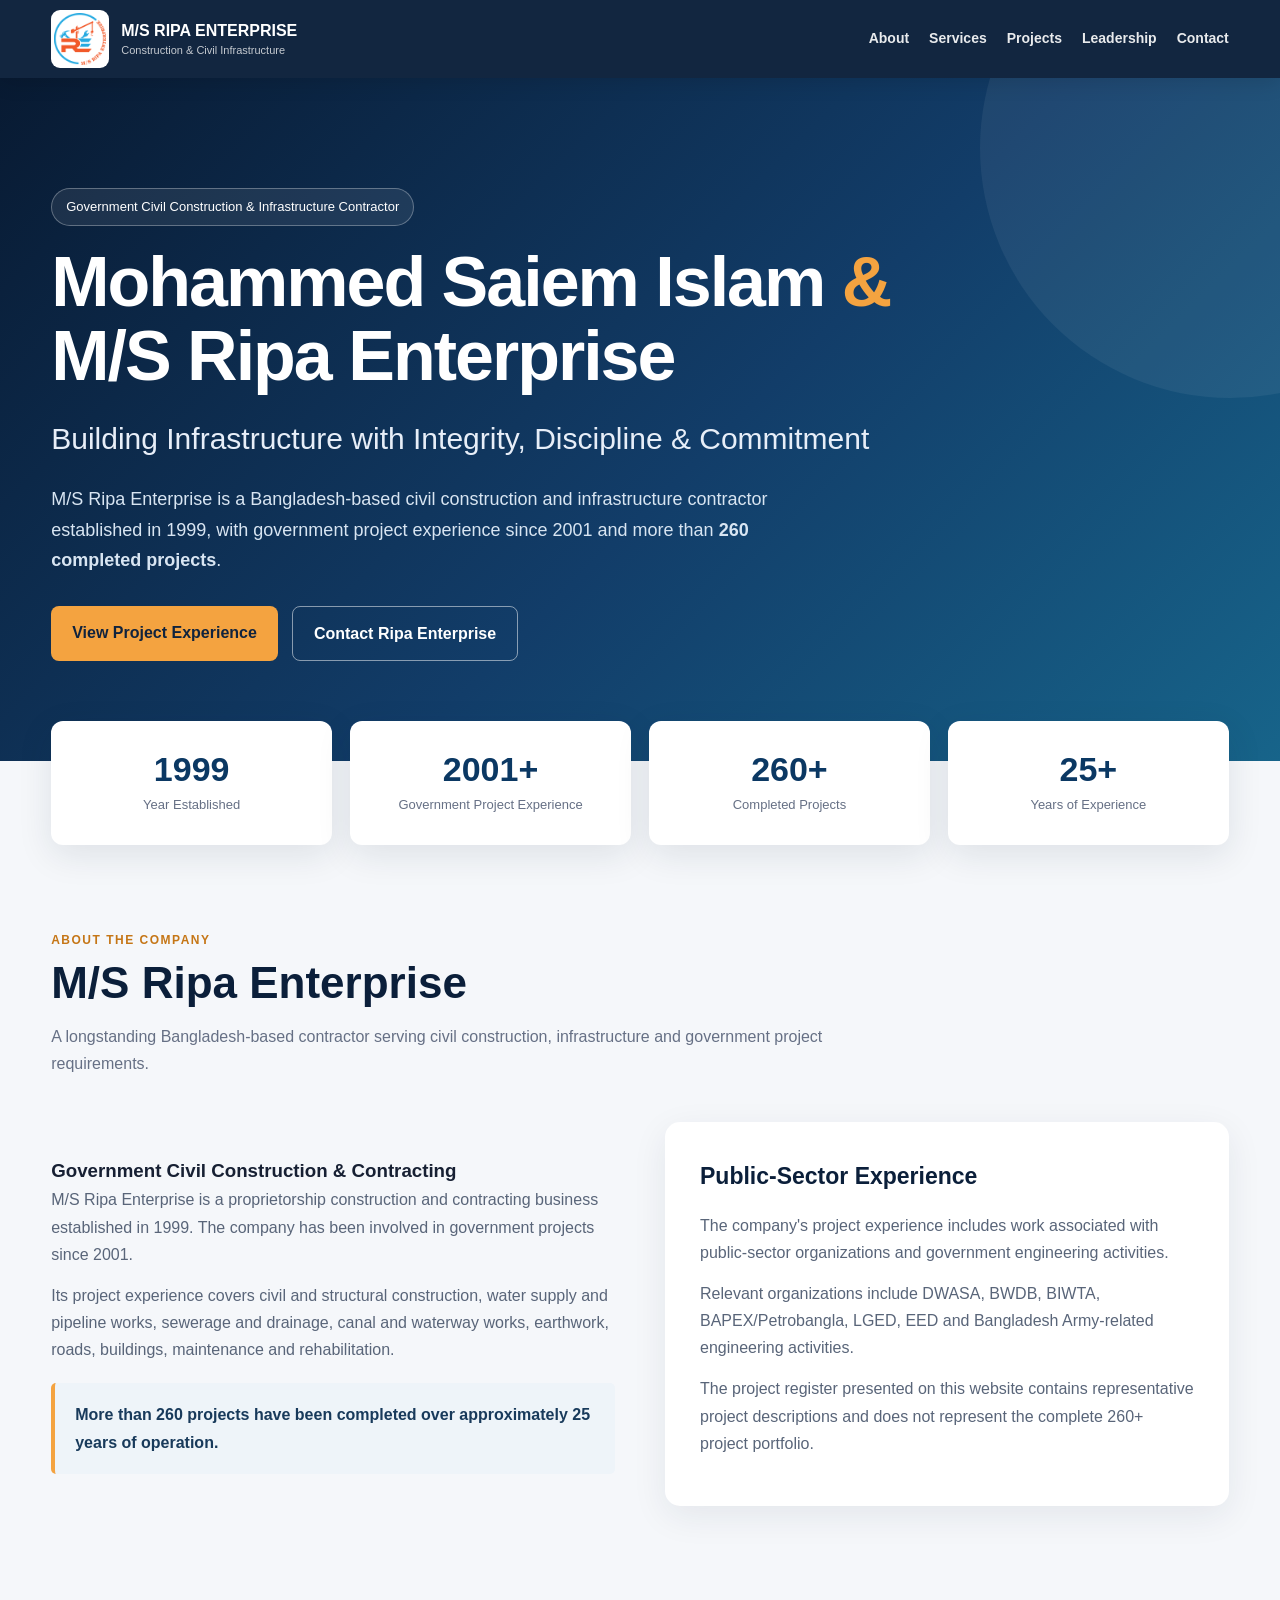
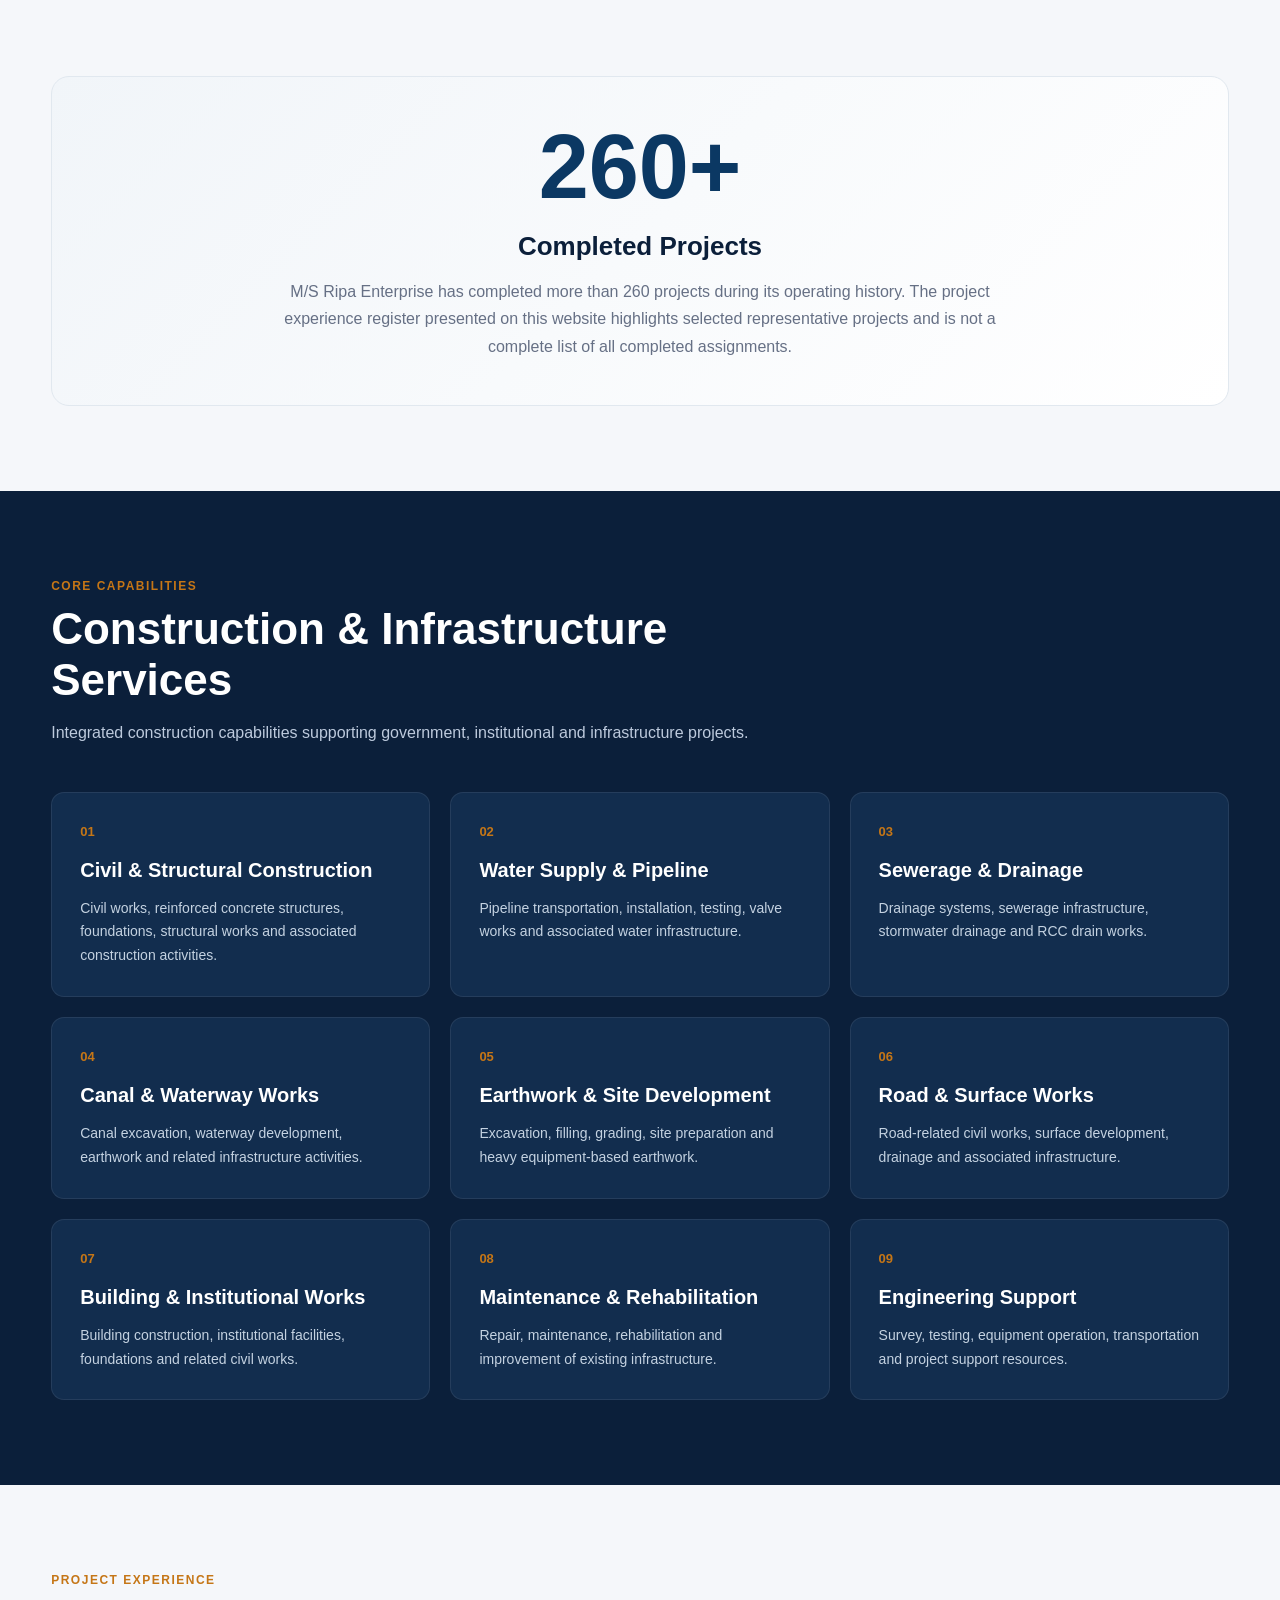
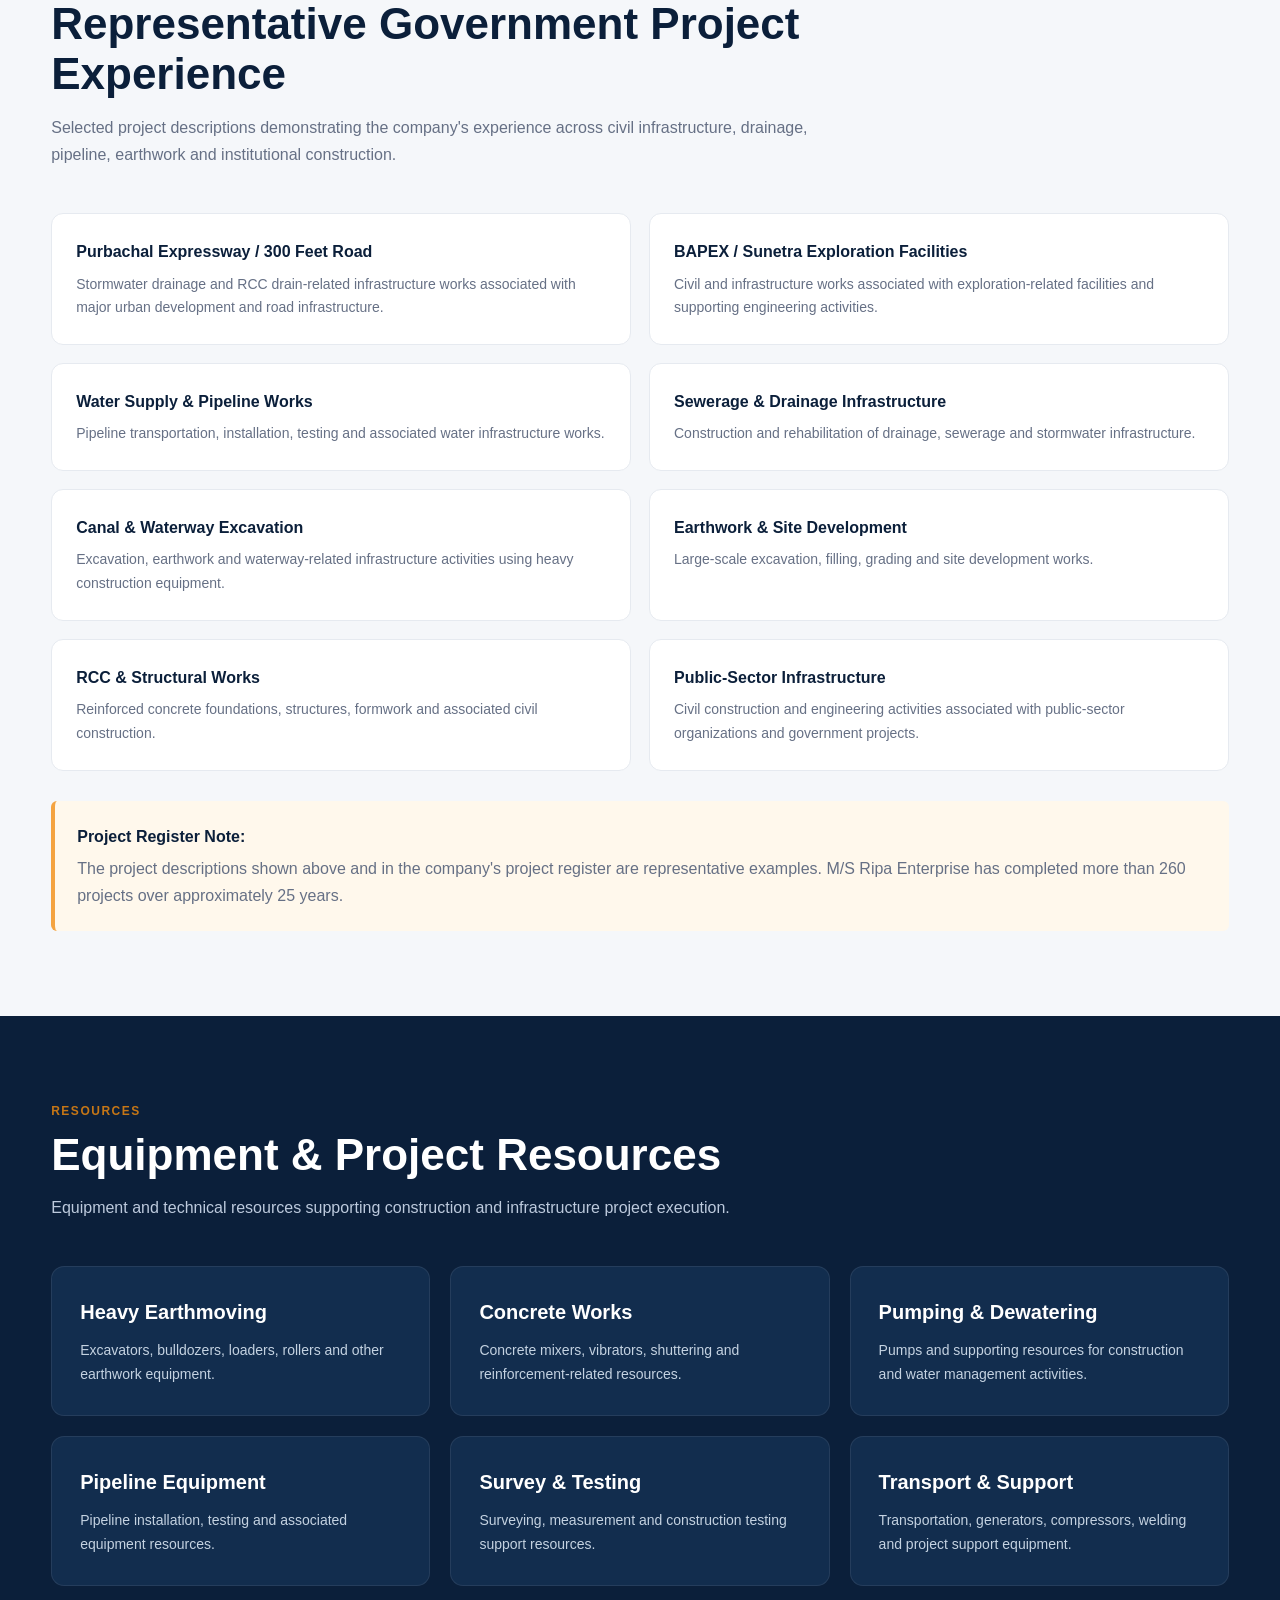
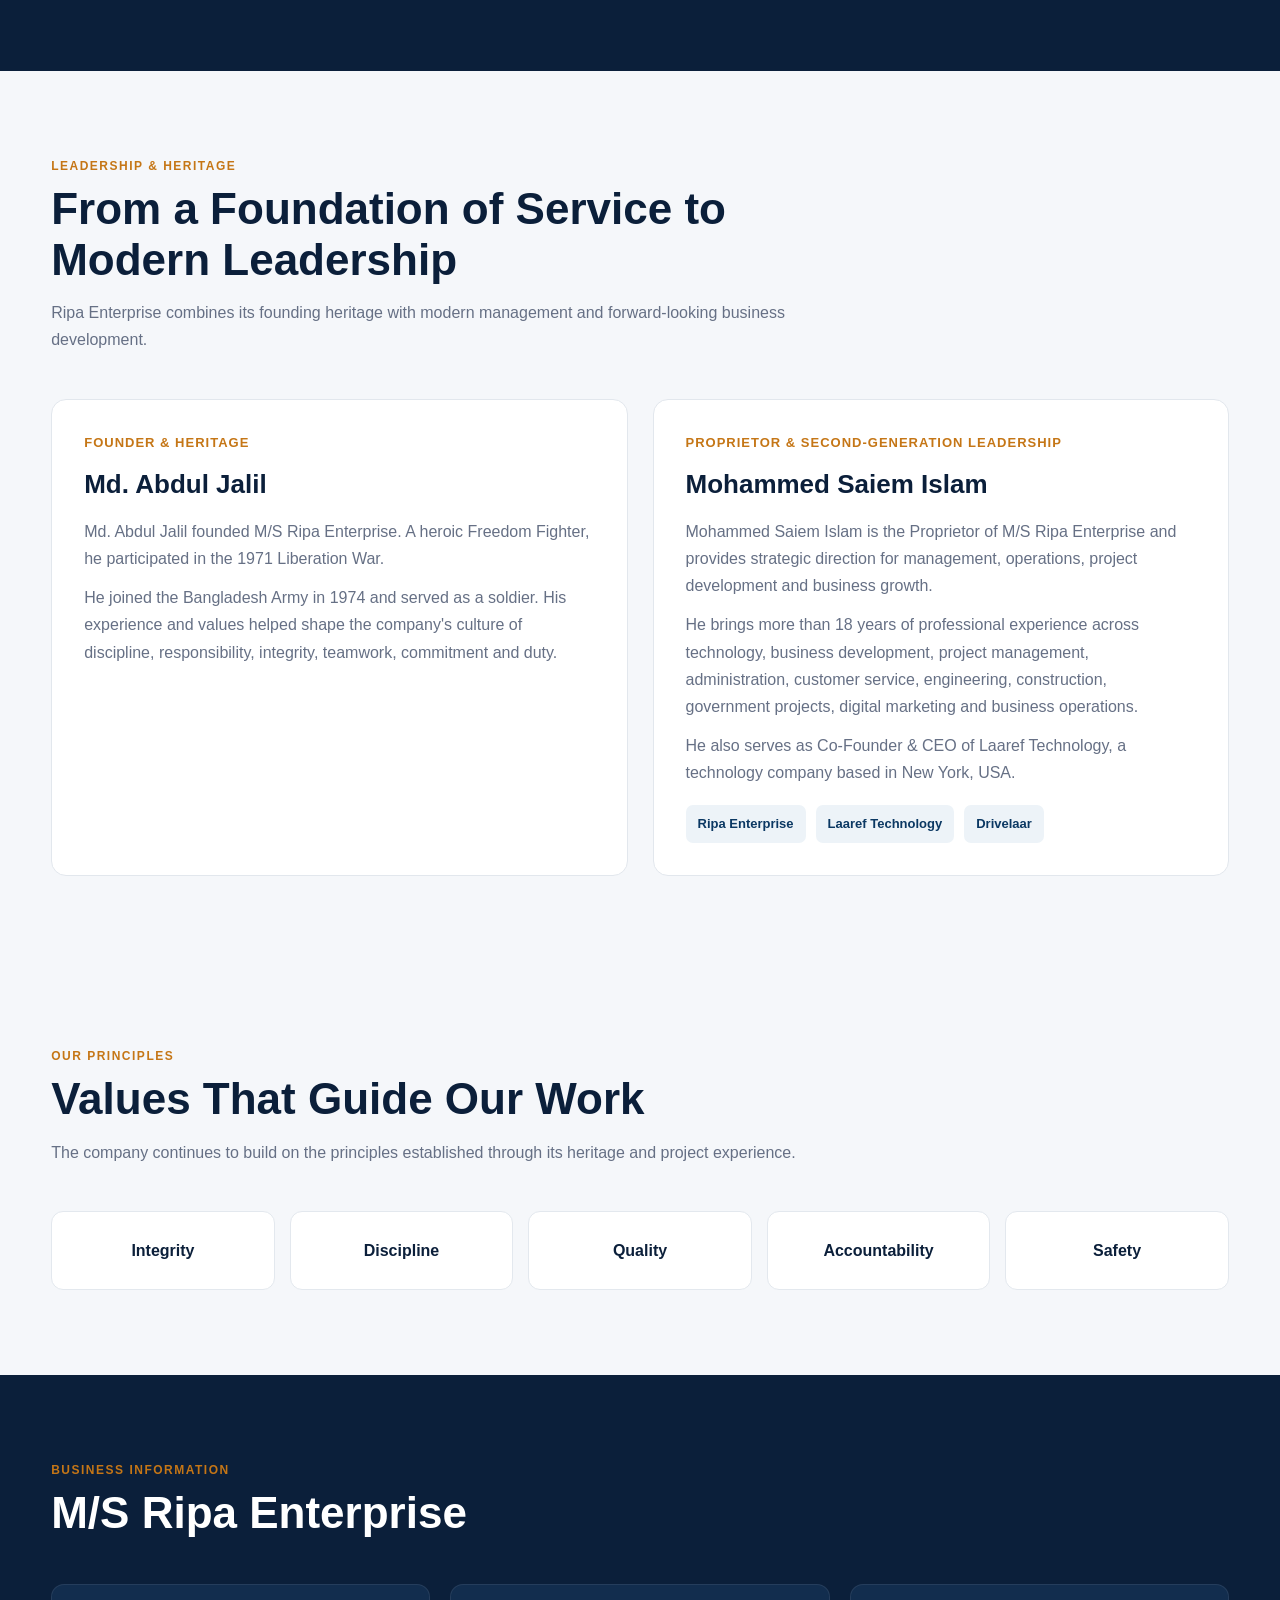
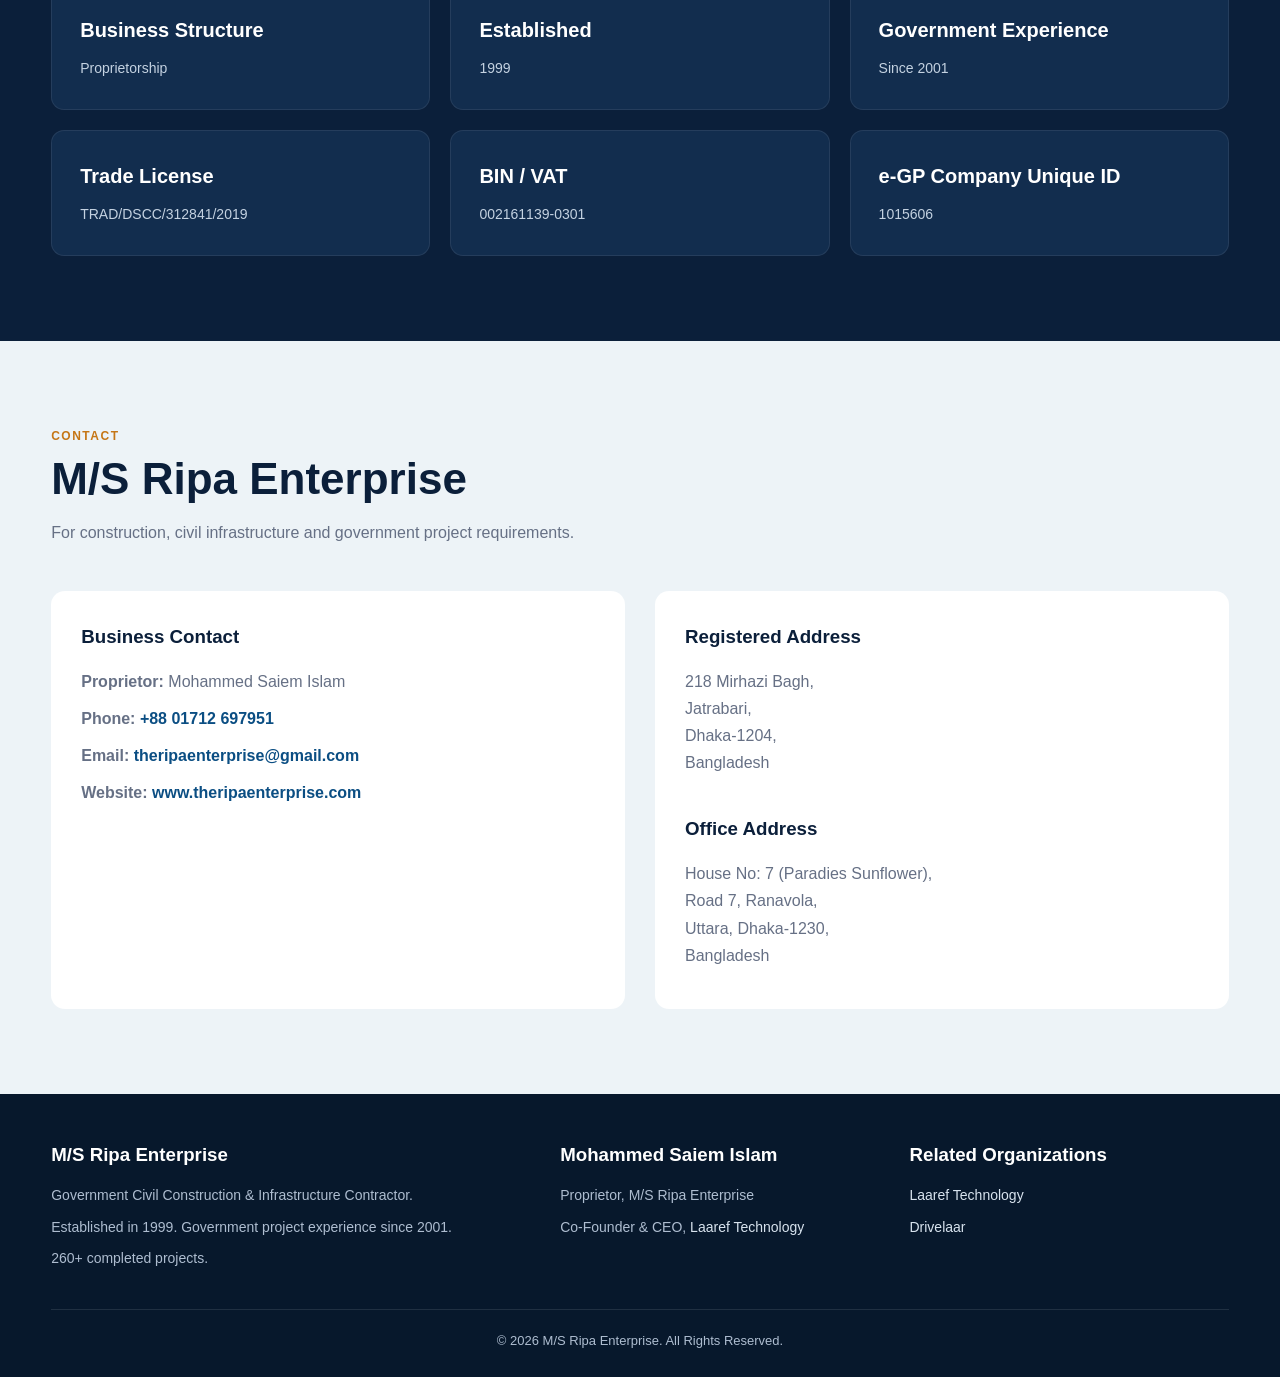
==== commit 33d11f45: "Update with logo final" ====
--- a/index.html
+++ b/index.html
@@ -1,2051 +1,547 @@
 <!DOCTYPE html>
 <html lang="en">
 <head>
-    <meta charset="UTF-8">
-
-    <!-- Mobile Responsive -->
-    <meta name="viewport" content="width=device-width, initial-scale=1.0">
-
-    <!-- =========================================================
-         PRIMARY SEO
-    ========================================================== -->
-    <title>
-        Mohammed Saiem Islam | M/S Ripa Enterprise | Construction & Civil Infrastructure Bangladesh
-    </title>
-
-    <meta name="description"
-          content="Mohammed Saiem Islam, Proprietor of M/S Ripa Enterprise, a Bangladesh-based government civil construction and infrastructure contractor established in 1999 with government project experience since 2001 and 260+ completed projects.">
-
-    <meta name="keywords"
-          content="Mohammed Saiem Islam, M/S Ripa Enterprise, Ripa Enterprise Bangladesh, Mohammed Saiem Islam Ripa Enterprise, Bangladesh construction contractor, civil construction Bangladesh, government contractor Bangladesh, civil infrastructure contractor, DWASA contractor, BWDB contractor, BIWTA contractor, LGED contractor, BAPEX contractor, construction company Dhaka, infrastructure development Bangladesh">
-
-    <meta name="author" content="M/S Ripa Enterprise">
-
-    <meta name="robots"
-          content="index, follow, max-image-preview:large, max-snippet:-1, max-video-preview:-1">
-
-    <meta name="googlebot"
-          content="index, follow, max-image-preview:large, max-snippet:-1, max-video-preview:-1">
-
-    <!-- =========================================================
-         GOOGLE SEARCH CONSOLE VERIFICATION
-         Replace YOUR_GOOGLE_VERIFICATION_CODE with the code
-         provided by Google Search Console.
-    ========================================================== -->
-    <meta name="google-site-verification"
-          content="YOUR_GOOGLE_VERIFICATION_CODE">
-
-    <!-- =========================================================
-         CANONICAL
-    ========================================================== -->
-    <link rel="canonical"
-          href="https://www.theripaenterprise.com/">
-
-    <!-- =========================================================
-         OPEN GRAPH / FACEBOOK / LINKEDIN
-    ========================================================== -->
-    <meta property="og:type" content="website">
-
-    <meta property="og:title"
-          content="Mohammed Saiem Islam | M/S Ripa Enterprise">
-
-    <meta property="og:description"
-          content="M/S Ripa Enterprise — Government Civil Construction & Infrastructure Contractor in Bangladesh. Established in 1999 with government project experience since 2001 and 260+ completed projects.">
-
-    <meta property="og:url"
-          content="https://www.theripaenterprise.com/">
-
-    <meta property="og:site_name"
-          content="M/S Ripa Enterprise">
-
-    <meta property="og:locale"
-          content="en_US">
-
-    <!-- =========================================================
-         X / TWITTER
-    ========================================================== -->
-    <meta name="twitter:card" content="summary_large_image">
-
-    <meta name="twitter:title"
-          content="Mohammed Saiem Islam | M/S Ripa Enterprise">
-
-    <meta name="twitter:description"
-          content="M/S Ripa Enterprise — Government Civil Construction & Infrastructure Contractor in Bangladesh.">
-
-    <!-- =========================================================
-         THEME
-    ========================================================== -->
-    <meta name="theme-color" content="#0b1f3a">
-
-    <!-- =========================================================
-         FAVICON
-         Using a data-free text fallback so no asset is required.
-    ========================================================== -->
-    <link rel="icon"
-          href="data:image/svg+xml,%3Csvg xmlns='http://www.w3.org/2000/svg' viewBox='0 0 100 100'%3E%3Crect width='100' height='100' rx='18' fill='%230b1f3a'/%3E%3Ctext x='50' y='64' font-size='45' text-anchor='middle' fill='white' font-family='Arial'%3ERE%3C/text%3E%3C/svg%3E">
-
-    <!-- =========================================================
-         STRUCTURED DATA / SCHEMA.ORG
-    ========================================================== -->
-
-    <script type="application/ld+json">
+<meta charset="UTF-8">
+<meta name="viewport" content="width=device-width, initial-scale=1.0">
+
+<title>Mohammed Saiem Islam | M/S Ripa Enterprise | Construction & Civil Infrastructure Bangladesh</title>
+
+<meta name="description" content="Mohammed Saiem Islam, Proprietor of M/S Ripa Enterprise, a Bangladesh-based government civil construction and infrastructure contractor established in 1999 with government project experience since 2001 and 260+ completed projects.">
+
+<meta name="keywords" content="Mohammed Saiem Islam, M/S Ripa Enterprise, Ripa Enterprise Bangladesh, Mohammed Saiem Islam Ripa Enterprise, Bangladesh construction contractor, civil construction Bangladesh, government contractor Bangladesh, civil infrastructure contractor, DWASA contractor, BWDB contractor, BIWTA contractor, LGED contractor, BAPEX contractor, construction company Dhaka, infrastructure development Bangladesh">
+
+<meta name="author" content="M/S Ripa Enterprise">
+<meta name="robots" content="index, follow, max-image-preview:large, max-snippet:-1, max-video-preview:-1">
+<meta name="googlebot" content="index, follow, max-image-preview:large, max-snippet:-1, max-video-preview:-1">
+
+<!-- Replace this with your actual Google Search Console verification code -->
+<meta name="google-site-verification" content="YOUR_GOOGLE_VERIFICATION_CODE">
+
+<link rel="canonical" href="https://www.theripaenterprise.com/">
+
+<meta property="og:type" content="website">
+<meta property="og:title" content="Mohammed Saiem Islam | M/S Ripa Enterprise">
+<meta property="og:description" content="M/S Ripa Enterprise — Government Civil Construction & Infrastructure Contractor in Bangladesh. Established in 1999 with government project experience since 2001 and 260+ completed projects.">
+<meta property="og:url" content="https://www.theripaenterprise.com/">
+<meta property="og:site_name" content="M/S Ripa Enterprise">
+<meta property="og:locale" content="en_US">
+<meta property="og:image" content="https://www.theripaenterprise.com/assets/ripa-logo.png">
+
+<meta name="twitter:card" content="summary_large_image">
+<meta name="twitter:title" content="Mohammed Saiem Islam | M/S Ripa Enterprise">
+<meta name="twitter:description" content="M/S Ripa Enterprise — Government Civil Construction & Infrastructure Contractor in Bangladesh.">
+<meta name="twitter:image" content="https://www.theripaenterprise.com/assets/ripa-logo.png">
+
+<meta name="theme-color" content="#0b1f3a">
+
+<script type="application/ld+json">
+{
+  "@context": "https://schema.org",
+  "@graph": [
     {
-      "@context": "https://schema.org",
-      "@graph": [
-
+      "@type": "Organization",
+      "@id": "https://www.theripaenterprise.com/#organization",
+      "name": "M/S Ripa Enterprise",
+      "legalName": "M/S Ripa Enterprise",
+      "url": "https://www.theripaenterprise.com/",
+      "logo": {
+        "@type": "ImageObject",
+        "url": "https://www.theripaenterprise.com/assets/ripa-logo.png"
+      },
+      "image": "https://www.theripaenterprise.com/assets/ripa-logo.png",
+      "description": "M/S Ripa Enterprise is a Bangladesh-based government civil construction and infrastructure contractor established in 1999 with government project experience since 2001.",
+      "foundingDate": "1999",
+      "founder": {
+        "@id": "https://www.theripaenterprise.com/#md-abdul-jalil"
+      },
+      "employee": {
+        "@id": "https://www.theripaenterprise.com/#mohammed-saiem-islam"
+      },
+      "address": {
+        "@type": "PostalAddress",
+        "streetAddress": "218 Mirhazi Bagh, Jatrabari",
+        "addressLocality": "Dhaka",
+        "postalCode": "1204",
+        "addressCountry": "BD"
+      },
+      "contactPoint": {
+        "@type": "ContactPoint",
+        "telephone": "+8801712697951",
+        "contactType": "business"
+      },
+      "email": "theripaenterprise@gmail.com",
+      "areaServed": {
+        "@type": "Country",
+        "name": "Bangladesh"
+      },
+      "knowsAbout": [
+        "Civil Construction",
+        "Infrastructure Construction",
+        "Government Construction Projects",
+        "Water Supply Pipeline Construction",
+        "Sewerage and Drainage",
+        "Canal and Waterway Construction",
+        "Earthwork",
+        "Road and Surface Works",
+        "Building Construction",
+        "Maintenance and Rehabilitation"
+      ]
+    },
+    {
+      "@type": "Person",
+      "@id": "https://www.theripaenterprise.com/#mohammed-saiem-islam",
+      "name": "Mohammed Saiem Islam",
+      "url": "https://www.theripaenterprise.com/#leadership",
+      "jobTitle": "Proprietor",
+      "description": "Mohammed Saiem Islam is the Proprietor of M/S Ripa Enterprise and provides strategic direction, management, project development, operations and business growth for the company.",
+      "worksFor": {
+        "@id": "https://www.theripaenterprise.com/#organization"
+      },
+      "sameAs": [
+        "https://laaref.com/",
+        "https://drivelaar.com/"
+      ],
+      "knowsAbout": [
+        "Business Development",
+        "Project Management",
+        "Construction",
+        "Civil Infrastructure",
+        "Government Projects",
+        "Technology",
+        "Digital Business",
+        "Business Operations"
+      ]
+    },
+    {
+      "@type": "Person",
+      "@id": "https://www.theripaenterprise.com/#md-abdul-jalil",
+      "name": "Md. Abdul Jalil",
+      "description": "Founder of M/S Ripa Enterprise. A heroic Freedom Fighter who participated in the 1971 Liberation War and later served in the Bangladesh Army."
+    },
+    {
+      "@type": "WebSite",
+      "@id": "https://www.theripaenterprise.com/#website",
+      "url": "https://www.theripaenterprise.com/",
+      "name": "M/S Ripa Enterprise",
+      "description": "Official website of M/S Ripa Enterprise.",
+      "publisher": {
+        "@id": "https://www.theripaenterprise.com/#organization"
+      },
+      "inLanguage": "en-US"
+    },
+    {
+      "@type": "WebPage",
+      "@id": "https://www.theripaenterprise.com/#webpage",
+      "url": "https://www.theripaenterprise.com/",
+      "name": "Mohammed Saiem Islam | M/S Ripa Enterprise",
+      "description": "Official company profile and project portfolio of M/S Ripa Enterprise and information about Mohammed Saiem Islam.",
+      "isPartOf": {
+        "@id": "https://www.theripaenterprise.com/#website"
+      },
+      "about": [
         {
-          "@type": "Organization",
-          "@id": "https://www.theripaenterprise.com/#organization",
+          "@id": "https://www.theripaenterprise.com/#organization"
+        },
+        {
+          "@id": "https://www.theripaenterprise.com/#mohammed-saiem-islam"
+        }
+      ],
+      "inLanguage": "en-US"
+    },
+    {
+      "@type": "BreadcrumbList",
+      "@id": "https://www.theripaenterprise.com/#breadcrumb",
+      "itemListElement": [
+        {
+          "@type": "ListItem",
+          "position": 1,
+          "name": "Home",
+          "item": "https://www.theripaenterprise.com/"
+        },
+        {
+          "@type": "ListItem",
+          "position": 2,
           "name": "M/S Ripa Enterprise",
-          "legalName": "M/S Ripa Enterprise",
-          "url": "https://www.theripaenterprise.com/",
-          "description": "M/S Ripa Enterprise is a Bangladesh-based government civil construction and infrastructure contractor established in 1999 with government project experience since 2001.",
-          "foundingDate": "1999",
-
-          "founder": {
-            "@type": "Person",
-            "@id": "https://www.theripaenterprise.com/#md-abdul-jalil",
-            "name": "Md. Abdul Jalil",
-            "description": "Founder of M/S Ripa Enterprise and a heroic Freedom Fighter who participated in the 1971 Liberation War."
-          },
-
-          "employee": {
-            "@type": "Person",
-            "@id": "https://www.theripaenterprise.com/#mohammed-saiem-islam",
-            "name": "Mohammed Saiem Islam",
-            "jobTitle": "Proprietor",
-            "url": "https://www.theripaenterprise.com/#leadership",
-            "sameAs": [
-              "https://laaref.com/",
-              "https://drivelaar.com/"
-            ]
-          },
-
-          "address": {
-            "@type": "PostalAddress",
-            "streetAddress": "218 Mirhazi Bagh, Jatrabari",
-            "addressLocality": "Dhaka",
-            "postalCode": "1204",
-            "addressCountry": "BD"
-          },
-
-          "contactPoint": {
-            "@type": "ContactPoint",
-            "telephone": "+8801712697951",
-            "contactType": "business"
-          },
-
-          "email": "mailto:theripaenterprise@gmail.com",
-
-          "areaServed": {
-            "@type": "Country",
-            "name": "Bangladesh"
-          },
-
-          "knowsAbout": [
-            "Civil Construction",
-            "Infrastructure Construction",
-            "Government Construction Projects",
-            "Water Supply Pipeline Construction",
-            "Sewerage and Drainage",
-            "Canal and Waterway Construction",
-            "Earthwork",
-            "Road and Surface Works",
-            "Building Construction",
-            "Maintenance and Rehabilitation"
-          ]
+          "item": "https://www.theripaenterprise.com/"
         },
-
         {
-          "@type": "Person",
-          "@id": "https://www.theripaenterprise.com/#mohammed-saiem-islam",
-
+          "@type": "ListItem",
+          "position": 3,
           "name": "Mohammed Saiem Islam",
-
-          "url": "https://www.theripaenterprise.com/#leadership",
-
-          "jobTitle": "Proprietor",
-
-          "description": "Mohammed Saiem Islam is the Proprietor of M/S Ripa Enterprise and provides strategic direction, management, project development, operations and business growth for the company.",
-
-          "worksFor": {
-            "@id": "https://www.theripaenterprise.com/#organization"
-          },
-
-          "sameAs": [
-            "https://laaref.com/",
-            "https://drivelaar.com/"
-          ],
-
-          "knowsAbout": [
-            "Business Development",
-            "Project Management",
-            "Construction",
-            "Civil Infrastructure",
-            "Government Projects",
-            "Technology",
-            "Digital Business",
-            "Business Operations"
-          ]
-        },
-
-        {
-          "@type": "Person",
-          "@id": "https://www.theripaenterprise.com/#md-abdul-jalil",
-
-          "name": "Md. Abdul Jalil",
-
-          "description": "Founder of M/S Ripa Enterprise. A heroic Freedom Fighter who participated in the 1971 Liberation War and later served in the Bangladesh Army.",
-
-          "founder": {
-            "@id": "https://www.theripaenterprise.com/#organization"
-          }
-        },
-
-        {
-          "@type": "WebSite",
-          "@id": "https://www.theripaenterprise.com/#website",
-
-          "url": "https://www.theripaenterprise.com/",
-
-          "name": "M/S Ripa Enterprise",
-
-          "description": "Official website of M/S Ripa Enterprise.",
-
-          "publisher": {
-            "@id": "https://www.theripaenterprise.com/#organization"
-          },
-
-          "inLanguage": "en-US"
-        },
-
-        {
-          "@type": "WebPage",
-          "@id": "https://www.theripaenterprise.com/#webpage",
-
-          "url": "https://www.theripaenterprise.com/",
-
-          "name": "Mohammed Saiem Islam | M/S Ripa Enterprise",
-
-          "description": "Official company profile and project portfolio of M/S Ripa Enterprise and information about Mohammed Saiem Islam.",
-
-          "isPartOf": {
-            "@id": "https://www.theripaenterprise.com/#website"
-          },
-
-          "about": [
-            {
-              "@id": "https://www.theripaenterprise.com/#organization"
-            },
-            {
-              "@id": "https://www.theripaenterprise.com/#mohammed-saiem-islam"
-            }
-          ],
-
-          "inLanguage": "en-US"
-        },
-
-        {
-          "@type": "BreadcrumbList",
-
-          "@id": "https://www.theripaenterprise.com/#breadcrumb",
-
-          "itemListElement": [
-            {
-              "@type": "ListItem",
-              "position": 1,
-              "name": "Home",
-              "item": "https://www.theripaenterprise.com/"
-            },
-            {
-              "@type": "ListItem",
-              "position": 2,
-              "name": "M/S Ripa Enterprise",
-              "item": "https://www.theripaenterprise.com/"
-            },
-            {
-              "@type": "ListItem",
-              "position": 3,
-              "name": "Mohammed Saiem Islam",
-              "item": "https://www.theripaenterprise.com/#leadership"
-            }
-          ]
+          "item": "https://www.theripaenterprise.com/#leadership"
         }
-
       ]
     }
-    </script>
-
-    <!-- =========================================================
-         INTERNAL CSS
-    ========================================================== -->
-
-    <style>
-
-        * {
-            margin: 0;
-            padding: 0;
-            box-sizing: border-box;
-        }
-
-        html {
-            scroll-behavior: smooth;
-        }
-
-        body {
-            font-family:
-                -apple-system,
-                BlinkMacSystemFont,
-                "Segoe UI",
-                Roboto,
-                Arial,
-                sans-serif;
-
-            color: #172033;
-            background: #f5f7fa;
-            line-height: 1.7;
-        }
-
-        a {
-            color: inherit;
-            text-decoration: none;
-        }
-
-        img {
-            max-width: 100%;
-            display: block;
-        }
-
-        .container {
-            width: min(1180px, 92%);
-            margin: auto;
-        }
-
-        /* =====================================================
-           HEADER
-        ====================================================== */
-
-        header {
-            position: sticky;
-            top: 0;
-            z-index: 999;
-            background: rgba(11, 31, 58, 0.97);
-            backdrop-filter: blur(10px);
-            box-shadow: 0 4px 20px rgba(0,0,0,0.12);
-        }
-
-        .nav {
-            min-height: 72px;
-            display: flex;
-            align-items: center;
-            justify-content: space-between;
-            gap: 25px;
-        }
-
-        .brand {
-            display: flex;
-            align-items: center;
-            gap: 12px;
-            color: white;
-            font-weight: 800;
-        }
-
-        .brand-mark {
-            width: 46px;
-            height: 46px;
-            border-radius: 10px;
-            display: grid;
-            place-items: center;
-            background: #ffffff;
-            color: #0b1f3a;
-            font-size: 14px;
-            font-weight: 900;
-        }
-
-        .brand-text span {
-            display: block;
-            font-size: 12px;
-            opacity: 0.75;
-            font-weight: 500;
-        }
-
-        nav {
-            display: flex;
-            flex-wrap: wrap;
-            gap: 20px;
-        }
-
-        nav a {
-            color: white;
-            font-size: 14px;
-            font-weight: 600;
-            opacity: 0.9;
-        }
-
-        nav a:hover {
-            opacity: 1;
-            color: #f4a340;
-        }
-
-        /* =====================================================
-           HERO
-        ====================================================== */
-
-        .hero {
-            background:
-                linear-gradient(
-                    135deg,
-                    #081a32 0%,
-                    #123d69 55%,
-                    #17648a 100%
-                );
-
-            color: white;
-            padding: 110px 0 100px;
-            position: relative;
-            overflow: hidden;
-        }
-
-        .hero::after {
-            content: "";
-            position: absolute;
-            width: 500px;
-            height: 500px;
-            border-radius: 50%;
-            right: -200px;
-            top: -180px;
-            background: rgba(255,255,255,0.06);
-        }
-
-        .hero-content {
-            max-width: 850px;
-            position: relative;
-            z-index: 2;
-        }
-
-        .eyebrow {
-            display: inline-block;
-            border: 1px solid rgba(255,255,255,0.3);
-            padding: 7px 14px;
-            border-radius: 30px;
-            font-size: 13px;
-            margin-bottom: 20px;
-            background: rgba(255,255,255,0.08);
-        }
-
-        .hero h1 {
-            font-size: clamp(40px, 6vw, 70px);
-            line-height: 1.05;
-            margin-bottom: 20px;
-            letter-spacing: -2px;
-        }
-
-        .hero h1 span {
-            color: #f4a340;
-        }
-
-        .hero h2 {
-            font-size: clamp(20px, 3vw, 30px);
-            font-weight: 500;
-            margin-bottom: 20px;
-            color: #e7eef8;
-        }
-
-        .hero p {
-            max-width: 780px;
-            font-size: 18px;
-            color: #d8e5f2;
-            margin-bottom: 30px;
-        }
-
-        .hero-buttons {
-            display: flex;
-            flex-wrap: wrap;
-            gap: 14px;
-        }
-
-        .btn {
-            display: inline-block;
-            padding: 13px 21px;
-            border-radius: 8px;
-            font-weight: 700;
-            transition: 0.2s;
-        }
-
-        .btn-primary {
-            background: #f4a340;
-            color: #10233d;
-        }
-
-        .btn-primary:hover {
-            transform: translateY(-2px);
-        }
-
-        .btn-outline {
-            border: 1px solid rgba(255,255,255,0.5);
-            color: white;
-        }
-
-        .btn-outline:hover {
-            background: rgba(255,255,255,0.1);
-        }
-
-        /* =====================================================
-           STATS
-        ====================================================== */
-
-        .stats {
-            margin-top: -40px;
-            position: relative;
-            z-index: 5;
-        }
-
-        .stats-grid {
-            display: grid;
-            grid-template-columns: repeat(4, 1fr);
-            gap: 18px;
-        }
-
-        .stat {
-            background: white;
-            padding: 28px 20px;
-            border-radius: 12px;
-            box-shadow: 0 10px 35px rgba(20,35,60,0.10);
-            text-align: center;
-        }
-
-        .stat strong {
-            display: block;
-            font-size: 34px;
-            color: #0b3863;
-            line-height: 1.2;
-        }
-
-        .stat span {
-            font-size: 13px;
-            color: #667085;
-        }
-
-        /* =====================================================
-           GENERAL SECTIONS
-        ====================================================== */
-
-        section {
-            padding: 85px 0;
-        }
-
-        .section-heading {
-            max-width: 780px;
-            margin-bottom: 45px;
-        }
-
-        .section-heading .label {
-            color: #c57616;
-            text-transform: uppercase;
-            letter-spacing: 1.5px;
-            font-weight: 800;
-            font-size: 12px;
-            margin-bottom: 8px;
-        }
-
-        .section-heading h2 {
-            font-size: clamp(30px, 4vw, 44px);
-            line-height: 1.15;
-            color: #0b1f3a;
-            margin-bottom: 14px;
-        }
-
-        .section-heading p {
-            color: #667085;
-            font-size: 16px;
-        }
-
-        /* =====================================================
-           ABOUT
-        ====================================================== */
-
-        .about-grid {
-            display: grid;
-            grid-template-columns: 1fr 1fr;
-            gap: 50px;
-            align-items: center;
-        }
-
-        .about-card {
-            background: white;
-            padding: 35px;
-            border-radius: 15px;
-            box-shadow: 0 10px 35px rgba(20,35,60,0.08);
-        }
-
-        .about-card h3 {
-            color: #0b1f3a;
-            margin-bottom: 15px;
-            font-size: 23px;
-        }
-
-        .about-card p {
-            color: #596579;
-            margin-bottom: 14px;
-        }
-
-        .highlight-box {
-            border-left: 4px solid #f4a340;
-            background: #eef4f9;
-            padding: 18px 20px;
-            border-radius: 5px;
-            margin-top: 20px;
-            font-weight: 700;
-            color: #183a5b;
-        }
-
-        /* =====================================================
-           SERVICES
-        ====================================================== */
-
-        .cards {
-            display: grid;
-            grid-template-columns: repeat(3, 1fr);
-            gap: 20px;
-        }
-
-        .card {
-            background: white;
-            padding: 28px;
-            border-radius: 13px;
-            border: 1px solid #e7ebf0;
-            transition: 0.2s;
-        }
-
-        .card:hover {
-            transform: translateY(-4px);
-            box-shadow: 0 15px 35px rgba(20,35,60,0.09);
-        }
-
-        .card-number {
-            font-size: 13px;
-            font-weight: 800;
-            color: #c57616;
-            margin-bottom: 10px;
-        }
-
-        .card h3 {
-            color: #0b1f3a;
-            margin-bottom: 10px;
-            font-size: 20px;
-        }
-
-        .card p {
-            color: #667085;
-            font-size: 14px;
-        }
-
-        /* =====================================================
-           DARK SECTION
-        ====================================================== */
-
-        .dark-section {
-            background: #0b1f3a;
-            color: white;
-        }
-
-        .dark-section .section-heading h2 {
-            color: white;
-        }
-
-        .dark-section .section-heading p {
-            color: #bdcadd;
-        }
-
-        .dark-card {
-            background: #122d4e;
-            border: 1px solid rgba(255,255,255,0.08);
-        }
-
-        .dark-card h3 {
-            color: white;
-        }
-
-        .dark-card p {
-            color: #c4d2e1;
-        }
-
-        /* =====================================================
-           PROJECT COUNT
-        ====================================================== */
-
-        .project-count {
-            background: linear-gradient(135deg, #f1f5f9, #ffffff);
-            border: 1px solid #e1e8ef;
-            border-radius: 18px;
-            padding: 45px;
-            text-align: center;
-        }
-
-        .project-count strong {
-            display: block;
-            font-size: clamp(55px, 8vw, 90px);
-            color: #0b3863;
-            line-height: 1;
-            margin-bottom: 12px;
-        }
-
-        .project-count h3 {
-            font-size: 26px;
-            color: #0b1f3a;
-            margin-bottom: 10px;
-        }
-
-        .project-count p {
-            max-width: 750px;
-            margin: auto;
-            color: #667085;
-        }
-
-        /* =====================================================
-           PROJECT REGISTER
-        ====================================================== */
-
-        .project-list {
-            display: grid;
-            grid-template-columns: 1fr 1fr;
-            gap: 18px;
-        }
-
-        .project-item {
-            background: white;
-            padding: 24px;
-            border-radius: 12px;
-            border: 1px solid #e6eaf0;
-        }
-
-        .project-item strong {
-            display: block;
-            color: #0b1f3a;
-            margin-bottom: 7px;
-        }
-
-        .project-item p {
-            color: #667085;
-            font-size: 14px;
-        }
-
-        /* =====================================================
-           LEADERSHIP
-        ====================================================== */
-
-        .leader-grid {
-            display: grid;
-            grid-template-columns: 1fr 1fr;
-            gap: 25px;
-        }
-
-        .leader {
-            background: white;
-            border-radius: 15px;
-            padding: 32px;
-            border: 1px solid #e2e7ed;
-        }
-
-        .leader .role {
-            color: #c57616;
-            font-weight: 800;
-            font-size: 13px;
-            text-transform: uppercase;
-            letter-spacing: 1px;
-            margin-bottom: 8px;
-        }
-
-        .leader h3 {
-            color: #0b1f3a;
-            font-size: 26px;
-            margin-bottom: 12px;
-        }
-
-        .leader p {
-            color: #667085;
-            margin-bottom: 12px;
-        }
-
-        .leader-links {
-            display: flex;
-            flex-wrap: wrap;
-            gap: 10px;
-            margin-top: 18px;
-        }
-
-        .leader-links a {
-            padding: 8px 12px;
-            background: #edf3f8;
-            color: #0b3863;
-            border-radius: 7px;
-            font-size: 13px;
-            font-weight: 700;
-        }
-
-        .leader-links a:hover {
-            background: #dce9f3;
-        }
-
-        /* =====================================================
-           PRINCIPLES
-        ====================================================== */
-
-        .principles {
-            display: grid;
-            grid-template-columns: repeat(5, 1fr);
-            gap: 15px;
-        }
-
-        .principle {
-            background: white;
-            padding: 25px 15px;
-            border-radius: 12px;
-            text-align: center;
-            border: 1px solid #e3e8ee;
-        }
-
-        .principle h3 {
-            color: #0b1f3a;
-            font-size: 16px;
-        }
-
-        /* =====================================================
-           CONTACT
-        ====================================================== */
-
-        .contact {
-            background: #edf3f7;
-        }
-
-        .contact-grid {
-            display: grid;
-            grid-template-columns: 1fr 1fr;
-            gap: 30px;
-        }
-
-        .contact-card {
-            background: white;
-            padding: 30px;
-            border-radius: 14px;
-        }
-
-        .contact-card h3 {
-            color: #0b1f3a;
-            margin-bottom: 15px;
-        }
-
-        .contact-card p {
-            color: #667085;
-            margin-bottom: 10px;
-        }
-
-        .contact-card a {
-            color: #0b4e83;
-            font-weight: 700;
-        }
-
-        /* =====================================================
-           FOOTER
-        ====================================================== */
-
-        footer {
-            background: #07182c;
-            color: #aebdd0;
-            padding: 45px 0 25px;
-        }
-
-        .footer-grid {
-            display: grid;
-            grid-template-columns: 1.5fr 1fr 1fr;
-            gap: 30px;
-        }
-
-        footer h3 {
-            color: white;
-            margin-bottom: 13px;
-        }
-
-        footer p {
-            font-size: 14px;
-            margin-bottom: 8px;
-        }
-
-        footer a {
-            color: #d8e3ee;
-        }
-
-        footer a:hover {
-            color: #f4a340;
-        }
-
-        .copyright {
-            border-top: 1px solid rgba(255,255,255,0.1);
-            margin-top: 30px;
-            padding-top: 20px;
-            text-align: center;
-            font-size: 13px;
-        }
-
-        /* =====================================================
-           MOBILE
-        ====================================================== */
-
-        @media (max-width: 900px) {
-
-            nav {
-                display: none;
-            }
-
-            .stats-grid {
-                grid-template-columns: repeat(2, 1fr);
-            }
-
-            .about-grid,
-            .leader-grid,
-            .contact-grid {
-                grid-template-columns: 1fr;
-            }
-
-            .cards {
-                grid-template-columns: repeat(2, 1fr);
-            }
-
-            .project-list {
-                grid-template-columns: 1fr;
-            }
-
-            .principles {
-                grid-template-columns: repeat(2, 1fr);
-            }
-
-            .footer-grid {
-                grid-template-columns: 1fr 1fr;
-            }
-        }
-
-        @media (max-width: 600px) {
-
-            .hero {
-                padding: 80px 0;
-            }
-
-            .hero h1 {
-                font-size: 43px;
-            }
-
-            section {
-                padding: 65px 0;
-            }
-
-            .stats-grid,
-            .cards,
-            .principles,
-            .footer-grid {
-                grid-template-columns: 1fr;
-            }
-
-            .project-count {
-                padding: 30px 20px;
-            }
-
-            .nav {
-                min-height: 64px;
-            }
-        }
-
-    </style>
-
+  ]
+}
+</script>
+
+<style>
+*{margin:0;padding:0;box-sizing:border-box}
+html{scroll-behavior:smooth}
+body{font-family:-apple-system,BlinkMacSystemFont,"Segoe UI",Roboto,Arial,sans-serif;color:#172033;background:#f5f7fa;line-height:1.7}
+a{color:inherit;text-decoration:none}
+.container{width:min(1180px,92%);margin:auto}
+header{position:sticky;top:0;z-index:999;background:rgba(11,31,58,.97);backdrop-filter:blur(10px);box-shadow:0 4px 20px rgba(0,0,0,.12)}
+.nav{min-height:78px;display:flex;align-items:center;justify-content:space-between;gap:25px}
+.brand{display:flex;align-items:center;gap:12px;color:#fff;font-weight:800;min-width:0}
+.logo{width:58px;height:58px;object-fit:contain;background:#fff;border-radius:9px;padding:3px}
+.brand-text{line-height:1.25}
+.brand-text span{display:block;font-size:11px;opacity:.75;font-weight:500;margin-top:3px}
+nav{display:flex;flex-wrap:wrap;gap:20px}
+nav a{color:#fff;font-size:14px;font-weight:600;opacity:.9}
+nav a:hover{color:#f4a340}
+.hero{background:linear-gradient(135deg,#081a32 0%,#123d69 55%,#17648a 100%);color:#fff;padding:110px 0 100px;position:relative;overflow:hidden}
+.hero:after{content:"";position:absolute;width:500px;height:500px;border-radius:50%;right:-200px;top:-180px;background:rgba(255,255,255,.06)}
+.hero-content{max-width:850px;position:relative;z-index:2}
+.eyebrow{display:inline-block;border:1px solid rgba(255,255,255,.3);padding:7px 14px;border-radius:30px;font-size:13px;margin-bottom:20px;background:rgba(255,255,255,.08)}
+.hero h1{font-size:clamp(40px,6vw,70px);line-height:1.05;margin-bottom:20px;letter-spacing:-2px}
+.hero h1 span{color:#f4a340}
+.hero h2{font-size:clamp(20px,3vw,30px);font-weight:500;margin-bottom:20px;color:#e7eef8}
+.hero p{max-width:780px;font-size:18px;color:#d8e5f2;margin-bottom:30px}
+.hero-buttons{display:flex;flex-wrap:wrap;gap:14px}
+.btn{display:inline-block;padding:13px 21px;border-radius:8px;font-weight:700;transition:.2s}
+.btn-primary{background:#f4a340;color:#10233d}
+.btn-outline{border:1px solid rgba(255,255,255,.5);color:#fff}
+.stats{margin-top:-40px;position:relative;z-index:5}
+.stats-grid{display:grid;grid-template-columns:repeat(4,1fr);gap:18px}
+.stat{background:#fff;padding:28px 20px;border-radius:12px;box-shadow:0 10px 35px rgba(20,35,60,.1);text-align:center}
+.stat strong{display:block;font-size:34px;color:#0b3863;line-height:1.2}
+.stat span{font-size:13px;color:#667085}
+section{padding:85px 0}
+.section-heading{max-width:780px;margin-bottom:45px}
+.section-heading .label{color:#c57616;text-transform:uppercase;letter-spacing:1.5px;font-weight:800;font-size:12px;margin-bottom:8px}
+.section-heading h2{font-size:clamp(30px,4vw,44px);line-height:1.15;color:#0b1f3a;margin-bottom:14px}
+.section-heading p{color:#667085;font-size:16px}
+.about-grid{display:grid;grid-template-columns:1fr 1fr;gap:50px;align-items:center}
+.about-card{background:#fff;padding:35px;border-radius:15px;box-shadow:0 10px 35px rgba(20,35,60,.08)}
+.about-card h3{color:#0b1f3a;margin-bottom:15px;font-size:23px}
+.about-card p,.about-grid>div>p{color:#596579;margin-bottom:14px}
+.highlight-box{border-left:4px solid #f4a340;background:#eef4f9;padding:18px 20px;border-radius:5px;margin-top:20px;font-weight:700;color:#183a5b}
+.dark-section{background:#0b1f3a;color:#fff}
+.dark-section .section-heading h2{color:#fff}
+.dark-section .section-heading p{color:#bdcadd}
+.cards{display:grid;grid-template-columns:repeat(3,1fr);gap:20px}
+.card{background:#fff;padding:28px;border-radius:13px;border:1px solid #e7ebf0;transition:.2s}
+.card:hover{transform:translateY(-4px);box-shadow:0 15px 35px rgba(20,35,60,.09)}
+.card-number{font-size:13px;font-weight:800;color:#c57616;margin-bottom:10px}
+.card h3{color:#0b1f3a;margin-bottom:10px;font-size:20px}
+.card p{color:#667085;font-size:14px}
+.dark-card{background:#122d4e;border:1px solid rgba(255,255,255,.08)}
+.dark-card h3{color:#fff}
+.dark-card p{color:#c4d2e1}
+.project-count{background:linear-gradient(135deg,#f1f5f9,#fff);border:1px solid #e1e8ef;border-radius:18px;padding:45px;text-align:center}
+.project-count strong{display:block;font-size:clamp(55px,8vw,90px);color:#0b3863;line-height:1;margin-bottom:12px}
+.project-count h3{font-size:26px;color:#0b1f3a;margin-bottom:10px}
+.project-count p{max-width:750px;margin:auto;color:#667085}
+.project-list{display:grid;grid-template-columns:1fr 1fr;gap:18px}
+.project-item{background:#fff;padding:24px;border-radius:12px;border:1px solid #e6eaf0}
+.project-item strong{display:block;color:#0b1f3a;margin-bottom:7px}
+.project-item p{color:#667085;font-size:14px}
+.leader-grid{display:grid;grid-template-columns:1fr 1fr;gap:25px}
+.leader{background:#fff;border-radius:15px;padding:32px;border:1px solid #e2e7ed}
+.leader .role{color:#c57616;font-weight:800;font-size:13px;text-transform:uppercase;letter-spacing:1px;margin-bottom:8px}
+.leader h3{color:#0b1f3a;font-size:26px;margin-bottom:12px}
+.leader p{color:#667085;margin-bottom:12px}
+.leader-links{display:flex;flex-wrap:wrap;gap:10px;margin-top:18px}
+.leader-links a{padding:8px 12px;background:#edf3f8;color:#0b3863;border-radius:7px;font-size:13px;font-weight:700}
+.principles{display:grid;grid-template-columns:repeat(5,1fr);gap:15px}
+.principle{background:#fff;padding:25px 15px;border-radius:12px;text-align:center;border:1px solid #e3e8ee}
+.principle h3{color:#0b1f3a;font-size:16px}
+.contact{background:#edf3f7}
+.contact-grid{display:grid;grid-template-columns:1fr 1fr;gap:30px}
+.contact-card{background:#fff;padding:30px;border-radius:14px}
+.contact-card h3{color:#0b1f3a;margin-bottom:15px}
+.contact-card p{color:#667085;margin-bottom:10px}
+.contact-card a{color:#0b4e83;font-weight:700}
+footer{background:#07182c;color:#aebdd0;padding:45px 0 25px}
+.footer-grid{display:grid;grid-template-columns:1.5fr 1fr 1fr;gap:30px}
+footer h3{color:#fff;margin-bottom:13px}
+footer p{font-size:14px;margin-bottom:8px}
+footer a{color:#d8e3ee}
+.copyright{border-top:1px solid rgba(255,255,255,.1);margin-top:30px;padding-top:20px;text-align:center;font-size:13px}
+@media(max-width:900px){
+nav{display:none}.stats-grid{grid-template-columns:repeat(2,1fr)}
+.about-grid,.leader-grid,.contact-grid{grid-template-columns:1fr}
+.cards{grid-template-columns:repeat(2,1fr)}
+.project-list{grid-template-columns:1fr}
+.principles{grid-template-columns:repeat(2,1fr)}
+.footer-grid{grid-template-columns:1fr 1fr}
+}
+@media(max-width:600px){
+.hero{padding:80px 0}.hero h1{font-size:43px}section{padding:65px 0}
+.stats-grid,.cards,.principles,.footer-grid{grid-template-columns:1fr}
+.project-count{padding:30px 20px}.nav{min-height:70px}.logo{width:50px;height:50px}
+.brand-text{font-size:13px}
+}
+</style>
 </head>
 
-
 <body>
 
-<!-- =========================================================
-     HEADER
-========================================================== -->
-
 <header>
-
-    <div class="container nav">
-
-        <a href="#top" class="brand">
-
-            <div class="brand-mark">
-                RE
-            </div>
-
-            <div class="brand-text">
-                M/S RIPA ENTERPRISE
-                <span>Construction & Civil Infrastructure</span>
-            </div>
-
-        </a>
-
-        <nav>
-            <a href="#about">About</a>
-            <a href="#services">Services</a>
-            <a href="#projects">Projects</a>
-            <a href="#leadership">Leadership</a>
-            <a href="#contact">Contact</a>
-        </nav>
-
-    </div>
-
+<div class="container nav">
+<a href="#top" class="brand" aria-label="M/S Ripa Enterprise home">
+<img class="logo" src="[data-uri]